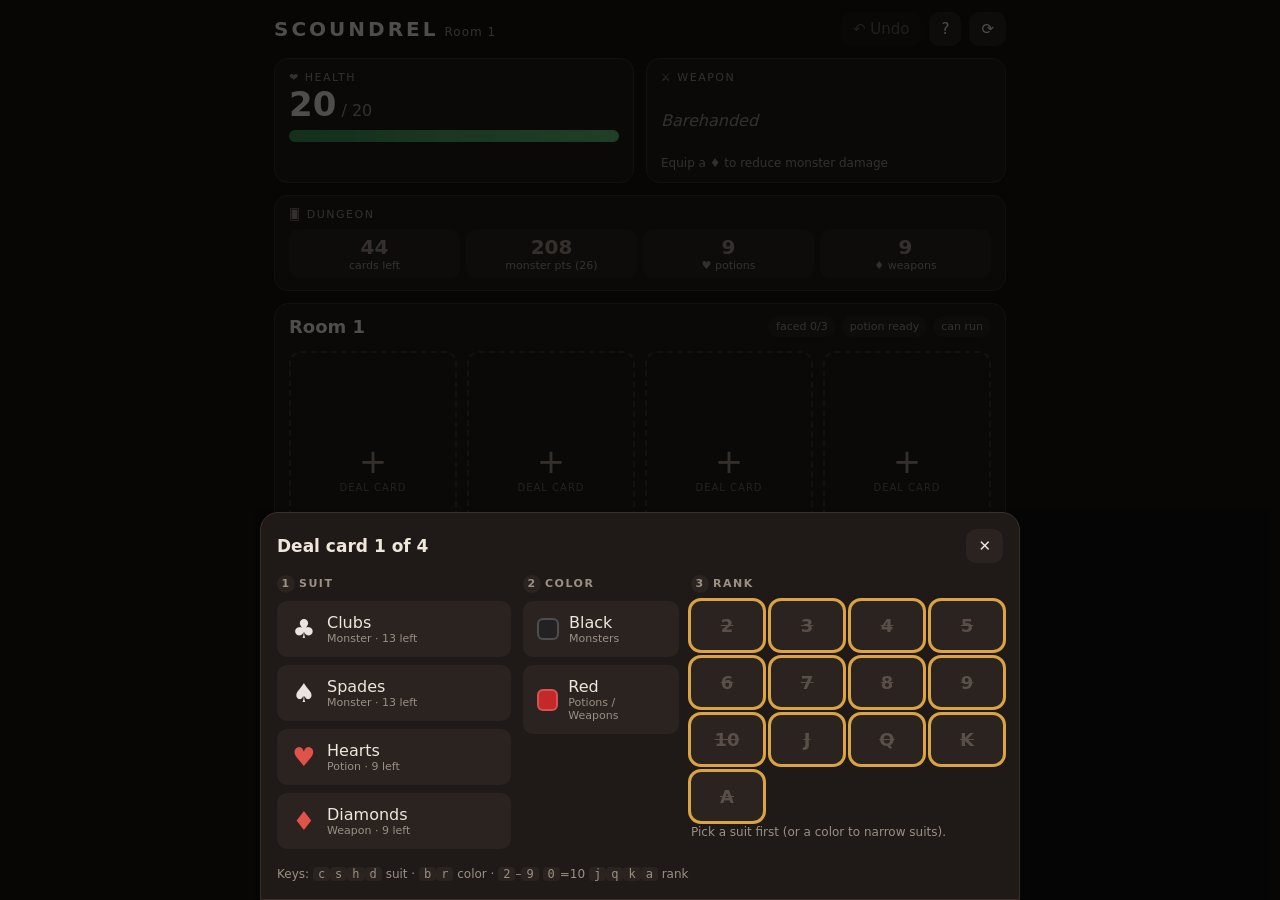
==== scoundrel/index.html @ d0c0f6d4 "Add Scoundrel tracker plan and single-file app Co-authored-by: theroyakash <43792446+theroyakash@use" ====
<!DOCTYPE html>
<html lang="en">
<head>
<meta charset="UTF-8">
<meta name="viewport" content="width=device-width, initial-scale=1, viewport-fit=cover">
<meta name="theme-color" content="#14110f">
<title>Scoundrel Tracker</title>
<style>
  :root {
    --bg: #14110f;
    --panel: #1f1a17;
    --panel2: #2a2320;
    --line: #3a302b;
    --text: #efe6dc;
    --muted: #9c8f84;
    --red: #e0524a;
    --black: #e9e4de;
    --gold: #d9a441;
    --green: #5bbf73;
    --blue: #5b9bd5;
    --card: #f6f1e7;
    --card-ink: #1b1b1b;
    --card-red: #c62828;
    --radius: 14px;
  }
  * { box-sizing: border-box; -webkit-tap-highlight-color: transparent; }
  html, body { margin: 0; background: var(--bg); color: var(--text);
    font-family: system-ui, -apple-system, "Segoe UI", Roboto, sans-serif; }
  body { padding-bottom: env(safe-area-inset-bottom); }
  button { font: inherit; color: inherit; cursor: pointer; border: none; }
  button:disabled { cursor: not-allowed; opacity: .35; }
  .app { max-width: 760px; margin: 0 auto; padding: 12px 14px 40px; }

  header { display: flex; align-items: center; gap: 8px; margin-bottom: 12px; }
  header h1 { white-space: nowrap; overflow: hidden; text-overflow: ellipsis; min-width: 0; font-size: 20px; letter-spacing: 3px; margin: 0; flex: 1; font-weight: 800; }
  @media (max-width: 400px) { header h1 { font-size: 17px; letter-spacing: 1.5px; } .icon-btn { padding: 8px 10px; } }
  header h1 small { font-size: 12px; letter-spacing: 1px; color: var(--muted); font-weight: 500; margin-left: 6px; }
  .icon-btn { background: var(--panel2); border-radius: 10px; padding: 8px 12px; font-size: 15px; }

  .panel { background: var(--panel); border: 1px solid var(--line); border-radius: var(--radius); padding: 12px 14px; margin-bottom: 12px; }
  .label { font-size: 11px; text-transform: uppercase; letter-spacing: 1.5px; color: var(--muted); }

  /* Health */
  .hp-row { display: flex; align-items: baseline; gap: 10px; }
  .hp-num { font-size: 34px; font-weight: 800; }
  .hp-num span { font-size: 16px; color: var(--muted); font-weight: 500; }
  .hp-bar { height: 12px; background: var(--panel2); border-radius: 99px; overflow: hidden; margin-top: 6px; }
  .hp-fill { height: 100%; background: linear-gradient(90deg, #b3261e, var(--red)); transition: width .3s; }
  .hp-fill.ok { background: linear-gradient(90deg, #3d8f55, var(--green)); }
  .hp-fill.mid { background: linear-gradient(90deg, #b07a1f, var(--gold)); }

  .stats { display: grid; grid-template-columns: 1fr 1fr; gap: 12px; }
  @media (max-width: 520px) { .stats { grid-template-columns: 1fr; } }

  /* Weapon */
  .weapon { display: flex; gap: 10px; align-items: center; margin-top: 6px; min-height: 60px; }
  .weapon .none { color: var(--muted); font-style: italic; }
  .slain { display: flex; flex-wrap: wrap; gap: 4px; }
  .hint { font-size: 12px; color: var(--muted); margin-top: 6px; }

  /* Mini cards */
  .mini { display: inline-flex; align-items: center; justify-content: center; min-width: 36px; height: 48px; padding: 0 4px;
    background: var(--card); color: var(--card-ink); border-radius: 6px; font-weight: 800; font-size: 15px; box-shadow: 0 1px 0 #0006; }
  .mini.sm { min-width: 28px; height: 36px; font-size: 12px; }
  .mini.red { color: var(--card-red); }

  .dstats { display: grid; grid-template-columns: repeat(4, 1fr); gap: 6px; margin-top: 8px; text-align: center; }
  .dstats b { display: block; font-size: 20px; }
  .dstats div { background: var(--panel2); border-radius: 10px; padding: 6px 2px; font-size: 11px; color: var(--muted); }

  /* Room */
  .room-head { display: flex; justify-content: space-between; align-items: center; gap: 8px; flex-wrap: wrap; }
  .room-head h2 { margin: 0; font-size: 18px; }
  .chips { display: flex; gap: 6px; flex-wrap: wrap; }
  .chip { font-size: 11px; padding: 4px 8px; border-radius: 99px; background: var(--panel2); color: var(--muted); }
  .chip.on { background: #3b2a12; color: var(--gold); }
  .chip.warn { background: #3a1716; color: var(--red); }
  .slots { display: grid; grid-template-columns: repeat(4, 1fr); gap: 10px; margin: 14px 0; }
  @media (max-width: 460px) { .slots { grid-template-columns: repeat(2, 1fr); } }
  .slot { position: relative; aspect-ratio: 5 / 7; border-radius: 12px; display: flex; flex-direction: column;
    align-items: center; justify-content: center; transition: transform .15s; }
  .slot.empty { border: 2px dashed var(--line); background: transparent; color: var(--muted); }
  .slot.empty:not(:disabled):hover { border-color: var(--gold); color: var(--gold); }
  .slot.empty .plus { font-size: 34px; line-height: 1; }
  .slot.card { background: var(--card); color: var(--card-ink); box-shadow: 0 4px 14px #0008; }
  .slot.card:not(:disabled):active { transform: scale(.97); }
  .slot.card.red { color: var(--card-red); }
  .slot .corner { position: absolute; top: 6px; left: 8px; font-weight: 800; font-size: 15px; line-height: 1; text-align: center; }
  .slot .big { font-size: 42px; line-height: 1; }
  .slot .role { font-size: 10px; text-transform: uppercase; letter-spacing: 1px; color: #6b625a; margin-top: 4px; }
  .slot .badge { position: absolute; bottom: 6px; left: 6px; right: 6px; border-radius: 8px; font-size: 13px; font-weight: 700;
    padding: 3px 0; text-align: center; background: #0000000f; }
  .badge.dmg { background: #fde2e0; color: #b3261e; }
  .badge.heal { background: #dff3e4; color: #23733a; }
  .badge.equip { background: #e0ecf8; color: #245d94; }
  .badge.zero { background: #eee; color: #777; }
  .slot.resolved { opacity: .38; filter: grayscale(.7); }
  .slot.resolved::after { content: "✓"; position: absolute; top: 4px; right: 8px; font-size: 18px; color: #2e7d32; font-weight: 900; }
  .slot.carried::before { content: "carried"; position: absolute; top: -9px; right: 8px; font-size: 10px; background: var(--gold);
    color: #000; padding: 1px 6px; border-radius: 99px; font-weight: 700; }
  .slot.disabled-slot { border-style: dotted; opacity: .3; }

  .actions { display: flex; gap: 10px; }
  .btn { flex: 1; padding: 14px 12px; border-radius: 12px; background: var(--panel2); font-weight: 700; font-size: 15px; }
  .btn.primary { background: var(--gold); color: #1b1203; }
  .btn.danger { background: #4a1b19; color: #ffb4ae; }
  .guide { text-align: center; color: var(--muted); font-size: 13px; margin-top: 10px; min-height: 18px; }

  details.panel summary { cursor: pointer; font-weight: 700; list-style: none; }
  details.panel summary::before { content: "▸ "; color: var(--muted); }
  details.panel[open] summary::before { content: "▾ "; }
  .grid44 { display: grid; grid-template-columns: 28px repeat(13, 1fr); gap: 3px; margin-top: 10px; font-size: 12px; }
  .grid44 .cell { text-align: center; padding: 5px 0; border-radius: 5px; background: var(--card); color: var(--card-ink); font-weight: 700; }
  .grid44 .cell.red { color: var(--card-red); }
  .grid44 .cell.used { background: transparent; color: #5a4f48; text-decoration: line-through; }
  .grid44 .cell.inroom { outline: 2px solid var(--gold); }
  .grid44 .cell.na { background: transparent; }
  .grid44 .sh { text-align: center; padding: 5px 0; font-weight: 800; }
  .log { max-height: 260px; overflow: auto; margin-top: 8px; font-size: 13px; }
  .log div { padding: 5px 0; border-bottom: 1px solid var(--line); }
  .log .r { color: var(--muted); display: inline-block; width: 38px; }
  .log .dmg { color: #ff9a92; } .log .heal { color: #8fe0a4; } .log .equip { color: #9cc7f0; } .log .run { color: var(--gold); }

  /* Sheets */
  .backdrop { position: fixed; inset: 0; background: #000a; display: none; align-items: flex-end; justify-content: center; z-index: 10; }
  .backdrop.show { display: flex; }
  .sheet { background: var(--panel); width: 100%; max-width: 760px; border-radius: 18px 18px 0 0; padding: 16px 16px calc(18px + env(safe-area-inset-bottom));
    border: 1px solid var(--line); max-height: 92vh; overflow: auto; animation: up .18s ease-out; }
  .sheet.center { border-radius: 18px; margin: auto; max-width: 440px; }
  @keyframes up { from { transform: translateY(30px); opacity: 0; } }
  .sheet-head { display: flex; align-items: center; justify-content: space-between; margin-bottom: 12px; gap: 10px; }
  .sheet-head h3 { margin: 0; font-size: 17px; }
  .picker { display: grid; grid-template-columns: 1.2fr .8fr 1.6fr; gap: 12px; }
  @media (max-width: 520px) { .picker { grid-template-columns: 1fr 1fr; } .picker .col-rank { grid-column: 1 / -1; } }
  .col h4 { margin: 0 0 8px; font-size: 11px; letter-spacing: 1.5px; text-transform: uppercase; color: var(--muted); }
  .col h4 .n { display: inline-block; width: 18px; height: 18px; line-height: 18px; text-align: center; border-radius: 50%; background: var(--panel2); margin-right: 4px; }
  .col h4.done .n { background: var(--gold); color: #000; }
  .opt { display: flex; align-items: center; gap: 10px; width: 100%; text-align: left; padding: 10px 12px; margin-bottom: 8px;
    background: var(--panel2); border-radius: 10px; border: 2px solid transparent; }
  .opt .g { font-size: 26px; line-height: 1; width: 26px; text-align: center; }
  .opt .g.red { color: var(--red); } .opt .g.blk { color: var(--black); }
  .opt small { display: block; color: var(--muted); font-size: 11px; }
  .opt.sel { border-color: var(--gold); background: #33271a; }
  .swatch { width: 22px; height: 22px; border-radius: 6px; border: 2px solid #fff3; }
  .ranks { display: grid; grid-template-columns: repeat(4, 1fr); gap: 8px; }
  .rank { padding: 14px 0; border-radius: 10px; background: var(--card); color: var(--card-ink); font-weight: 800; font-size: 18px; }
  .rank.red { color: var(--card-red); }
  .rank:disabled { background: var(--panel2); color: #5a4f48; opacity: 1; text-decoration: line-through; }
  .rank.cur { outline: 3px solid var(--gold); }
  .pick-hint { color: var(--muted); font-size: 12px; margin-top: 4px; }
  .act { display: flex; justify-content: space-between; align-items: center; width: 100%; padding: 14px 14px; margin-bottom: 8px;
    border-radius: 12px; background: var(--panel2); font-weight: 600; text-align: left; }
  .act .out { font-weight: 800; }
  .act .out.dmg { color: #ff9a92; } .act .out.heal { color: #8fe0a4; } .act .out.zero { color: var(--muted); }
  .act.rec { border: 2px solid var(--gold); }
  .act small { display: block; font-weight: 400; color: var(--muted); font-size: 12px; }
  .over { text-align: center; }
  .over .big { font-size: 54px; }
  .over .score { font-size: 42px; font-weight: 900; margin: 6px 0; }
  .rules { font-size: 14px; line-height: 1.5; }
  .rules h4 { margin: 12px 0 4px; color: var(--gold); }
  .rules ul { margin: 0; padding-left: 20px; }
  kbd { background: var(--panel2); border-radius: 4px; padding: 0 5px; font-size: 12px; }
</style>
</head>
<body>
<div class="app">
  <header>
    <h1>SCOUNDREL<small id="roomLabel"></small></h1>
    <button class="icon-btn" id="undoBtn" title="Undo (Ctrl+Z)">↶ Undo</button>
    <button class="icon-btn" id="rulesBtn" title="Rules">?</button>
    <button class="icon-btn" id="newBtn" title="New game">⟳</button>
  </header>

  <div class="stats">
    <section class="panel">
      <div class="label">❤ Health</div>
      <div class="hp-row"><div class="hp-num" id="hp"></div></div>
      <div class="hp-bar"><div class="hp-fill" id="hpFill"></div></div>
    </section>
    <section class="panel">
      <div class="label">⚔ Weapon</div>
      <div class="weapon" id="weapon"></div>
      <div class="hint" id="weaponHint"></div>
    </section>
  </div>

  <section class="panel">
    <div class="label">🂠 Dungeon</div>
    <div class="dstats" id="dstats"></div>
  </section>

  <section class="panel">
    <div class="room-head">
      <h2 id="roomTitle"></h2>
      <div class="chips" id="chips"></div>
    </div>
    <div class="slots" id="slots"></div>
    <div class="actions">
      <button class="btn danger" id="runBtn">🏃 Run away</button>
      <button class="btn primary" id="nextBtn">Next room →</button>
    </div>
    <div class="guide" id="guide"></div>
  </section>

  <details class="panel" id="deckDetails">
    <summary>Dungeon cards <span class="label" id="deckSum"></span></summary>
    <div class="grid44" id="grid44"></div>
  </details>

  <details class="panel" open>
    <summary>Log</summary>
    <div class="log" id="log"></div>
  </details>
</div>

<div class="backdrop" id="backdrop"><div class="sheet" id="sheet"></div></div>

<script>
(() => {
  'use strict';

  // ---------- Card model ----------
  const SUITS = {
    C: { name: 'Clubs',    glyph: '♣', color: 'black', role: 'monster' },
    S: { name: 'Spades',   glyph: '♠', color: 'black', role: 'monster' },
    H: { name: 'Hearts',   glyph: '♥', color: 'red',   role: 'potion'  },
    D: { name: 'Diamonds', glyph: '♦', color: 'red',   role: 'weapon'  },
  };
  const SUIT_ORDER = ['C', 'S', 'H', 'D'];
  const RANKS = [2, 3, 4, 5, 6, 7, 8, 9, 10, 11, 12, 13, 14];
  const ROLE_LABEL = { monster: 'Monster', potion: 'Potion', weapon: 'Weapon' };
  const MAX_HP = 20;
  const ROOM_SIZE = 4;

  const rankLabel = r => ({ 11: 'J', 12: 'Q', 13: 'K', 14: 'A' }[r] || String(r));
  const inDungeon = (s, r) => SUITS[s].color === 'black' || r <= 10;
  const ALL_CARDS = [];
  SUIT_ORDER.forEach(s => RANKS.forEach(r => { if (inDungeon(s, r)) ALL_CARDS.push(s + r); }));
  const TOTAL = ALL_CARDS.length; // 44

  const parse = id => ({ id, suit: id[0], value: +id.slice(1) });
  const suitOf = id => SUITS[id[0]];
  const valueOf = id => +id.slice(1);
  const roleOf = id => suitOf(id).role;
  const isRed = id => suitOf(id).color === 'red';
  const label = id => rankLabel(valueOf(id)) + suitOf(id).glyph;
  const miniHTML = (id, sm) => `<span class="mini${sm ? ' sm' : ''}${isRed(id) ? ' red' : ''}">${label(id)}</span>`;
  const esc = s => String(s).replace(/[&<>"']/g, c => ({ '&': '&amp;', '<': '&lt;', '>': '&gt;', '"': '&quot;', "'": '&#39;' }[c]));

  // ---------- State ----------
  const KEY = 'scoundrel-tracker-v1';
  const fresh = () => ({
    hp: MAX_HP,
    weapon: null,              // { card, slain: [] }
    room: [null, null, null, null], // { card, resolved, carried, note }
    resolvedInRoom: 0,
    potionUsedInRoom: false,
    ranLastRoom: false,
    used: [],
    roomNo: 1,
    lastResolved: null,
    stats: { slain: 0, dmg: 0, healed: 0, runs: 0 },
    log: [],
    over: null,
  });
  let state = fresh();
  let history = [];

  function save() {
    try { localStorage.setItem(KEY, JSON.stringify({ state, history: history.slice(-100) })); } catch (e) { /* ignore */ }
  }
  function load() {
    try {
      const d = JSON.parse(localStorage.getItem(KEY));
      if (d && d.state && Array.isArray(d.state.room)) { state = d.state; history = d.history || []; }
    } catch (e) { /* ignore */ }
  }
  function commit(fn) {
    history.push(JSON.stringify(state));
    if (history.length > 200) history.shift();
    fn();
    checkEnd();
    save();
    render();
  }
  function undo() {
    if (!history.length) return;
    state = JSON.parse(history.pop());
    closeSheet();
    save();
    render();
  }
  const log = (text, kind = '') => state.log.push({ room: state.roomNo, text, kind });

  // ---------- Derived ----------
  const roomCards = () => state.room.filter(Boolean);
  const unresolved = () => roomCards().filter(c => !c.resolved);
  const inRoomIds = () => roomCards().map(c => c.card);
  const dungeonLeft = () => TOTAL - state.used.length - unresolved().length;
  const filledCount = () => roomCards().length;
  // cards the room should hold when dealt (fewer at the end of the dungeon)
  const slotsNeeded = () => state.resolvedInRoom > 0 ? filledCount() : Math.min(ROOM_SIZE, filledCount() + dungeonLeft());
  const roomFull = () => filledCount() >= slotsNeeded() && filledCount() > 0;
  const isAvailable = (id, except) => id === except || (!state.used.includes(id) && !inRoomIds().includes(id));

  function weaponUsableOn(v) {
    const w = state.weapon;
    if (!w) return false;
    if (!w.slain.length) return true;
    return v < valueOf(w.slain[w.slain.length - 1]);
  }
  const weaponDamage = v => Math.max(0, v - valueOf(state.weapon.card));
  const canRun = () => !state.over && roomFull() && filledCount() === ROOM_SIZE && state.resolvedInRoom === 0 && !state.ranLastRoom;
  const roomDone = () => !state.over && state.resolvedInRoom >= 3 && unresolved().length > 0;
  const canResolve = () => !state.over && roomFull() && state.resolvedInRoom < 3;

  function remainingMonsterSum() {
    return ALL_CARDS.filter(id => roleOf(id) === 'monster' && !state.used.includes(id))
      .reduce((a, id) => a + valueOf(id), 0);
  }

  function checkEnd() {
    if (state.over) return;
    if (state.hp <= 0) {
      const score = -remainingMonsterSum();
      state.over = { won: false, score };
      log(`☠ You died. Score ${score}`, 'dmg');
    } else if (dungeonLeft() === 0 && unresolved().length === 0 && filledCount() > 0) {
      let score = state.hp;
      if (state.hp === MAX_HP && state.lastResolved && roleOf(state.lastResolved) === 'potion') score += valueOf(state.lastResolved);
      state.over = { won: true, score };
      log(`🏆 Escaped the dungeon! Score ${score}`, 'heal');
    }
  }

  // ---------- Actions ----------
  function setCard(slot, id) {
    commit(() => {
      const prev = state.room[slot];
      state.room[slot] = { card: id, resolved: false, carried: prev ? prev.carried : false };
    });
  }
  function removeCard(slot) {
    commit(() => { state.room[slot] = null; });
  }
  function resolveCard(slot, how) {
    commit(() => {
      const c = state.room[slot];
      const id = c.card, v = valueOf(id);
      if (how === 'weapon') {
        const dmg = weaponDamage(v);
        state.hp -= dmg; state.stats.dmg += dmg; state.stats.slain++;
        state.weapon.slain.push(id);
        c.note = dmg ? `−${dmg}` : '0';
        log(`Slew ${label(id)} with ${label(state.weapon.card)}: ${dmg ? '−' + dmg + ' HP' : 'no damage'} → ${state.hp}`, 'dmg');
      } else if (how === 'bare') {
        state.hp -= v; state.stats.dmg += v; state.stats.slain++;
        c.note = `−${v}`;
        log(`Fought ${label(id)} barehanded: −${v} HP → ${state.hp}`, 'dmg');
      } else if (how === 'equip') {
        if (state.weapon) {
          log(`Discarded ${label(state.weapon.card)}${state.weapon.slain.length ? ' + ' + state.weapon.slain.length + ' slain' : ''}`);
        }
        state.weapon = { card: id, slain: [] };
        c.note = 'equip';
        log(`Equipped ${label(id)}`, 'equip');
      } else if (how === 'drink') {
        const gain = Math.min(v, MAX_HP - state.hp);
        state.hp += gain; state.stats.healed += gain;
        state.potionUsedInRoom = true;
        c.note = `+${gain}`;
        log(`Drank ${label(id)}: +${gain} HP → ${state.hp}`, 'heal');
      } else if (how === 'discard') {
        c.note = '✗';
        log(`Discarded ${label(id)} (already drank a potion this room)`);
      }
      c.resolved = true;
      state.used.push(id);
      state.resolvedInRoom++;
      state.lastResolved = id;
    });
  }
  function runAway() {
    if (!canRun()) return;
    commit(() => {
      log(`Ran from room: ${inRoomIds().map(label).join(' ')}`, 'run');
      state.room = [null, null, null, null];
      state.ranLastRoom = true;
      state.stats.runs++;
      nextRoomReset();
    });
    openPickerForNext();
  }
  function nextRoom() {
    if (!roomDone()) return;
    commit(() => {
      const left = unresolved();
      state.room = [null, null, null, null];
      left.forEach((c, i) => { state.room[i] = { card: c.card, resolved: false, carried: true }; });
      state.ranLastRoom = false;
      nextRoomReset();
    });
    openPickerForNext();
  }
  function nextRoomReset() {
    state.roomNo++;
    state.resolvedInRoom = 0;
    state.potionUsedInRoom = false;
  }
  function newGame() {
    history = [];
    state = fresh();
    log('New dungeon. Deal 4 cards to start.');
    closeSheet();
    save();
    render();
    openPickerForNext();
  }

  // ---------- Rendering ----------
  const $ = id => document.getElementById(id);

  function badgeFor(id) {
    const v = valueOf(id), role = roleOf(id);
    if (role === 'monster') {
      if (weaponUsableOn(v)) { const d = weaponDamage(v); return [`${d ? '−' + d : '0'} ⚔`, d ? 'dmg' : 'zero']; }
      return [`−${v}`, 'dmg'];
    }
    if (role === 'potion') {
      if (state.potionUsedInRoom) return ['wasted', 'zero'];
      return [`+${Math.min(v, MAX_HP - state.hp)}`, 'heal'];
    }
    return ['equip', 'equip'];
  }

  function render() {
    const s = state;
    $('roomLabel').textContent = `Room ${s.roomNo}`;
    $('undoBtn').disabled = !history.length;

    // health
    const hp = Math.max(0, s.hp);
    $('hp').innerHTML = `${hp}<span> / ${MAX_HP}</span>`;
    const pct = hp / MAX_HP * 100;
    const fill = $('hpFill');
    fill.style.width = pct + '%';
    fill.className = 'hp-fill' + (pct > 60 ? ' ok' : pct > 30 ? ' mid' : '');

    // weapon
    if (s.weapon) {
      const w = s.weapon;
      $('weapon').innerHTML = miniHTML(w.card) +
        (w.slain.length ? `<div><div class="label">slain</div><div class="slain">${w.slain.map(c => miniHTML(c, true)).join('')}</div></div>` : '');
      $('weaponHint').textContent = w.slain.length
        ? `Usable on monsters below ${valueOf(w.slain[w.slain.length - 1])}`
        : `Fresh — usable on any monster (blocks ${valueOf(w.card)})`;
    } else {
      $('weapon').innerHTML = '<span class="none">Barehanded</span>';
      $('weaponHint').textContent = 'Equip a ♦ to reduce monster damage';
    }

    // dungeon stats
    const deck = ALL_CARDS.filter(id => isAvailable(id));
    const mons = deck.filter(id => roleOf(id) === 'monster');
    $('dstats').innerHTML = [
      [dungeonLeft(), 'cards left'],
      [mons.reduce((a, id) => a + valueOf(id), 0), `monster pts (${mons.length})`],
      [deck.filter(id => roleOf(id) === 'potion').length, '♥ potions'],
      [deck.filter(id => roleOf(id) === 'weapon').length, '♦ weapons'],
    ].map(([n, l]) => `<div><b>${n}</b>${l}</div>`).join('');
    $('deckSum').textContent = ` · ${s.used.length} used · ${dungeonLeft()} left`;

    // room
    $('roomTitle').textContent = `Room ${s.roomNo}`;
    const chips = [];
    chips.push(`<span class="chip ${s.resolvedInRoom >= 3 ? 'on' : ''}">faced ${s.resolvedInRoom}/3</span>`);
    chips.push(`<span class="chip ${s.potionUsedInRoom ? 'warn' : ''}">${s.potionUsedInRoom ? 'potion used' : 'potion ready'}</span>`);
    chips.push(`<span class="chip ${s.ranLastRoom ? 'warn' : ''}">${s.ranLastRoom ? "can't run" : 'can run'}</span>`);
    $('chips').innerHTML = chips.join('');

    const need = slotsNeeded();
    const slotsEl = $('slots');
    slotsEl.innerHTML = '';
    s.room.forEach((c, i) => {
      const b = document.createElement('button');
      if (!c) {
        const beyond = i >= need || s.resolvedInRoom > 0;
        b.className = 'slot empty' + (beyond ? ' disabled-slot' : '');
        b.disabled = beyond || !!s.over;
        b.innerHTML = beyond ? '<span>—</span>' : '<span class="plus">+</span><span class="role">deal card</span>';
        b.setAttribute('aria-label', 'Deal card ' + (i + 1));
        b.onclick = () => openPicker(i);
      } else {
        const id = c.card;
        b.className = `slot card${isRed(id) ? ' red' : ''}${c.resolved ? ' resolved' : ''}${c.carried && !c.resolved ? ' carried' : ''}`;
        const [txt, cls] = c.resolved ? [c.note || '✓', 'zero'] : badgeFor(id);
        b.innerHTML = `<span class="corner">${rankLabel(valueOf(id))}<br>${suitOf(id).glyph}</span>
          <span class="big">${suitOf(id).glyph}</span>
          <span class="role">${ROLE_LABEL[roleOf(id)]} · ${valueOf(id)}</span>
          <span class="badge ${cls}">${esc(txt)}</span>`;
        b.setAttribute('aria-label', `${label(id)} ${ROLE_LABEL[roleOf(id)]}`);
        b.disabled = c.resolved || !!s.over;
        b.onclick = () => openActions(i);
      }
      slotsEl.appendChild(b);
    });

    $('runBtn').disabled = !canRun();
    $('nextBtn').disabled = !roomDone();

    let g = '';
    if (s.over) g = s.over.won ? '🏆 Dungeon cleared!' : '☠ You died.';
    else if (!roomFull()) g = `Deal ${need - filledCount()} more card${need - filledCount() === 1 ? '' : 's'} — tap an empty slot.`;
    else if (roomDone()) g = 'Room cleared. Tap "Next room" — the last card carries over.';
    else if (s.resolvedInRoom === 0) g = canRun() ? 'Tap a card to face it, or run away.' : 'Tap a card to face it.';
    else g = `Face ${3 - s.resolvedInRoom} more card${3 - s.resolvedInRoom === 1 ? '' : 's'}.`;
    if (!s.over && roomFull() && unresolved().length && s.resolvedInRoom < 3 && dungeonLeft() === 0 && unresolved().length <= 3 - s.resolvedInRoom)
      g = 'Final room — face every card to escape!';
    $('guide').textContent = g;

    // grid of 44
    const inRoom = inRoomIds();
    let gh = '';
    SUIT_ORDER.forEach(su => {
      gh += `<div class="sh" style="color:${SUITS[su].color === 'red' ? 'var(--red)' : 'var(--black)'}">${SUITS[su].glyph}</div>`;
      RANKS.forEach(r => {
        const id = su + r;
        if (!inDungeon(su, r)) { gh += '<div class="cell na"></div>'; return; }
        const used = s.used.includes(id) || (inRoom.includes(id) && s.room.find(c => c && c.card === id).resolved);
        gh += `<div class="cell${isRed(id) ? ' red' : ''}${used ? ' used' : ''}${inRoom.includes(id) ? ' inroom' : ''}">${rankLabel(r)}</div>`;
      });
    });
    $('grid44').innerHTML = gh;

    // log
    $('log').innerHTML = s.log.slice().reverse()
      .map(l => `<div class="${l.kind}"><span class="r">R${l.room}</span>${esc(l.text)}</div>`).join('');

    if (s.over && !sheetOpen()) openGameOver();
  }

  // ---------- Sheets ----------
  const backdrop = $('backdrop'), sheet = $('sheet');
  let picker = null; // { slot, suit, color, except }
  const sheetOpen = () => backdrop.classList.contains('show');
  function showSheet(html, center) {
    sheet.className = 'sheet' + (center ? ' center' : '');
    sheet.innerHTML = html;
    backdrop.classList.add('show');
  }
  function closeSheet() { backdrop.classList.remove('show'); picker = null; }
  backdrop.addEventListener('click', e => { if (e.target === backdrop) closeSheet(); });

  function openPickerForNext() {
    if (state.over || state.resolvedInRoom > 0) return;
    const need = slotsNeeded();
    for (let i = 0; i < need; i++) if (!state.room[i]) { openPicker(i); return; }
    closeSheet();
  }

  function openPicker(slot) {
    const cur = state.room[slot];
    const except = cur ? cur.card : null;
    picker = { slot, suit: except ? except[0] : null, color: except ? suitOf(except).color : null, except };
    renderPicker();
  }

  function renderPicker() {
    const p = picker;
    const need = slotsNeeded();
    const title = p.except ? `Change ${label(p.except)}` : `Deal card ${p.slot + 1} of ${need}`;
    const suitOpts = SUIT_ORDER.map(su => {
      const S = SUITS[su];
      const left = ALL_CARDS.filter(id => id[0] === su && isAvailable(id, p.except)).length;
      const dis = (p.color && S.color !== p.color) || !left;
      return `<button class="opt${p.suit === su ? ' sel' : ''}" data-suit="${su}" ${dis ? 'disabled' : ''}>
        <span class="g ${S.color === 'red' ? 'red' : 'blk'}">${S.glyph}</span>
        <span>${S.name}<small>${ROLE_LABEL[S.role]} · ${left} left</small></span></button>`;
    }).join('');
    const colorOpts = [['black', 'Black', '#222'], ['red', 'Red', '#c62828']].map(([k, n, sw]) =>
      `<button class="opt${p.color === k ? ' sel' : ''}" data-color="${k}">
        <span class="swatch" style="background:${sw}"></span><span>${n}<small>${k === 'black' ? 'Monsters' : 'Potions / Weapons'}</small></span></button>`).join('');
    let rankOpts = '';
    RANKS.forEach(r => {
      const id = p.suit ? p.suit + r : null;
      const ok = id && inDungeon(p.suit, r) && isAvailable(id, p.except);
      if (p.suit && !inDungeon(p.suit, r)) return; // hide ranks that don't exist for this suit
      rankOpts += `<button class="rank${p.color === 'red' ? ' red' : ''}${id === p.except ? ' cur' : ''}" data-rank="${r}" ${ok ? '' : 'disabled'}>${rankLabel(r)}</button>`;
    });
    showSheet(`
      <div class="sheet-head"><h3>${title}</h3>
        <div style="display:flex;gap:8px">
          ${p.except && state.resolvedInRoom === 0 ? '<button class="icon-btn" data-remove="1">Remove</button>' : ''}
          <button class="icon-btn" data-close="1">✕</button></div></div>
      <div class="picker">
        <div class="col"><h4 class="${p.suit ? 'done' : ''}"><span class="n">1</span>Suit</h4>${suitOpts}</div>
        <div class="col"><h4 class="${p.color ? 'done' : ''}"><span class="n">2</span>Color</h4>${colorOpts}</div>
        <div class="col col-rank"><h4><span class="n">3</span>Rank</h4><div class="ranks">${rankOpts}</div>
          <div class="pick-hint">${p.suit ? 'Tap a rank to place the card. Crossed-out = already seen.' : 'Pick a suit first (or a color to narrow suits).'}</div></div>
      </div>
      <div class="pick-hint" style="margin-top:10px">Keys: <kbd>c</kbd><kbd>s</kbd><kbd>h</kbd><kbd>d</kbd> suit · <kbd>b</kbd><kbd>r</kbd> color · <kbd>2</kbd>–<kbd>9</kbd> <kbd>0</kbd>=10 <kbd>j</kbd><kbd>q</kbd><kbd>k</kbd><kbd>a</kbd> rank</div>`);
    sheet.querySelectorAll('[data-suit]').forEach(b => b.onclick = () => pickSuit(b.dataset.suit));
    sheet.querySelectorAll('[data-color]').forEach(b => b.onclick = () => pickColor(b.dataset.color));
    sheet.querySelectorAll('[data-rank]').forEach(b => b.onclick = () => pickRank(+b.dataset.rank));
    sheet.querySelector('[data-close]').onclick = closeSheet;
    const rm = sheet.querySelector('[data-remove]');
    if (rm) rm.onclick = () => { const sl = picker.slot; closeSheet(); removeCard(sl); };
  }
  function pickSuit(su) {
    if (!picker) return;
    picker.suit = su; picker.color = SUITS[su].color;
    renderPicker();
  }
  function pickColor(col) {
    if (!picker) return;
    picker.color = col;
    if (picker.suit && SUITS[picker.suit].color !== col) picker.suit = null;
    // only one suit of this color with cards left? pick it automatically
    const opts = SUIT_ORDER.filter(su => SUITS[su].color === col && ALL_CARDS.some(id => id[0] === su && isAvailable(id, picker.except)));
    if (!picker.suit && opts.length === 1) picker.suit = opts[0];
    renderPicker();
  }
  function pickRank(r) {
    if (!picker || !picker.suit) return;
    const id = picker.suit + r;
    if (!inDungeon(picker.suit, r) || !isAvailable(id, picker.except)) return;
    const wasChange = !!picker.except;
    setCard(picker.slot, id);
    closeSheet();
    if (!wasChange) openPickerForNext();
  }

  function openActions(slot) {
    const c = state.room[slot];
    if (!c || c.resolved || state.over) return;
    const id = c.card, v = valueOf(id), role = roleOf(id);
    const acts = [];
    const blocked = !canResolve();
    let reason = '';
    if (!roomFull()) reason = 'Deal the rest of the room first.';
    else if (state.resolvedInRoom >= 3) reason = 'You already faced 3 cards — go to the next room.';

    if (role === 'monster') {
      if (state.weapon) {
        const usable = weaponUsableOn(v);
        const d = usable ? weaponDamage(v) : null;
        const last = state.weapon.slain[state.weapon.slain.length - 1];
        acts.push({ how: 'weapon', rec: usable && d < v, text: `⚔ Fight with ${label(state.weapon.card)}`,
          sub: usable ? 'Monster is stacked on your weapon' : `Weapon too worn — only monsters below ${valueOf(last)}`,
          out: usable ? (d ? `−${d} HP` : 'no damage') : '', cls: usable && d ? 'dmg' : 'zero', dis: !usable });
      }
      acts.push({ how: 'bare', text: '✊ Fight barehanded', sub: state.weapon ? 'Keeps your weapon fresh' : 'No weapon equipped',
        out: `−${v} HP`, cls: 'dmg', rec: !state.weapon || !weaponUsableOn(v) });
    } else if (role === 'weapon') {
      acts.push({ how: 'equip', rec: true, text: `🗡 Equip ${label(id)}`,
        sub: state.weapon ? `Discards ${label(state.weapon.card)}${state.weapon.slain.length ? ' and ' + state.weapon.slain.length + ' slain' : ''}` : 'Blocks up to ' + v + ' damage',
        out: 'equip', cls: 'zero' });
    } else {
      if (state.potionUsedInRoom) {
        acts.push({ how: 'discard', rec: true, text: '🗑 Discard potion', sub: 'Only one potion per room has an effect', out: '+0', cls: 'zero' });
      } else {
        const gain = Math.min(v, MAX_HP - state.hp);
        acts.push({ how: 'drink', rec: true, text: `🧪 Drink ${label(id)}`, sub: gain < v ? `Health caps at ${MAX_HP} (${v - gain} wasted)` : 'Restores health',
          out: `+${gain} HP`, cls: gain ? 'heal' : 'zero' });
      }
    }
    const html = acts.map((a, i) => `<button class="act${a.rec ? ' rec' : ''}" data-i="${i}" ${a.dis || blocked ? 'disabled' : ''}>
        <span>${a.text}<small>${a.sub}</small></span><span class="out ${a.cls}">${a.out}</span></button>`).join('');
    showSheet(`
      <div class="sheet-head"><h3>${miniHTML(id)} &nbsp;${ROLE_LABEL[role]} · ${v}</h3><button class="icon-btn" data-close="1">✕</button></div>
      ${reason ? `<div class="guide" style="margin:0 0 10px">${reason}</div>` : ''}
      ${html}
      <button class="act" data-change="1"><span>✎ Change card<small>Fix a mis-pick</small></span><span></span></button>`);
    sheet.querySelectorAll('[data-i]').forEach(b => b.onclick = () => { const a = acts[+b.dataset.i]; closeSheet(); resolveCard(slot, a.how); });
    sheet.querySelector('[data-change]').onclick = () => openPicker(slot);
    sheet.querySelector('[data-close]').onclick = closeSheet;
  }

  function openGameOver() {
    const o = state.over;
    showSheet(`<div class="over">
      <div class="big">${o.won ? '🏆' : '☠'}</div>
      <h3>${o.won ? 'You escaped the dungeon!' : 'You died in the dungeon'}</h3>
      <div class="score">${o.score}</div><div class="label">Score</div>
      <p class="hint">Rooms: ${state.roomNo} · Monsters slain: ${state.stats.slain} · Damage taken: ${state.stats.dmg} · Healed: ${state.stats.healed} · Ran: ${state.stats.runs}×</p>
      <div class="actions" style="margin-top:14px">
        <button class="btn" data-undo="1">↶ Undo last</button>
        <button class="btn primary" data-new="1">New game</button>
      </div></div>`, true);
    sheet.querySelector('[data-undo]').onclick = undo;
    sheet.querySelector('[data-new]').onclick = newGame;
  }

  function openRules() {
    showSheet(`<div class="sheet-head"><h3>How to play Scoundrel</h3><button class="icon-btn" data-close="1">✕</button></div>
      <div class="rules">
        <h4>Setup</h4><ul><li>Remove jokers, red face cards and red aces → 44-card dungeon.</li><li>Start with 20 health (max 20).</li></ul>
        <h4>Cards</h4><ul><li>♣ ♠ <b>Monsters</b> — damage = value (J 11, Q 12, K 13, A 14).</li>
        <li>♦ <b>Weapons</b> — equip; replaces your old weapon.</li><li>♥ <b>Potions</b> — heal value; only one per room works.</li></ul>
        <h4>Each room</h4><ul><li>Deal until 4 cards are face up.</li><li>Either <b>run</b> (all 4 to bottom of the dungeon — never twice in a row), or face 3 of the 4 cards.</li>
        <li>The 4th card carries into the next room.</li></ul>
        <h4>Fighting</h4><ul><li>Barehanded: take full damage.</li><li>With weapon: take monster − weapon (min 0).</li>
        <li>After a kill, the weapon only works on monsters <b>lower</b> than the last one it slew.</li></ul>
        <h4>Score</h4><ul><li>Die: minus the sum of all monsters still alive.</li><li>Survive: remaining health (+ potion value if at 20 health and your last card was a potion).</li></ul>
        <h4>Using this app</h4><ul><li>Tap <b>+</b> to deal: Suit → Color → Rank. Seen cards are crossed out.</li><li>Tap a card to face it — outcomes are pre-calculated.</li><li>Everything can be undone; progress is auto-saved.</li></ul>
      </div>`);
    sheet.querySelector('[data-close]').onclick = closeSheet;
  }

  // ---------- Wiring ----------
  $('undoBtn').onclick = undo;
  $('runBtn').onclick = runAway;
  $('nextBtn').onclick = nextRoom;
  $('rulesBtn').onclick = openRules;
  $('newBtn').onclick = () => { if (!state.log.length || confirm('Start a new game? Current progress will be lost.')) newGame(); };

  document.addEventListener('keydown', e => {
    if ((e.ctrlKey || e.metaKey) && e.key.toLowerCase() === 'z') { e.preventDefault(); undo(); return; }
    if (e.key === 'Escape') { closeSheet(); return; }
    if (!picker || e.ctrlKey || e.metaKey || e.altKey) return;
    const k = e.key.toLowerCase();
    const suitKeys = { c: 'C', s: 'S', h: 'H', d: 'D' };
    const rankKeys = { j: 11, q: 12, k: 13, a: 14, t: 10, '0': 10 };
    if (suitKeys[k]) pickSuit(suitKeys[k]);
    else if (k === 'b') pickColor('black');
    else if (k === 'r') pickColor('red');
    else if (rankKeys[k]) pickRank(rankKeys[k]);
    else if (k === '1') pickRank(10);
    else if (/^[2-9]$/.test(k)) pickRank(+k);
  });

  load();
  if (!state.log.length) log('New dungeon. Deal 4 cards to start.');
  render();
  if (!state.over && !roomFull()) openPickerForNext();
})();
</script>
</body>
</html>
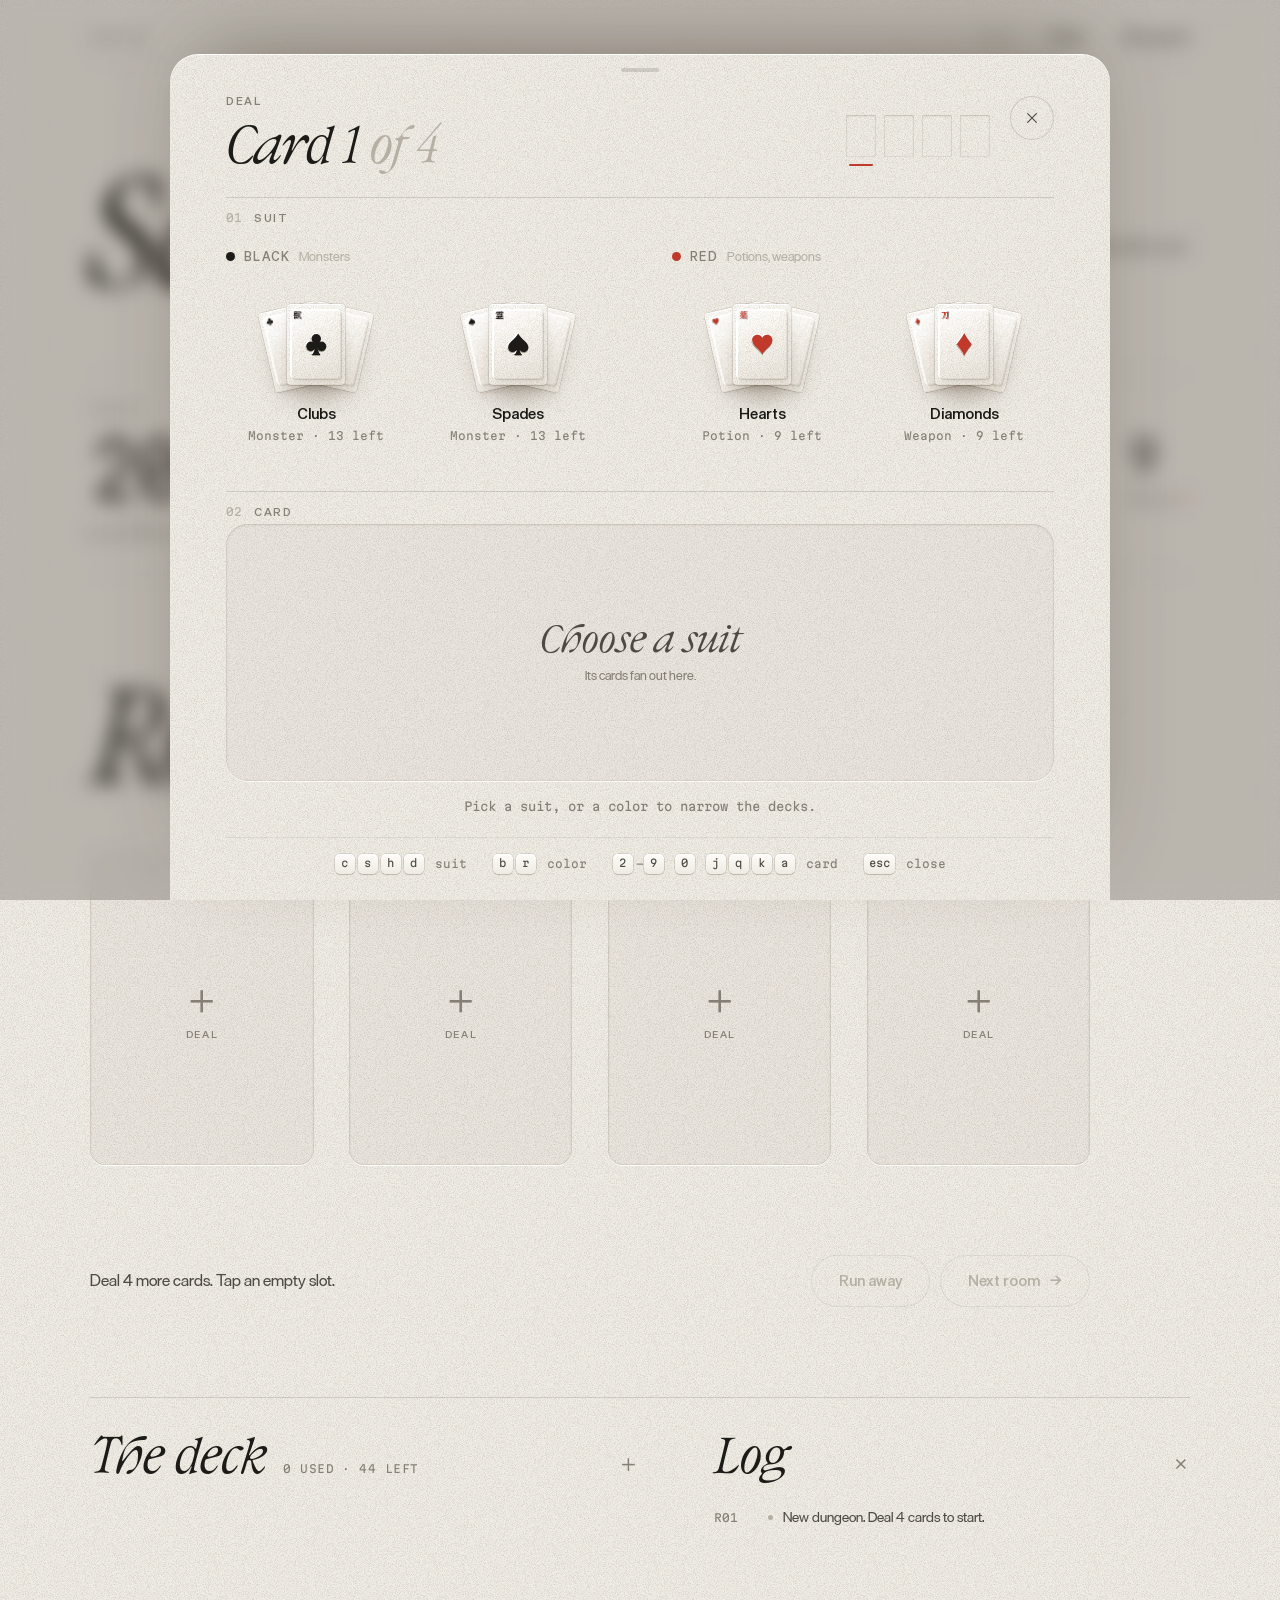
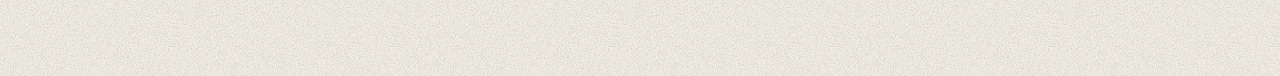
==== commit 1f540da8: "Save uncommitted changes" ====
--- a/scoundrel/index.html
+++ b/scoundrel/index.html
@@ -3,219 +3,576 @@
 <head>
 <meta charset="UTF-8">
 <meta name="viewport" content="width=device-width, initial-scale=1, viewport-fit=cover">
-<meta name="theme-color" content="#14110f">
+<meta name="theme-color" content="#f0ede6">
 <title>Scoundrel Tracker</title>
+<link rel="preconnect" href="https://fonts.googleapis.com">
+<link rel="preconnect" href="https://fonts.gstatic.com" crossorigin>
+<link rel="stylesheet" href="https://fonts.googleapis.com/css2?family=Martian+Mono:wdth,wght@75..112.5,100..800&display=swap">
+<!-- Kanji face for the cards. `text=` asks Google Fonts for only the 75 characters used below (~25 KB). -->
+<link rel="stylesheet" href="https://fonts.googleapis.com/css2?family=Shippori+Mincho+B1:wght@800&display=swap&text=%E9%AC%BC%E7%81%AB%E6%B2%B3%E7%AB%A5%E9%8E%8C%E9%BC%AC%E5%8C%96%E7%8C%AB%E7%8B%92%E3%80%85%E7%99%BE%E8%B6%B3%E7%89%9B%E8%BB%8A%E9%9B%B7%E7%8D%A3%E5%A4%A9%E7%8B%97%E5%A6%96%E7%8B%90%E5%A4%A7%E8%9B%87%E9%BE%8D%E7%8E%8B%E9%A4%93%E5%B9%BD%E9%9C%8A%E9%AA%B8%E9%AA%A8%E5%B1%B1%E5%A7%A5%E9%9B%AA%E5%A5%B3%E6%80%A8%E5%A9%86%E5%A4%9C%E5%8F%89%E7%BE%85%E5%88%B9%E4%BF%AE%E8%88%AC%E8%8B%A5%E9%96%BB%E9%AD%94%E6%AD%BB%E7%A5%9E%E7%AB%B9%E6%A7%8D%E6%9C%A8%E5%88%80%E7%9F%AD%E9%8E%96%E8%84%87%E5%B7%AE%E8%96%99%E5%BC%93%E5%A4%AA%E5%90%8D%E6%9C%9D%E9%9C%B2%E8%96%AC%E8%8D%89%E6%B8%85%E6%B0%B4%E7%94%98%E9%85%92%E8%89%AF%E7%A7%98%E4%BB%99%E4%B8%B9%E7%94%9F%E9%82%84%E8%A8%8E%E6%82%AA%E5%85%9A">
 <style>
+  /* ---------- Type ---------- */
+  @font-face {
+    font-family: "TRJN DaVinci";
+    src: url("fonts/TRJNDaVinci-Italic.ttf") format("truetype");
+    font-weight: 400; font-style: normal; font-display: swap;
+  }
+  @font-face {
+    font-family: "Die Grotesk C";
+    src: url("fonts/Die%20Grotesk%20C%20-%20Regular.ttf") format("truetype");
+    font-weight: 400; font-style: normal; font-display: swap;
+    ascent-override: 95%; descent-override: 25%; line-gap-override: 0%;
+  }
+  @font-face {
+    font-family: "Die Grotesk C";
+    src: url("fonts/Die%20Grotesk%20C%20-%20Medium.ttf") format("truetype");
+    font-weight: 500; font-style: normal; font-display: swap;
+    ascent-override: 95%; descent-override: 25%; line-gap-override: 0%;
+  }
+
   :root {
-    --bg: #14110f;
-    --panel: #1f1a17;
-    --panel2: #2a2320;
-    --line: #3a302b;
-    --text: #efe6dc;
-    --muted: #9c8f84;
-    --red: #e0524a;
-    --black: #e9e4de;
-    --gold: #d9a441;
-    --green: #5bbf73;
-    --blue: #5b9bd5;
-    --card: #f6f1e7;
-    --card-ink: #1b1b1b;
-    --card-red: #c62828;
-    --radius: 14px;
-  }
+    --paper: #f0ede6;
+    --card-hi: #fdfcf9;
+    --card-lo: #efebe3;
+    --blind: #ece7de;
+    --ink: #1c1b18;
+    --ink-2: #4d4943;
+    --ink-3: #857f75;
+    --ink-4: #b5afa4;
+    --rule: rgba(28, 27, 24, .14);
+    --rule-2: rgba(28, 27, 24, .07);
+    --sh: 64, 48, 30;
+    --shu: #c0392b;
+    --moss: #4b6f4f;
+    --ai: #33506f;
+    --ochre: #a2762a;
+
+    --f-display: "TRJN DaVinci", "Iowan Old Style", Palatino, Georgia, serif;
+    --f-body: "Die Grotesk C", "Helvetica Neue", Helvetica, Arial, sans-serif;
+    --f-mono: "Martian Mono", ui-monospace, "SF Mono", Menlo, Consolas, monospace;
+    --f-jp: "Shippori Mincho B1", "Hiragino Mincho ProN", "Yu Mincho", YuMincho, "Noto Serif JP", serif;
+
+    --ease: cubic-bezier(.2, .8, .2, 1);
+    --gutter: clamp(20px, 5.5vw, 72px);
+
+    /* raised ink: light from the top-left */
+    --emb: -.02em -.028em 0 rgba(255, 255, 255, 1), .018em .035em .008em rgba(var(--sh), .5), .05em .085em .09em rgba(var(--sh), .2);
+    --emb-svg: drop-shadow(-.5px -.6px 0 rgba(255, 255, 255, 1)) drop-shadow(.5px 1px .5px rgba(var(--sh), .45));
+    /* blind emboss: relief without ink */
+    --blind-txt: -.035em -.035em .01em rgba(255, 255, 255, 1), .035em .05em .035em rgba(var(--sh), .34);
+    --blind-svg: drop-shadow(-.6px -.6px 0 rgba(255, 255, 255, 1)) drop-shadow(.7px .9px .5px rgba(var(--sh), .32));
+    --lift: inset 0 1px 0 rgba(255, 255, 255, .95), 0 0 0 .5px rgba(var(--sh), .18), 0 2px 3px rgba(var(--sh), .08), 0 12px 18px -6px rgba(var(--sh), .16), 0 30px 44px -18px rgba(var(--sh), .38);
+
+    --grain: url("data:image/svg+xml,%3Csvg xmlns='http://www.w3.org/2000/svg' width='220' height='220'%3E%3Cfilter id='n'%3E%3CfeTurbulence type='fractalNoise' baseFrequency='1.1' numOctaves='2' stitchTiles='stitch'/%3E%3CfeColorMatrix values='0 0 0 0 .25 0 0 0 0 .19 0 0 0 0 .12 0 0 0 .55 -.22'/%3E%3C/filter%3E%3Crect width='100%25' height='100%25' filter='url(%23n)'/%3E%3C/svg%3E");
+  }
+
   * { box-sizing: border-box; -webkit-tap-highlight-color: transparent; }
-  html, body { margin: 0; background: var(--bg); color: var(--text);
-    font-family: system-ui, -apple-system, "Segoe UI", Roboto, sans-serif; }
-  body { padding-bottom: env(safe-area-inset-bottom); }
-  button { font: inherit; color: inherit; cursor: pointer; border: none; }
-  button:disabled { cursor: not-allowed; opacity: .35; }
-  .app { max-width: 760px; margin: 0 auto; padding: 12px 14px 40px; }
-
-  header { display: flex; align-items: center; gap: 8px; margin-bottom: 12px; }
-  header h1 { white-space: nowrap; overflow: hidden; text-overflow: ellipsis; min-width: 0; font-size: 20px; letter-spacing: 3px; margin: 0; flex: 1; font-weight: 800; }
-  @media (max-width: 400px) { header h1 { font-size: 17px; letter-spacing: 1.5px; } .icon-btn { padding: 8px 10px; } }
-  header h1 small { font-size: 12px; letter-spacing: 1px; color: var(--muted); font-weight: 500; margin-left: 6px; }
-  .icon-btn { background: var(--panel2); border-radius: 10px; padding: 8px 12px; font-size: 15px; }
-
-  .panel { background: var(--panel); border: 1px solid var(--line); border-radius: var(--radius); padding: 12px 14px; margin-bottom: 12px; }
-  .label { font-size: 11px; text-transform: uppercase; letter-spacing: 1.5px; color: var(--muted); }
-
-  /* Health */
-  .hp-row { display: flex; align-items: baseline; gap: 10px; }
-  .hp-num { font-size: 34px; font-weight: 800; }
-  .hp-num span { font-size: 16px; color: var(--muted); font-weight: 500; }
-  .hp-bar { height: 12px; background: var(--panel2); border-radius: 99px; overflow: hidden; margin-top: 6px; }
-  .hp-fill { height: 100%; background: linear-gradient(90deg, #b3261e, var(--red)); transition: width .3s; }
-  .hp-fill.ok { background: linear-gradient(90deg, #3d8f55, var(--green)); }
-  .hp-fill.mid { background: linear-gradient(90deg, #b07a1f, var(--gold)); }
-
-  .stats { display: grid; grid-template-columns: 1fr 1fr; gap: 12px; }
-  @media (max-width: 520px) { .stats { grid-template-columns: 1fr; } }
-
-  /* Weapon */
-  .weapon { display: flex; gap: 10px; align-items: center; margin-top: 6px; min-height: 60px; }
-  .weapon .none { color: var(--muted); font-style: italic; }
-  .slain { display: flex; flex-wrap: wrap; gap: 4px; }
-  .hint { font-size: 12px; color: var(--muted); margin-top: 6px; }
-
-  /* Mini cards */
-  .mini { display: inline-flex; align-items: center; justify-content: center; min-width: 36px; height: 48px; padding: 0 4px;
-    background: var(--card); color: var(--card-ink); border-radius: 6px; font-weight: 800; font-size: 15px; box-shadow: 0 1px 0 #0006; }
-  .mini.sm { min-width: 28px; height: 36px; font-size: 12px; }
-  .mini.red { color: var(--card-red); }
-
-  .dstats { display: grid; grid-template-columns: repeat(4, 1fr); gap: 6px; margin-top: 8px; text-align: center; }
-  .dstats b { display: block; font-size: 20px; }
-  .dstats div { background: var(--panel2); border-radius: 10px; padding: 6px 2px; font-size: 11px; color: var(--muted); }
-
-  /* Room */
-  .room-head { display: flex; justify-content: space-between; align-items: center; gap: 8px; flex-wrap: wrap; }
-  .room-head h2 { margin: 0; font-size: 18px; }
-  .chips { display: flex; gap: 6px; flex-wrap: wrap; }
-  .chip { font-size: 11px; padding: 4px 8px; border-radius: 99px; background: var(--panel2); color: var(--muted); }
-  .chip.on { background: #3b2a12; color: var(--gold); }
-  .chip.warn { background: #3a1716; color: var(--red); }
-  .slots { display: grid; grid-template-columns: repeat(4, 1fr); gap: 10px; margin: 14px 0; }
-  @media (max-width: 460px) { .slots { grid-template-columns: repeat(2, 1fr); } }
-  .slot { position: relative; aspect-ratio: 5 / 7; border-radius: 12px; display: flex; flex-direction: column;
-    align-items: center; justify-content: center; transition: transform .15s; }
-  .slot.empty { border: 2px dashed var(--line); background: transparent; color: var(--muted); }
-  .slot.empty:not(:disabled):hover { border-color: var(--gold); color: var(--gold); }
-  .slot.empty .plus { font-size: 34px; line-height: 1; }
-  .slot.card { background: var(--card); color: var(--card-ink); box-shadow: 0 4px 14px #0008; }
-  .slot.card:not(:disabled):active { transform: scale(.97); }
-  .slot.card.red { color: var(--card-red); }
-  .slot .corner { position: absolute; top: 6px; left: 8px; font-weight: 800; font-size: 15px; line-height: 1; text-align: center; }
-  .slot .big { font-size: 42px; line-height: 1; }
-  .slot .role { font-size: 10px; text-transform: uppercase; letter-spacing: 1px; color: #6b625a; margin-top: 4px; }
-  .slot .badge { position: absolute; bottom: 6px; left: 6px; right: 6px; border-radius: 8px; font-size: 13px; font-weight: 700;
-    padding: 3px 0; text-align: center; background: #0000000f; }
-  .badge.dmg { background: #fde2e0; color: #b3261e; }
-  .badge.heal { background: #dff3e4; color: #23733a; }
-  .badge.equip { background: #e0ecf8; color: #245d94; }
-  .badge.zero { background: #eee; color: #777; }
-  .slot.resolved { opacity: .38; filter: grayscale(.7); }
-  .slot.resolved::after { content: "✓"; position: absolute; top: 4px; right: 8px; font-size: 18px; color: #2e7d32; font-weight: 900; }
-  .slot.carried::before { content: "carried"; position: absolute; top: -9px; right: 8px; font-size: 10px; background: var(--gold);
-    color: #000; padding: 1px 6px; border-radius: 99px; font-weight: 700; }
-  .slot.disabled-slot { border-style: dotted; opacity: .3; }
-
+  html { -webkit-text-size-adjust: 100%; text-size-adjust: 100%; }
+  html, body { margin: 0; background-color: var(--paper); color: var(--ink); }
+  body {
+    font: 400 15px/1.5 var(--f-body);
+    background-image: var(--grain);
+    font-synthesis: none; font-kerning: normal;
+    -webkit-font-smoothing: antialiased; -moz-osx-font-smoothing: grayscale;
+    text-rendering: optimizeLegibility;
+    padding-bottom: env(safe-area-inset-bottom);
+  }
+  button { font: inherit; color: inherit; background: none; border: 0; padding: 0; margin: 0; cursor: pointer; text-align: inherit; }
+  button:disabled { cursor: default; }
+  b, strong { font-weight: 500; }
+  h1, h2, h3, h4 { font-weight: 400; margin: 0; }
+  p { margin: 0; }
+  :focus { outline: none; }
+  :focus-visible { outline: 1.5px solid var(--ink); outline-offset: 4px; border-radius: 6px; }
+  ::selection { background: rgba(192, 57, 43, .16); }
+
+  .vh { position: absolute; width: 1px; height: 1px; overflow: hidden; clip: rect(0 0 0 0); white-space: nowrap; }
+  .label, .eyebrow { font: 500 11px/1 var(--f-body); letter-spacing: .14em; text-transform: uppercase; color: var(--ink-3); }
+  .meta { font: 400 11px/1.4 var(--f-mono); letter-spacing: .04em; text-transform: uppercase; color: var(--ink-3); }
+  .suit { width: 1em; height: 1em; fill: currentColor; display: inline-block; vertical-align: -.12em; flex: none; }
+  .ico { width: .95em; height: .95em; display: inline-block; vertical-align: -.12em; margin-left: .35em; }
+  .ink-red { color: var(--shu); }
+
+  /* ---------- Layout ---------- */
+  .app { max-width: 1240px; margin: 0 auto; padding: 0 var(--gutter) clamp(64px, 10vw, 140px); }
+
+  .top { padding-top: max(14px, env(safe-area-inset-top)); }
+  .meta-row { display: flex; justify-content: space-between; align-items: center; gap: 16px; min-height: 48px; border-bottom: 1px solid var(--rule); }
+  .nav { display: flex; gap: clamp(18px, 3vw, 36px); }
+  .nav button { position: relative; padding: 12px 0; font-weight: 500; font-size: 14px; color: var(--ink-2); transition: color .2s; }
+  .nav button::after { content: ""; position: absolute; left: 0; right: 0; bottom: 8px; height: 1px; background: currentColor;
+    transform: scaleX(0); transform-origin: left; transition: transform .4s var(--ease); }
+  .nav button:hover:not(:disabled) { color: var(--ink); }
+  .nav button:hover:not(:disabled)::after { transform: scaleX(1); }
+  .nav button:disabled { color: var(--ink-4); }
+
+  .mast { display: flex; flex-wrap: wrap; justify-content: space-between; align-items: flex-end; gap: 22px 48px;
+    padding: clamp(40px, 8vw, 104px) 0 clamp(44px, 7vw, 88px); }
+  .wordmark { display: flex; align-items: flex-start; gap: .07em; margin-left: -.03em;
+    font: 400 clamp(68px, 12vw, 156px)/.8 var(--f-display); letter-spacing: -.015em; }
+  .seal { display: inline-block; flex: none; writing-mode: vertical-rl; text-orientation: upright;
+    font: 800 clamp(12px, 1.3vw, 18px)/1 var(--f-jp); letter-spacing: .14em;
+    color: #faf0e9; background: var(--shu); padding: .55em .36em .41em; border-radius: .2em;
+    box-shadow: inset 0 0 0 .16em var(--shu), inset 0 0 0 .23em rgba(255, 244, 236, .75), 0 1px 0 rgba(255, 255, 255, .6);
+    transform: rotate(-4deg); margin-top: .5em; }
+  .seal.ink { background: var(--ink); box-shadow: inset 0 0 0 .16em var(--ink), inset 0 0 0 .23em rgba(255, 244, 236, .6); }
+  .tagline { max-width: 30ch; padding-bottom: .35em; font-size: 16px; line-height: 1.45; color: var(--ink-2); }
+
+  /* stats band */
+  .stats { display: grid; grid-template-columns: minmax(0, 1fr) minmax(0, 1.2fr) minmax(0, 1.65fr);
+    border-top: 1px solid var(--rule); border-bottom: 1px solid var(--rule); }
+  .stat { min-width: 0; padding: 28px clamp(20px, 3vw, 40px) 32px; }
+  .stat:first-child { padding-left: 0; }
+  .stat:last-child { padding-right: 0; }
+  .stat + .stat { border-left: 1px solid var(--rule); }
+
+  .hp { display: flex; align-items: baseline; gap: 10px; margin-top: 22px; }
+  .hp-num { font: 250 clamp(52px, 6vw, 76px)/.86 var(--f-mono); font-stretch: 87.5%; letter-spacing: -.05em; font-variant-numeric: tabular-nums; }
+  .hp-max { font: 400 13px/1 var(--f-mono); color: var(--ink-3); }
+  .ticks { display: flex; justify-content: space-between; align-items: flex-end; max-width: 236px; height: 16px; margin-top: 20px; }
+  .ticks i { flex: 0 0 2px; height: 62%; border-radius: 1px; background: var(--rule); transition: background .5s; }
+  .ticks i:nth-child(5n) { height: 100%; }
+  .ticks i.on { background: var(--ink); }
+  .ticks.mid i.on { background: var(--ochre); }
+  .ticks.low i.on { background: var(--shu); }
+
+  .weapon { display: flex; align-items: center; gap: 20px; min-height: 76px; margin-top: 18px; }
+  .wstack { display: flex; padding: 2px 0; }
+  .wstack .pc { --mw: 52px; }
+  .wstack .pc + .pc { margin-left: -34px; }
+  .wslain { display: grid; gap: 8px; }
+  .wslain b { font: 300 22px/1 var(--f-mono); font-weight: 300; }
+  .barehanded { font: 400 clamp(32px, 3.4vw, 42px)/1 var(--f-display); color: var(--ink-3); }
+  .hint { max-width: 32ch; margin-top: 14px; font-size: 13px; line-height: 1.45; color: var(--ink-3); }
+
+  .dstats { display: grid; grid-template-columns: repeat(4, max-content); justify-content: space-between; gap: 16px; margin-top: 22px; }
+  .dstats .n { display: block; font: 250 clamp(32px, 3.6vw, 46px)/.86 var(--f-mono); font-stretch: 87.5%; letter-spacing: -.045em; }
+  .dstats .l { display: block; margin-top: 14px; font-size: 12px; line-height: 1.35; color: var(--ink-3); }
+  .dstats .l .sub { display: block; color: var(--ink-4); }
+  .dstats .l .suit { font-size: 10px; margin-left: 2px; }
+
+  /* room */
+  .room { padding: clamp(52px, 8vw, 116px) 0 clamp(52px, 7vw, 100px); }
+  .room-head { display: flex; flex-wrap: wrap; justify-content: space-between; align-items: flex-end; gap: 24px 40px;
+    max-width: 1000px; margin-bottom: clamp(40px, 5.5vw, 72px); }
+  .room-title { font: 400 clamp(64px, 10.5vw, 136px)/.78 var(--f-display); letter-spacing: -.015em; }
+  .room-title .no { font-feature-settings: "onum"; }
+  .status { display: flex; gap: clamp(22px, 3.5vw, 48px); padding-bottom: 6px; }
+  .st { display: grid; gap: 9px; }
+  .st .k { font: 500 10.5px/1 var(--f-body); letter-spacing: .14em; text-transform: uppercase; color: var(--ink-3); }
+  .st .v { font: 400 13px/1 var(--f-mono); white-space: nowrap; }
+  .st.on .v { color: var(--moss); }
+  .st.warn .v { color: var(--shu); }
+
+  .slots { display: grid; grid-template-columns: repeat(4, minmax(0, 1fr)); gap: clamp(12px, 2.8vw, 40px); max-width: 1000px; }
+  .slot { position: relative; display: flex; flex-direction: column; gap: 14px; min-width: 0; }
+  .slot:focus-visible { outline: none; }
+  .slot:focus-visible .pc, .slot:focus-visible .well { outline: 1.5px solid var(--ink); outline-offset: 5px; }
+  .slot.card:not(:disabled):hover .pc { transform: translateY(-6px); box-shadow: var(--lift); }
+  .slot.card:not(:disabled):active .pc { transform: translateY(-2px) scale(.985); }
+  .slot.carried::before { content: "Carried"; position: absolute; left: 0; bottom: 100%; margin-bottom: 12px;
+    font: 500 10px/1 var(--f-body); letter-spacing: .16em; text-transform: uppercase; color: var(--shu); }
+  .slot.deal-in .pc { animation: dealIn .65s var(--ease) both; animation-delay: calc(var(--d, 0) * 80ms); }
+  @keyframes dealIn { from { opacity: 0; transform: translateY(-26px) rotate(-2deg); } }
+
+  .cap { display: flex; justify-content: space-between; align-items: baseline; gap: 8px; min-height: 16px;
+    font: 400 12px/1.2 var(--f-mono); color: var(--ink-3); white-space: nowrap; }
+  .cap .out { color: var(--ink); }
+  .cap .out.dmg { color: var(--shu); }
+  .cap .out.heal { color: var(--moss); }
+  .cap .out.equip { color: var(--ai); }
+  .cap .out.zero { color: var(--ink-3); }
+
+  .well { position: relative; display: flex; flex-direction: column; align-items: center; justify-content: center; gap: 10px;
+    width: 100%; aspect-ratio: 5 / 7; border-radius: 7% / 5%; color: var(--ink-3);
+    background: rgba(var(--sh), .035);
+    box-shadow: inset 0 1px 3px rgba(var(--sh), .17), inset 0 0 0 .5px rgba(var(--sh), .13), 0 1px 0 rgba(255, 255, 255, .9);
+    transition: color .25s, background .25s; }
+  .well .plus { font: 200 clamp(26px, 3.4vw, 42px)/1 var(--f-mono); }
+  .well .lbl { font: 500 10px/1 var(--f-body); letter-spacing: .16em; text-transform: uppercase; }
+  .slot.empty:not(:disabled):hover .well { color: var(--ink); background: rgba(var(--sh), .065); }
+  .slot.disabled-slot .well { background: none; box-shadow: inset 0 0 0 .5px var(--rule-2); }
+
+  .room-foot { display: flex; flex-wrap: wrap; justify-content: space-between; align-items: center; gap: 22px 40px;
+    max-width: 1000px; margin-top: clamp(36px, 5vw, 60px); }
+  .guide { flex: 1 1 280px; min-height: 24px; font-size: 16px; line-height: 1.45; color: var(--ink-2); }
   .actions { display: flex; gap: 10px; }
-  .btn { flex: 1; padding: 14px 12px; border-radius: 12px; background: var(--panel2); font-weight: 700; font-size: 15px; }
-  .btn.primary { background: var(--gold); color: #1b1203; }
-  .btn.danger { background: #4a1b19; color: #ffb4ae; }
-  .guide { text-align: center; color: var(--muted); font-size: 13px; margin-top: 10px; min-height: 18px; }
-
-  details.panel summary { cursor: pointer; font-weight: 700; list-style: none; }
-  details.panel summary::before { content: "▸ "; color: var(--muted); }
-  details.panel[open] summary::before { content: "▾ "; }
-  .grid44 { display: grid; grid-template-columns: 28px repeat(13, 1fr); gap: 3px; margin-top: 10px; font-size: 12px; }
-  .grid44 .cell { text-align: center; padding: 5px 0; border-radius: 5px; background: var(--card); color: var(--card-ink); font-weight: 700; }
-  .grid44 .cell.red { color: var(--card-red); }
-  .grid44 .cell.used { background: transparent; color: #5a4f48; text-decoration: line-through; }
-  .grid44 .cell.inroom { outline: 2px solid var(--gold); }
-  .grid44 .cell.na { background: transparent; }
-  .grid44 .sh { text-align: center; padding: 5px 0; font-weight: 800; }
-  .log { max-height: 260px; overflow: auto; margin-top: 8px; font-size: 13px; }
-  .log div { padding: 5px 0; border-bottom: 1px solid var(--line); }
-  .log .r { color: var(--muted); display: inline-block; width: 38px; }
-  .log .dmg { color: #ff9a92; } .log .heal { color: #8fe0a4; } .log .equip { color: #9cc7f0; } .log .run { color: var(--gold); }
-
-  /* Sheets */
-  .backdrop { position: fixed; inset: 0; background: #000a; display: none; align-items: flex-end; justify-content: center; z-index: 10; }
-  .backdrop.show { display: flex; }
-  .sheet { background: var(--panel); width: 100%; max-width: 760px; border-radius: 18px 18px 0 0; padding: 16px 16px calc(18px + env(safe-area-inset-bottom));
-    border: 1px solid var(--line); max-height: 92vh; overflow: auto; animation: up .18s ease-out; }
-  .sheet.center { border-radius: 18px; margin: auto; max-width: 440px; }
-  @keyframes up { from { transform: translateY(30px); opacity: 0; } }
-  .sheet-head { display: flex; align-items: center; justify-content: space-between; margin-bottom: 12px; gap: 10px; }
-  .sheet-head h3 { margin: 0; font-size: 17px; }
-  .picker { display: grid; grid-template-columns: 1.2fr .8fr 1.6fr; gap: 12px; }
-  @media (max-width: 520px) { .picker { grid-template-columns: 1fr 1fr; } .picker .col-rank { grid-column: 1 / -1; } }
-  .col h4 { margin: 0 0 8px; font-size: 11px; letter-spacing: 1.5px; text-transform: uppercase; color: var(--muted); }
-  .col h4 .n { display: inline-block; width: 18px; height: 18px; line-height: 18px; text-align: center; border-radius: 50%; background: var(--panel2); margin-right: 4px; }
-  .col h4.done .n { background: var(--gold); color: #000; }
-  .opt { display: flex; align-items: center; gap: 10px; width: 100%; text-align: left; padding: 10px 12px; margin-bottom: 8px;
-    background: var(--panel2); border-radius: 10px; border: 2px solid transparent; }
-  .opt .g { font-size: 26px; line-height: 1; width: 26px; text-align: center; }
-  .opt .g.red { color: var(--red); } .opt .g.blk { color: var(--black); }
-  .opt small { display: block; color: var(--muted); font-size: 11px; }
-  .opt.sel { border-color: var(--gold); background: #33271a; }
-  .swatch { width: 22px; height: 22px; border-radius: 6px; border: 2px solid #fff3; }
-  .ranks { display: grid; grid-template-columns: repeat(4, 1fr); gap: 8px; }
-  .rank { padding: 14px 0; border-radius: 10px; background: var(--card); color: var(--card-ink); font-weight: 800; font-size: 18px; }
-  .rank.red { color: var(--card-red); }
-  .rank:disabled { background: var(--panel2); color: #5a4f48; opacity: 1; text-decoration: line-through; }
-  .rank.cur { outline: 3px solid var(--gold); }
-  .pick-hint { color: var(--muted); font-size: 12px; margin-top: 4px; }
-  .act { display: flex; justify-content: space-between; align-items: center; width: 100%; padding: 14px 14px; margin-bottom: 8px;
-    border-radius: 12px; background: var(--panel2); font-weight: 600; text-align: left; }
-  .act .out { font-weight: 800; }
-  .act .out.dmg { color: #ff9a92; } .act .out.heal { color: #8fe0a4; } .act .out.zero { color: var(--muted); }
-  .act.rec { border: 2px solid var(--gold); }
-  .act small { display: block; font-weight: 400; color: var(--muted); font-size: 12px; }
+  .btn { display: inline-flex; align-items: center; justify-content: center; gap: 10px; height: 52px; padding: 0 28px;
+    border-radius: 999px; font-weight: 500; font-size: 15px; color: var(--ink); white-space: nowrap;
+    box-shadow: inset 0 0 0 1px var(--rule); transition: background .25s, color .25s, box-shadow .25s; }
+  .btn:hover:not(:disabled) { box-shadow: inset 0 0 0 1px var(--ink); }
+  .btn.primary { background: var(--ink); color: var(--paper); box-shadow: inset 0 1px 0 rgba(255, 255, 255, .14), 0 10px 20px -12px rgba(var(--sh), .7); }
+  .btn.primary:hover:not(:disabled) { background: #000; }
+  .btn:disabled { color: var(--ink-4); background: none; box-shadow: inset 0 0 0 1px var(--rule-2); }
+
+  /* deck grid + log */
+  .lower { display: grid; grid-template-columns: minmax(0, 1.15fr) minmax(0, 1fr); gap: 0 clamp(32px, 6vw, 96px); border-top: 1px solid var(--rule); }
+  .fold { padding: 30px 0 8px; }
+  .fold summary { display: flex; align-items: baseline; gap: 16px; list-style: none; cursor: pointer; }
+  .fold summary::-webkit-details-marker { display: none; }
+  .fold summary h2 { font: 400 clamp(36px, 4vw, 50px)/1 var(--f-display); }
+  .fold summary::after { content: "+"; margin-left: auto; font: 200 24px/1 var(--f-mono); color: var(--ink-3); transition: transform .4s var(--ease); }
+  .fold[open] summary::after { transform: rotate(45deg); }
+
+  .grid44 { display: grid; grid-template-columns: 20px repeat(13, minmax(0, 1fr)); gap: 6px 4px; margin-top: 26px; }
+  .grid44 .sh { display: grid; place-items: center; font-size: 13px; }
+  .grid44 .cell { display: grid; place-items: center; aspect-ratio: 5 / 7; border-radius: 3px;
+    font: 400 10px/1 var(--f-mono); letter-spacing: -.03em;
+    background: linear-gradient(160deg, var(--card-hi), var(--card-lo));
+    box-shadow: inset 0 1px 0 #fff, 0 0 0 .5px rgba(var(--sh), .2), 0 1px 2px rgba(var(--sh), .15); }
+  .grid44 .cell.red { color: var(--shu); }
+  .grid44 .cell.used { background: none; color: var(--ink-4); box-shadow: inset 0 0 0 .5px rgba(var(--sh), .12), inset .5px 1px 1.5px rgba(var(--sh), .1); }
+  .grid44 .cell.inroom { box-shadow: 0 0 0 1px var(--ink), 0 1px 2px rgba(var(--sh), .15); }
+  .grid44 .cell.na { visibility: hidden; }
+
+  .log { max-height: 380px; margin-top: 18px; overflow: auto; overscroll-behavior: contain; }
+  .log > div { display: grid; grid-template-columns: 42px minmax(0, 1fr); gap: 12px; padding: 12px 0;
+    border-top: 1px solid var(--rule-2); font-size: 14px; line-height: 1.45; color: var(--ink-2); }
+  .log > div:first-child { border-top: 0; }
+  .log .r { font: 400 11px/20px var(--f-mono); color: var(--ink-3); }
+  .log .t::before { content: ""; display: inline-block; width: 5px; height: 5px; margin: 0 10px 2px 0; border-radius: 50%; background: var(--ink-4); }
+  .log .dmg .t::before { background: var(--shu); }
+  .log .heal .t::before { background: var(--moss); }
+  .log .equip .t::before { background: var(--ai); }
+  .log .run .t::before { background: var(--ochre); }
+
+  /* ---------- Playing card ---------- */
+  /* 1em inside .pc-face = card width / 7, so every card scales from one width. */
+  .pc { --ink-c: var(--ink); position: relative; display: block; width: 100%; aspect-ratio: 5 / 7;
+    border-radius: 7% / 5%; container-type: inline-size; color: var(--ink-c);
+    background: var(--grain), linear-gradient(158deg, var(--card-hi) 0%, #f8f5ef 48%, var(--card-lo) 100%);
+    box-shadow: inset 0 1px 0 rgba(255, 255, 255, .95), inset 0 -1px 0 rgba(var(--sh), .06), 0 0 0 .5px rgba(var(--sh), .2),
+      0 1px 1px rgba(var(--sh), .08), 0 4px 8px -2px rgba(var(--sh), .1), 0 18px 30px -14px rgba(var(--sh), .32);
+    transition: transform .4s var(--ease), box-shadow .4s var(--ease);
+    -webkit-user-select: none; user-select: none; }
+  .pc.red { --ink-c: var(--shu); }
+  .pc-face { position: absolute; inset: 0; font-size: 14px; font-size: 14.28cqw; }
+  /* embossed ridge frame */
+  .pc-face::before { content: ""; position: absolute; inset: 6% 18.5%; border-radius: .3em;
+    background: linear-gradient(152deg, rgba(255, 255, 255, .7), rgba(255, 255, 255, 0) 42%, rgba(var(--sh), .04));
+    box-shadow: -1px -1px 0 rgba(255, 255, 255, 1), 1px 1px 0 rgba(var(--sh), .13), 2px 4px 7px -2px rgba(var(--sh), .16),
+      inset 1px 1px 0 rgba(255, 255, 255, .95), inset -1px -1px 0 rgba(var(--sh), .08); }
+  .pc.court .pc-face::after { content: ""; position: absolute; inset: calc(6% + .3em) calc(18.5% + .3em); border-radius: .16em;
+    box-shadow: inset 0 0 0 .5px rgba(var(--sh), .17); }
+  .pc-idx { position: absolute; top: 5.5%; left: 2.5%; width: 15%; display: flex; flex-direction: column; align-items: center; gap: .16em; line-height: 1; }
+  .pc-idx.br { top: auto; left: auto; bottom: 5.5%; right: 2.5%; transform: rotate(180deg); }
+  .pc-rank { font: 400 1.08em/.9 var(--f-display); letter-spacing: -.06em; text-shadow: var(--emb); white-space: nowrap; }
+  .pc-idx .suit { width: .6em; height: .6em; filter: var(--emb-svg); }
+  .pc-idx .kj { display: none; }
+  .pc-art { position: absolute; inset: 6% 18.5%; display: flex; align-items: center; justify-content: center; }
+  .pc-kanji { writing-mode: vertical-rl; text-orientation: upright; font: 800 1.9em/1 var(--f-jp); letter-spacing: .12em; text-shadow: var(--emb); }
+  .pc-romaji { position: absolute; left: 0; right: 0; bottom: .75em; text-align: center; font: 400 .3em/1 var(--f-mono);
+    letter-spacing: .24em; text-transform: uppercase; color: var(--ink-3); }
+  @container (max-width: 118px) { .pc-romaji { display: none; } }
+
+  .pc.blind { --ink-c: var(--blind);
+    background: var(--grain), linear-gradient(158deg, #faf8f3, #eeeae2);
+    box-shadow: inset 0 1px 0 rgba(255, 255, 255, .9), 0 0 0 .5px rgba(var(--sh), .14), 0 1px 2px rgba(var(--sh), .08); }
+  .pc.blind .pc-rank, .pc.blind .pc-kanji, .pc.blind .kj, .pc.blind .mini-kj { text-shadow: var(--blind-txt); }
+  .pc.blind .suit { filter: var(--blind-svg); }
+  .pc.blind .pc-romaji { visibility: hidden; }
+  .pc.blind .pc-face::before { box-shadow: -1px -1px 0 #fff, 1px 1px 0 rgba(var(--sh), .1), inset 1px 1px 0 rgba(255, 255, 255, .9), inset -1px -1px 0 rgba(var(--sh), .06); }
+
+  .pc.mini { width: var(--mw, 44px); flex: none;
+    box-shadow: inset 0 1px 0 #fff, 0 0 0 .5px rgba(var(--sh), .22), 0 1px 1px rgba(var(--sh), .1), 0 5px 10px -5px rgba(var(--sh), .35); }
+  .pc.mini .pc-face { font-size: 26cqw; }
+  .pc.mini .pc-face::before { display: none; }
+  .pc.mini .pc-idx { top: 7%; left: 4%; width: 30%; }
+  .pc.mini .pc-rank { font-size: 1.1em; }
+  .mini-kj { position: absolute; right: 13%; top: 50%; transform: translateY(-50%); writing-mode: vertical-rl; text-orientation: upright;
+    font: 800 .8em/1 var(--f-jp); letter-spacing: .08em; text-shadow: var(--emb); }
+  .pc.mini.sm { --mw: 30px; }
+  .pc.mini.sm .mini-kj { display: none; }
+
+  /* ---------- Sheets ---------- */
+  .backdrop { position: fixed; inset: 0; z-index: 20; display: none; align-items: flex-end; justify-content: center;
+    background: rgba(40, 32, 22, .24); -webkit-backdrop-filter: blur(10px) saturate(.85); backdrop-filter: blur(10px) saturate(.85); }
+  .backdrop.show { display: flex; animation: fadeIn .3s ease both; }
+  .sheet { position: relative; width: 100%; max-width: 940px; max-height: 94vh; max-height: 94dvh; overflow: auto; overscroll-behavior: contain;
+    padding: 14px clamp(20px, 4.5vw, 56px) calc(30px + env(safe-area-inset-bottom));
+    background-color: var(--paper); background-image: var(--grain); border-radius: 28px 28px 0 0;
+    box-shadow: inset 0 1px 0 rgba(255, 255, 255, .9), 0 -30px 80px -30px rgba(var(--sh), .45);
+    animation: rise .55s var(--ease) both; }
+  .sheet::before { content: ""; display: block; width: 38px; height: 4px; margin: 0 auto 24px; border-radius: 2px; background: var(--rule); }
+  .sheet.center { width: calc(100% - 32px); max-width: 500px; margin: auto; border-radius: 28px; padding-top: 40px; }
+  .sheet.center::before { display: none; }
+  @keyframes rise { from { transform: translateY(56px); opacity: 0; } }
+  @keyframes fadeIn { from { opacity: 0; } }
+
+  .sheet-head { display: flex; align-items: flex-start; gap: 20px; }
+  .grow { flex: 1; min-width: 0; }
+  .sheet-title { margin-top: 12px; font: 400 clamp(40px, 6.4vw, 60px)/.92 var(--f-display); letter-spacing: -.012em; }
+  .sheet.picker .sheet-title { font-size: clamp(38px, 5vw, 52px); }
+  .sheet-title .of { color: var(--ink-4); }
+  .sheet-title .suit { font-size: .6em; vertical-align: .04em; margin-left: .04em; }
+  .head-btns { display: flex; align-items: center; gap: 10px; flex: none; }
+  .close { display: grid; place-items: center; width: 44px; height: 44px; border-radius: 50%; color: var(--ink-2);
+    box-shadow: inset 0 0 0 1px var(--rule); transition: color .2s, box-shadow .2s; }
+  .close:hover { color: var(--ink); box-shadow: inset 0 0 0 1px var(--ink); }
+  .close svg { width: 14px; height: 14px; }
+  .textbtn { height: 44px; padding: 0 18px; border-radius: 999px; font-weight: 500; font-size: 14px; color: var(--ink-2);
+    box-shadow: inset 0 0 0 1px var(--rule); transition: color .2s, box-shadow .2s; }
+  .textbtn:hover { color: var(--shu); box-shadow: inset 0 0 0 1px var(--shu); }
+
+  /* ---------- Picker ---------- */
+  .pk-title-row { display: flex; flex-wrap: wrap; align-items: flex-end; justify-content: space-between; gap: 14px 24px; }
+  .pk-progress { display: flex; gap: 8px; padding-bottom: 10px; }
+  .pg { position: relative; width: 30px; }
+  .pg-empty { display: block; width: 30px; aspect-ratio: 5 / 7; border-radius: 7% / 5%;
+    box-shadow: inset 0 1px 2px rgba(var(--sh), .16), inset 0 0 0 .5px rgba(var(--sh), .13); }
+  .pg.cur::after { content: ""; position: absolute; left: 3px; right: 3px; bottom: -9px; height: 2px; border-radius: 1px; background: var(--shu); }
+
+  .pk-sec { margin-top: clamp(22px, 3vw, 30px); }
+  .pk-sec-head { display: flex; justify-content: space-between; align-items: baseline; gap: 16px; padding-top: 14px;
+    border-top: 1px solid var(--rule); font: 500 11px/1 var(--f-body); letter-spacing: .14em; text-transform: uppercase; color: var(--ink-3); }
+  .pk-sec-head .num { margin-right: 12px; font: 400 11px/1 var(--f-mono); letter-spacing: 0; color: var(--ink-4); }
+
+  .decks { display: grid; grid-template-columns: 1fr 1fr; gap: 10px clamp(16px, 5vw, 64px); margin-top: 16px; }
+  .dgroup-head { display: inline-flex; align-items: center; gap: 9px; height: 34px; padding-right: 6px;
+    font: 500 12px/1 var(--f-body); letter-spacing: .12em; text-transform: uppercase; color: var(--ink-3); transition: color .2s; }
+  .dgroup-head .sw { width: 9px; height: 9px; border-radius: 50%; background: var(--ink); }
+  .dgroup.red .dgroup-head .sw { background: var(--shu); }
+  .dgroup-head .note { font-size: 13px; font-weight: 400; letter-spacing: 0; text-transform: none; color: var(--ink-4); }
+  .dgroup-head:hover, .dgroup-head.sel { color: var(--ink); }
+  .dgroup-head.sel .note { color: var(--ink-3); }
+  .dgroup-decks { display: grid; grid-template-columns: 1fr 1fr; gap: clamp(6px, 2vw, 22px); }
+
+  .deck { display: flex; flex-direction: column; align-items: center; gap: 3px; padding: 6px 0 4px; text-align: center; transition: opacity .3s; }
+  .deck:disabled { opacity: .5; }
+  .decks:has(.deck.sel) .deck:not(.sel):not(:disabled) { opacity: .62; }
+  .decks:has(.deck.sel) .deck:not(.sel):not(:disabled):hover { opacity: 1; }
+  .deck:focus-visible { outline-offset: 2px; }
+  .deck-fan { position: relative; width: 100%; max-width: 120px; aspect-ratio: 1 / .9; }
+  .deck-fan .pc { position: absolute; left: 26%; bottom: 3%; width: 48%; transform-origin: 50% 165%; transition: transform .5s var(--ease), box-shadow .5s var(--ease); }
+  .deck-fan .pc-face { font-size: 20cqw; }
+  .deck-fan .pc-face::before { inset: 7%; }
+  .deck-fan .pc-idx { top: 7%; left: 6%; width: 24%; }
+  .deck-fan .pc-idx .suit { width: .7em; height: .7em; }
+  .dk-l { transform: rotate(-13deg); }
+  .dk-r { transform: rotate(13deg); }
+  .dk-c { z-index: 1; }
+  .dk-kj { font: 800 .72em/1 var(--f-jp); text-shadow: var(--emb); }
+  .dk-emblem { position: absolute; inset: 0; display: grid; place-items: center; }
+  .dk-emblem .suit { width: 2.3em; height: 2.3em; filter: var(--emb-svg); }
+  .pc.blind .dk-kj { text-shadow: var(--blind-txt); }
+  .deck:not(.sel):not(:disabled):hover .dk-l { transform: rotate(-18deg); }
+  .deck:not(.sel):not(:disabled):hover .dk-r { transform: rotate(18deg); }
+  .deck:not(.sel):not(:disabled):hover .dk-c { transform: translateY(-4%); }
+  .deck.sel .dk-l { transform: rotate(-21deg); }
+  .deck.sel .dk-r { transform: rotate(21deg); }
+  .deck.sel .dk-c { transform: translateY(-8%); box-shadow: var(--lift); }
+  .deck.just .dk-l { animation: dkL .55s var(--ease) both; }
+  .deck.just .dk-r { animation: dkR .55s var(--ease) both; }
+  .deck.just .dk-c { animation: dkC .55s var(--ease) both; }
+  @keyframes dkL { from { transform: rotate(-13deg); } }
+  @keyframes dkR { from { transform: rotate(13deg); } }
+  @keyframes dkC { from { transform: none; } }
+  .deck-name { margin-top: 12px; font-weight: 500; font-size: 15px; }
+  .deck-meta { font: 400 11px/1.4 var(--f-mono); color: var(--ink-3); }
+  .deck-meta::after { content: ""; display: block; width: 5px; height: 5px; margin: 8px auto 0; border-radius: 50%; background: transparent; transition: background .3s; }
+  .deck.sel .deck-meta::after { background: var(--shu); }
+
+  .fan { position: relative; width: 100%; height: 240px; margin-top: 6px; }
+  .fan-card { position: absolute; top: var(--top, 24px); left: calc(50% - var(--cw, 64px) / 2); width: var(--cw, 64px);
+    aspect-ratio: 5 / 7; border-radius: 7% / 5%;
+    transform-origin: 50% var(--pivot, 400px); transform: rotate(var(--rot, 0deg)) translateY(0);
+    transition: transform .7s var(--ease); }
+  .fan.stacked .fan-card { transform: rotate(0deg) translateY(16px); }
+  .fan.opening .fan-card { transition-delay: calc(var(--i) * 22ms); }
+  .fan-card .pc { transition: transform .28s var(--ease), box-shadow .28s var(--ease); }
+  .fan-card .pc-face { font-size: 19cqw; }
+  .fan-card .pc-face::before, .fan-card .pc-art { inset: 6% 7% 6% 27%; }
+  .fan-card .pc.court .pc-face::after { inset: calc(6% + .24em) calc(7% + .24em) calc(6% + .24em) calc(27% + .24em); }
+  .fan-card .pc-idx { top: 5%; left: 2%; width: 23%; gap: .14em; }
+  .fan-card .pc-idx.br { display: none; }
+  .fan-card .pc-idx .kj { display: block; margin-top: .22em; writing-mode: vertical-rl; text-orientation: upright;
+    font: 800 .6em/1 var(--f-jp); letter-spacing: .06em; text-shadow: var(--emb); }
+  .fan-card .pc-kanji { font-size: 1.3em; }
+  .fan-card:not(:disabled):hover .pc, .fan-card:focus-visible .pc { transform: translateY(-16%); box-shadow: var(--lift); }
+  .fan-card:focus-visible { outline: none; }
+  .fan-card:focus-visible .pc { outline: 1.5px solid var(--ink); outline-offset: 3px; }
+  .fan-card.cur .pc { transform: translateY(-16%); box-shadow: var(--lift), 0 0 0 1.5px var(--shu); }
+
+  .fan-empty { display: flex; flex-direction: column; align-items: center; justify-content: center; gap: 10px; height: 240px; margin-top: 6px;
+    border-radius: 22px; text-align: center; background: rgba(var(--sh), .03);
+    box-shadow: inset 0 1px 3px rgba(var(--sh), .13), inset 0 0 0 .5px rgba(var(--sh), .1), 0 1px 0 rgba(255, 255, 255, .8); }
+  .fe-title { font: 400 clamp(30px, 4vw, 38px)/1 var(--f-display); color: var(--ink-2); }
+  .fe-sub { font-size: 13px; color: var(--ink-3); }
+
+  .fan-cap { min-height: 20px; margin-top: 16px; text-align: center; font: 400 12px/1.5 var(--f-mono); color: var(--ink-3); }
+  .fan-cap b { font-weight: 400; color: var(--ink); }
+  .fan-cap [lang="ja"] { font: 800 13px/1 var(--f-jp); color: var(--ink); letter-spacing: .06em; }
+
+  .keys { display: flex; flex-wrap: wrap; justify-content: center; gap: 10px 26px; margin-top: 20px; padding-top: 16px;
+    border-top: 1px solid var(--rule-2); font: 400 11px/1 var(--f-mono); color: var(--ink-3); }
+  kbd { display: inline-grid; place-items: center; min-width: 20px; height: 20px; padding: 0 5px; margin-right: 3px; border-radius: 5px;
+    font: 400 10.5px/1 var(--f-mono); color: var(--ink-2); background: linear-gradient(var(--card-hi), var(--card-lo));
+    box-shadow: inset 0 1px 0 #fff, 0 0 0 .5px rgba(var(--sh), .24), 0 1px 1px rgba(var(--sh), .16); }
+  @media (hover: none) { .keys { display: none; } }
+
+  /* ---------- Card actions ---------- */
+  .ah { align-items: flex-end; gap: clamp(18px, 3vw, 32px); }
+  .ah-card { flex: none; width: clamp(88px, 15vw, 124px); }
+  .ah .sheet-title { font-size: clamp(34px, 5.4vw, 52px); }
+  .ah-name { margin-top: 14px; font: 400 11px/1.4 var(--f-mono); letter-spacing: .14em; text-transform: uppercase; color: var(--ink-3); }
+  .ah-name [lang="ja"] { margin-right: 10px; font: 800 15px/1 var(--f-jp); letter-spacing: .12em; color: var(--ink); }
+  .ah .close { align-self: flex-start; }
+  .reason { margin-top: 24px; padding: 12px 16px; border-radius: 12px; background: rgba(192, 57, 43, .07); color: var(--shu); font-size: 14px; }
+  .acts { margin-top: clamp(24px, 3.5vw, 36px); border-top: 1px solid var(--rule); }
+  .act { display: flex; justify-content: space-between; align-items: center; gap: 20px; width: 100%; padding: 20px 4px;
+    border-bottom: 1px solid var(--rule); text-align: left; transition: background .25s; }
+  .act:hover:not(:disabled) { background: rgba(var(--sh), .04); }
+  .act-t { display: block; font-weight: 500; font-size: 17px; }
+  .act small { display: block; margin-top: 5px; font-size: 13px; color: var(--ink-3); }
+  .act .out { flex: none; font: 300 21px/1 var(--f-mono); letter-spacing: -.03em; white-space: nowrap; }
+  .act .out.dmg { color: var(--shu); }
+  .act .out.heal { color: var(--moss); }
+  .act .out.zero { color: var(--ink-3); }
+  .act.rec:not(:disabled) .act-t::after { content: "Suggested"; display: inline-block; margin-left: 12px; padding: 4px 8px; border-radius: 999px;
+    font: 500 9.5px/1 var(--f-body); letter-spacing: .14em; text-transform: uppercase; vertical-align: 3px;
+    color: var(--shu); box-shadow: inset 0 0 0 1px rgba(192, 57, 43, .35); }
+  .act:disabled { color: var(--ink-4); }
+  .act:disabled small, .act:disabled .out { color: var(--ink-4); }
+
+  /* ---------- Game over ---------- */
   .over { text-align: center; }
-  .over .big { font-size: 54px; }
-  .over .score { font-size: 42px; font-weight: 900; margin: 6px 0; }
-  .rules { font-size: 14px; line-height: 1.5; }
-  .rules h4 { margin: 12px 0 4px; color: var(--gold); }
-  .rules ul { margin: 0; padding-left: 20px; }
-  kbd { background: var(--panel2); border-radius: 4px; padding: 0 5px; font-size: 12px; }
+  .over .seal { font-size: 26px; margin: 0; }
+  .over-title { margin-top: 28px; font: 400 clamp(36px, 7vw, 48px)/1 var(--f-display); }
+  .score { margin-top: 26px; font: 200 clamp(88px, 22vw, 132px)/.85 var(--f-mono); font-stretch: 87.5%; letter-spacing: -.06em; }
+  .over > .label { display: block; margin-top: 14px; }
+  .over-stats { display: grid; grid-template-columns: repeat(5, minmax(0, 1fr)); margin: 30px 0 0; border-top: 1px solid var(--rule); border-bottom: 1px solid var(--rule); }
+  .over-stats div { padding: 14px 0; }
+  .over-stats div + div { border-left: 1px solid var(--rule-2); }
+  .over-stats dt { font: 500 9.5px/1 var(--f-body); letter-spacing: .12em; text-transform: uppercase; color: var(--ink-3); }
+  .over-stats dd { margin: 9px 0 0; font: 300 18px/1 var(--f-mono); }
+  .over .actions { margin-top: 28px; }
+  .over .actions .btn { flex: 1; padding: 0 16px; }
+
+  /* ---------- Rules ---------- */
+  .rules { display: grid; grid-template-columns: repeat(2, minmax(0, 1fr)); gap: 0 clamp(28px, 5vw, 64px); margin-top: 26px; }
+  .rules section { padding: 20px 0 14px; border-top: 1px solid var(--rule); }
+  .rules h4 { margin-bottom: 10px; font: 400 28px/1 var(--f-display); }
+  .rules ul { margin: 0; padding: 0; list-style: none; }
+  .rules li { padding: 5px 0; font-size: 14.5px; line-height: 1.5; color: var(--ink-2); }
+  .rules li b { color: var(--ink); }
+
+  /* ---------- Responsive ---------- */
+  @media (max-width: 900px) {
+    .stats { grid-template-columns: minmax(0, 1fr) minmax(0, 1fr); }
+    .stat:nth-child(2) { padding-right: 0; }
+    .stat.stat-dungeon { grid-column: 1 / -1; padding-left: 0; border-left: 0; border-top: 1px solid var(--rule); }
+    .lower { grid-template-columns: minmax(0, 1fr); }
+    .lower .fold + .fold { border-top: 1px solid var(--rule); }
+  }
+  @media (max-width: 600px) {
+    body { font-size: 14px; }
+    .mast { padding: 34px 0 40px; }
+    .tagline { font-size: 14px; }
+    .nav .wide { display: none; }
+    .stat { padding: 22px 16px 24px; }
+    .hp { margin-top: 18px; }
+    .weapon { gap: 14px; min-height: 64px; }
+    .wstack .pc { --mw: 44px; }
+    .wstack .pc + .pc { margin-left: -29px; }
+    .dstats { gap: 10px; }
+    .dstats .l { font-size: 11px; }
+    .room-head { flex-direction: column; align-items: flex-start; }
+    .status { gap: 22px; }
+    .cap { justify-content: flex-start; font-size: 11px; }
+    .cap .role { display: none; }
+    .slot.carried::before { letter-spacing: .1em; font-size: 9px; }
+    .guide { font-size: 15px; }
+    .actions { width: 100%; }
+    .actions .btn { flex: 1; padding: 0 14px; }
+    .sheet { border-radius: 22px 22px 0 0; }
+    .dgroup-head .note { display: none; }
+    .deck-name { font-size: 13px; margin-top: 8px; }
+    .deck-meta { font-size: 10px; }
+    .rules { grid-template-columns: minmax(0, 1fr); }
+    .act { padding: 18px 2px; }
+    .act-t { font-size: 16px; }
+    .act.rec:not(:disabled) .act-t::after { display: none; }
+    .act.rec:not(:disabled) .out { text-decoration: underline; text-underline-offset: 6px; text-decoration-thickness: 1px; }
+  }
+  @media (max-width: 360px) {
+    .slots { grid-template-columns: repeat(2, minmax(0, 1fr)); }
+  }
+  @media (prefers-reduced-motion: reduce) {
+    *, *::before, *::after { animation-duration: 1ms !important; animation-delay: 0ms !important; transition-duration: 1ms !important; transition-delay: 0ms !important; }
+  }
 </style>
 </head>
 <body>
+<svg width="0" height="0" style="position:absolute" aria-hidden="true" focusable="false">
+  <symbol id="s-S" viewBox="0 0 24 24"><path d="M12 2.2c.9 2.1 3.6 4.6 5.9 6.9 1.9 1.9 3.3 3.6 3.3 5.7 0 2.5-1.9 4.3-4.3 4.3-1.5 0-2.8-.7-3.6-1.8.2 1.9 1 3.4 2.4 4.5H8.3c1.4-1.1 2.2-2.6 2.4-4.5-.8 1.1-2.1 1.8-3.6 1.8-2.4 0-4.3-1.8-4.3-4.3 0-2.1 1.4-3.8 3.3-5.7C8.4 6.8 11.1 4.3 12 2.2z"/></symbol>
+  <symbol id="s-C" viewBox="0 0 24 24"><circle cx="12" cy="7.1" r="4.3"/><circle cx="7.2" cy="13.9" r="4.3"/><circle cx="16.8" cy="13.9" r="4.3"/><circle cx="12" cy="12.2" r="2.6"/><path d="M12 9.5c.6 0 1 .4 1 1v1.8c0 3.6.8 6.8 2.9 9.5H8.1c2.1-2.7 2.9-5.9 2.9-9.5v-1.8c0-.6.4-1 1-1z"/></symbol>
+  <symbol id="s-H" viewBox="0 0 24 24"><path d="M12 21.3c-.5-1.5-2.4-3.4-4.6-5.6C5 13.3 2.8 11 2.8 8.1c0-2.7 2.1-4.8 4.7-4.8 1.9 0 3.6 1.1 4.5 2.8.9-1.7 2.6-2.8 4.5-2.8 2.6 0 4.7 2.1 4.7 4.8 0 2.9-2.2 5.2-4.6 7.6-2.2 2.2-4.1 4.1-4.6 5.6z"/></symbol>
+  <symbol id="s-D" viewBox="0 0 24 24"><path d="M12 1.8c1.6 3.2 4 6.6 6.8 10.2-2.8 3.6-5.2 7-6.8 10.2-1.6-3.2-4-6.6-6.8-10.2C8 8.4 10.4 5 12 1.8z"/></symbol>
+  <symbol id="i-sword" viewBox="0 0 16 16"><path d="M14.4 1.6 6.9 9.1M4.7 7.3l4 4M5.9 10.1 2 14" fill="none" stroke="currentColor" stroke-width="1.4" stroke-linecap="round"/></symbol>
+  <symbol id="i-x" viewBox="0 0 16 16"><path d="M3 3l10 10M13 3 3 13" fill="none" stroke="currentColor" stroke-width="1.3" stroke-linecap="round"/></symbol>
+</svg>
+
 <div class="app">
-  <header>
-    <h1>SCOUNDREL<small id="roomLabel"></small></h1>
-    <button class="icon-btn" id="undoBtn" title="Undo (Ctrl+Z)">↶ Undo</button>
-    <button class="icon-btn" id="rulesBtn" title="Rules">?</button>
-    <button class="icon-btn" id="newBtn" title="New game">⟳</button>
+  <header class="top">
+    <div class="meta-row">
+      <span class="meta" id="roomLabel"></span>
+      <nav class="nav" aria-label="Game">
+        <button id="undoBtn" title="Undo (Ctrl+Z)">Undo</button>
+        <button id="rulesBtn" title="Rules">Rules</button>
+        <button id="newBtn" title="New game">New<span class="wide"> game</span></button>
+      </nav>
+    </div>
+    <div class="mast">
+      <h1 class="wordmark">Scoundrel<span class="seal" lang="ja" aria-hidden="true">悪党</span></h1>
+      <p class="tagline">A companion for playing Scoundrel with a real deck. You deal, it keeps count.</p>
+    </div>
   </header>
 
-  <div class="stats">
-    <section class="panel">
-      <div class="label">❤ Health</div>
-      <div class="hp-row"><div class="hp-num" id="hp"></div></div>
-      <div class="hp-bar"><div class="hp-fill" id="hpFill"></div></div>
-    </section>
-    <section class="panel">
-      <div class="label">⚔ Weapon</div>
+  <section class="stats" aria-label="Status">
+    <div class="stat">
+      <div class="label">Health</div>
+      <div class="hp" id="hp"></div>
+      <div class="ticks" id="hpTicks" aria-hidden="true"></div>
+    </div>
+    <div class="stat">
+      <div class="label">Weapon</div>
       <div class="weapon" id="weapon"></div>
-      <div class="hint" id="weaponHint"></div>
-    </section>
-  </div>
-
-  <section class="panel">
-    <div class="label">🂠 Dungeon</div>
-    <div class="dstats" id="dstats"></div>
+      <p class="hint" id="weaponHint"></p>
+    </div>
+    <div class="stat stat-dungeon">
+      <div class="label">Dungeon</div>
+      <div class="dstats" id="dstats"></div>
+    </div>
   </section>
 
-  <section class="panel">
+  <section class="room" aria-labelledby="roomTitle">
     <div class="room-head">
-      <h2 id="roomTitle"></h2>
-      <div class="chips" id="chips"></div>
+      <h2 class="room-title" id="roomTitle"></h2>
+      <div class="status" id="chips"></div>
     </div>
     <div class="slots" id="slots"></div>
-    <div class="actions">
-      <button class="btn danger" id="runBtn">🏃 Run away</button>
-      <button class="btn primary" id="nextBtn">Next room →</button>
+    <div class="room-foot">
+      <p class="guide" id="guide" aria-live="polite"></p>
+      <div class="actions">
+        <button class="btn" id="runBtn">Run away</button>
+        <button class="btn primary" id="nextBtn">Next room <span aria-hidden="true">→</span></button>
+      </div>
     </div>
-    <div class="guide" id="guide"></div>
   </section>
 
-  <details class="panel" id="deckDetails">
-    <summary>Dungeon cards <span class="label" id="deckSum"></span></summary>
-    <div class="grid44" id="grid44"></div>
-  </details>
-
-  <details class="panel" open>
-    <summary>Log</summary>
-    <div class="log" id="log"></div>
-  </details>
+  <div class="lower">
+    <details class="fold" id="deckDetails">
+      <summary><h2>The deck</h2><span class="meta" id="deckSum"></span></summary>
+      <div class="grid44" id="grid44"></div>
+    </details>
+    <details class="fold" open>
+      <summary><h2>Log</h2></summary>
+      <div class="log" id="log"></div>
+    </details>
+  </div>
 </div>
 
-<div class="backdrop" id="backdrop"><div class="sheet" id="sheet"></div></div>
-
+<div class="backdrop" id="backdrop"><div class="sheet" id="sheet" role="dialog" aria-modal="true"></div></div>
 <script>
 (() => {
   'use strict';
@@ -245,8 +602,50 @@
   const roleOf = id => suitOf(id).role;
   const isRed = id => suitOf(id).color === 'red';
   const label = id => rankLabel(valueOf(id)) + suitOf(id).glyph;
-  const miniHTML = (id, sm) => `<span class="mini${sm ? ' sm' : ''}${isRed(id) ? ' red' : ''}">${label(id)}</span>`;
+  const miniHTML = (id, sm) => `<span class="pc mini${sm ? ' sm' : ''} ${isRed(id) ? 'red' : 'blk'}" role="img" aria-label="${fullName(id)}"><span class="pc-face"><span class="pc-idx"><span class="pc-rank">${rankLabel(valueOf(id))}</span>${suitSVG(id[0])}</span><span class="mini-kj" lang="ja">${NAMES[id][0]}</span></span></span>`;
   const esc = s => String(s).replace(/[&<>"']/g, c => ({ '&': '&amp;', '<': '&lt;', '>': '&gt;', '"': '&quot;', "'": '&#39;' }[c]));
+
+  // ---------- Presentation ----------
+  // Each dungeon card has its own kanji name. Clubs are beasts, spades are spirits,
+  // diamonds are blades, hearts are remedies. Higher values get fiercer (or stronger).
+  const NAMES = {
+    C2: ['鬼火', 'Onibi'], C3: ['河童', 'Kappa'], C4: ['鎌鼬', 'Kamaitachi'], C5: ['化猫', 'Bakeneko'],
+    C6: ['狒々', 'Hihi'], C7: ['百足', 'Mukade'], C8: ['牛鬼', 'Ushi-oni'], C9: ['火車', 'Kasha'],
+    C10: ['雷獣', 'Raijū'], C11: ['天狗', 'Tengu'], C12: ['妖狐', 'Yōko'], C13: ['大蛇', 'Orochi'], C14: ['龍王', 'Ryūō'],
+    S2: ['餓鬼', 'Gaki'], S3: ['幽霊', 'Yūrei'], S4: ['骸骨', 'Gaikotsu'], S5: ['山姥', 'Yamanba'],
+    S6: ['雪女', 'Yuki-onna'], S7: ['怨霊', 'Onryō'], S8: ['鬼婆', 'Onibaba'], S9: ['夜叉', 'Yasha'],
+    S10: ['羅刹', 'Rasetsu'], S11: ['修羅', 'Shura'], S12: ['般若', 'Hannya'], S13: ['閻魔', 'Enma'], S14: ['死神', 'Shinigami'],
+    D2: ['竹槍', 'Takeyari'], D3: ['木刀', 'Bokutō'], D4: ['短刀', 'Tantō'], D5: ['鎖鎌', 'Kusarigama'],
+    D6: ['脇差', 'Wakizashi'], D7: ['薙刀', 'Naginata'], D8: ['大弓', 'Daikyū'], D9: ['太刀', 'Tachi'], D10: ['名刀', 'Meitō'],
+    H2: ['朝露', 'Asatsuyu'], H3: ['薬草', 'Yakusō'], H4: ['清水', 'Shimizu'], H5: ['甘露', 'Kanro'],
+    H6: ['神酒', 'Miki'], H7: ['良薬', 'Ryōyaku'], H8: ['秘薬', 'Hiyaku'], H9: ['霊薬', 'Reiyaku'], H10: ['仙丹', 'Sentan'],
+  };
+  const SUIT_KANJI = { C: '獣', S: '霊', H: '薬', D: '刀' };
+  const RANK_NAME = { 11: 'Jack', 12: 'Queen', 13: 'King', 14: 'Ace' };
+  const GLYPH_SUIT = { '♣': 'C', '♠': 'S', '♥': 'H', '♦': 'D' };
+  const X_ICON = '<svg aria-hidden="true"><use href="#i-x"/></svg>';
+
+  const fullName = id => `${RANK_NAME[valueOf(id)] || valueOf(id)} of ${suitOf(id).name}`;
+  const suitSVG = su => `<svg class="suit" aria-hidden="true"><use href="#s-${su}"/></svg>`;
+  const inkSuit = su => `<span class="ink-${SUITS[su].color}">${suitSVG(su)}</span>`;
+  const labelHTML = id => `${rankLabel(valueOf(id))}${inkSuit(id[0])}`;
+  // escape, drop emoji, swap suit glyphs for the SVG suits
+  const decorate = t => esc(t).replace(/(?:☠|🏆)\uFE0F?\s*/gu, '').replace(/[♣♠♥♦]/g, g => inkSuit(GLYPH_SUIT[g]));
+
+  function cardHTML(id, o = {}) {
+    const v = valueOf(id), [kj, ro] = NAMES[id];
+    const idx = `<span class="pc-rank">${rankLabel(v)}</span>${suitSVG(id[0])}`;
+    return `<span class="pc ${isRed(id) ? 'red' : 'blk'}${v > 10 ? ' court' : ''}${o.blind ? ' blind' : ''}" aria-hidden="true"><span class="pc-face">`
+      + `<span class="pc-idx">${idx}<span class="kj" lang="ja">${kj}</span></span>`
+      + `<span class="pc-art"><span class="pc-kanji" lang="ja">${kj}</span><span class="pc-romaji">${ro}</span></span>`
+      + `<span class="pc-idx br">${idx}</span></span></span>`;
+  }
+  function outHTML(txt, resolved) {
+    if (txt === '✗') return 'discarded';
+    if (txt === '✓') return 'done';
+    if (txt === 'equip') return resolved ? 'equipped' : 'equip';
+    return esc(txt).replace(/\s?⚔/, '<svg class="ico" aria-hidden="true"><use href="#i-sword"/></svg><span class="vh"> with weapon</span>');
+  }
 
   // ---------- State ----------
   const KEY = 'scoundrel-tracker-v1';
@@ -434,108 +833,113 @@
     return ['equip', 'equip'];
   }
 
+  let dealt = []; // card id per slot at the previous render, so only newly dealt cards animate in
+
   function render() {
     const s = state;
-    $('roomLabel').textContent = `Room ${s.roomNo}`;
+    $('roomLabel').textContent = `Room ${String(s.roomNo).padStart(2, '0')}`;
     $('undoBtn').disabled = !history.length;
 
     // health
     const hp = Math.max(0, s.hp);
-    $('hp').innerHTML = `${hp}<span> / ${MAX_HP}</span>`;
+    $('hp').innerHTML = `<span class="hp-num">${hp}</span><span class="hp-max">/ ${MAX_HP}</span>`;
+    $('hp').setAttribute('aria-label', `Health ${hp} of ${MAX_HP}`);
     const pct = hp / MAX_HP * 100;
-    const fill = $('hpFill');
-    fill.style.width = pct + '%';
-    fill.className = 'hp-fill' + (pct > 60 ? ' ok' : pct > 30 ? ' mid' : '');
-
-    // weapon
+    const ticks = $('hpTicks');
+    ticks.className = 'ticks' + (pct > 60 ? '' : pct > 30 ? ' mid' : ' low');
+    ticks.innerHTML = Array.from({ length: MAX_HP }, (_, i) => `<i${i < hp ? ' class="on"' : ''}></i>`).join('');
+
+    // weapon: the weapon card with slain monsters stacked on top of it
     if (s.weapon) {
       const w = s.weapon;
-      $('weapon').innerHTML = miniHTML(w.card) +
-        (w.slain.length ? `<div><div class="label">slain</div><div class="slain">${w.slain.map(c => miniHTML(c, true)).join('')}</div></div>` : '');
-      $('weaponHint').textContent = w.slain.length
-        ? `Usable on monsters below ${valueOf(w.slain[w.slain.length - 1])}`
-        : `Fresh — usable on any monster (blocks ${valueOf(w.card)})`;
+      $('weapon').innerHTML = `<div class="wstack">${miniHTML(w.card)}${w.slain.map(c => miniHTML(c)).join('')}</div>` +
+        (w.slain.length ? `<div class="wslain"><span class="label">Slain</span><b>${w.slain.length}</b></div>` : '');
+      $('weaponHint').innerHTML = decorate(w.slain.length
+        ? `Usable on monsters below ${valueOf(w.slain[w.slain.length - 1])}.`
+        : `Fresh. Blocks ${valueOf(w.card)} damage from any monster.`);
     } else {
-      $('weapon').innerHTML = '<span class="none">Barehanded</span>';
-      $('weaponHint').textContent = 'Equip a ♦ to reduce monster damage';
+      $('weapon').innerHTML = '<span class="barehanded">Barehanded</span>';
+      $('weaponHint').innerHTML = decorate('Equip a ♦ to reduce monster damage.');
     }
 
     // dungeon stats
     const deck = ALL_CARDS.filter(id => isAvailable(id));
     const mons = deck.filter(id => roleOf(id) === 'monster');
     $('dstats').innerHTML = [
-      [dungeonLeft(), 'cards left'],
-      [mons.reduce((a, id) => a + valueOf(id), 0), `monster pts (${mons.length})`],
-      [deck.filter(id => roleOf(id) === 'potion').length, '♥ potions'],
-      [deck.filter(id => roleOf(id) === 'weapon').length, '♦ weapons'],
-    ].map(([n, l]) => `<div><b>${n}</b>${l}</div>`).join('');
-    $('deckSum').textContent = ` · ${s.used.length} used · ${dungeonLeft()} left`;
+      [dungeonLeft(), 'Cards left'],
+      [mons.reduce((a, id) => a + valueOf(id), 0), `Monster points<span class="sub">${mons.length} monsters</span>`],
+      [deck.filter(id => roleOf(id) === 'potion').length, `Potions ${inkSuit('H')}`],
+      [deck.filter(id => roleOf(id) === 'weapon').length, `Weapons ${inkSuit('D')}`],
+    ].map(([n, l]) => `<div><span class="n">${n}</span><span class="l">${l}</span></div>`).join('');
+    $('deckSum').textContent = `${s.used.length} used · ${dungeonLeft()} left`;
 
     // room
-    $('roomTitle').textContent = `Room ${s.roomNo}`;
-    const chips = [];
-    chips.push(`<span class="chip ${s.resolvedInRoom >= 3 ? 'on' : ''}">faced ${s.resolvedInRoom}/3</span>`);
-    chips.push(`<span class="chip ${s.potionUsedInRoom ? 'warn' : ''}">${s.potionUsedInRoom ? 'potion used' : 'potion ready'}</span>`);
-    chips.push(`<span class="chip ${s.ranLastRoom ? 'warn' : ''}">${s.ranLastRoom ? "can't run" : 'can run'}</span>`);
-    $('chips').innerHTML = chips.join('');
+    $('roomTitle').innerHTML = `Room <span class="no">${s.roomNo}</span>`;
+    $('chips').innerHTML = [
+      ['Faced', `${s.resolvedInRoom} of 3`, s.resolvedInRoom >= 3 ? 'on' : ''],
+      ['Potion', s.potionUsedInRoom ? 'Used' : 'Ready', s.potionUsedInRoom ? 'warn' : ''],
+      ['Run away', s.ranLastRoom ? 'Ran last room' : 'Available', s.ranLastRoom ? 'warn' : ''],
+    ].map(([k, v, c]) => `<div class="st ${c}"><span class="k">${k}</span><span class="v">${v}</span></div>`).join('');
 
     const need = slotsNeeded();
     const slotsEl = $('slots');
     slotsEl.innerHTML = '';
+    let fresh = 0;
     s.room.forEach((c, i) => {
       const b = document.createElement('button');
       if (!c) {
         const beyond = i >= need || s.resolvedInRoom > 0;
         b.className = 'slot empty' + (beyond ? ' disabled-slot' : '');
         b.disabled = beyond || !!s.over;
-        b.innerHTML = beyond ? '<span>—</span>' : '<span class="plus">+</span><span class="role">deal card</span>';
+        b.innerHTML = `<span class="well">${beyond ? '' : '<span class="plus">+</span><span class="lbl">Deal</span>'}</span><span class="cap"></span>`;
         b.setAttribute('aria-label', 'Deal card ' + (i + 1));
         b.onclick = () => openPicker(i);
       } else {
         const id = c.card;
-        b.className = `slot card${isRed(id) ? ' red' : ''}${c.resolved ? ' resolved' : ''}${c.carried && !c.resolved ? ' carried' : ''}`;
+        const isNew = dealt[i] !== id;
+        b.className = `slot card${c.resolved ? ' resolved' : ''}${c.carried && !c.resolved ? ' carried' : ''}${isNew ? ' deal-in' : ''}`;
+        if (isNew) b.style.setProperty('--d', fresh++);
         const [txt, cls] = c.resolved ? [c.note || '✓', 'zero'] : badgeFor(id);
-        b.innerHTML = `<span class="corner">${rankLabel(valueOf(id))}<br>${suitOf(id).glyph}</span>
-          <span class="big">${suitOf(id).glyph}</span>
-          <span class="role">${ROLE_LABEL[roleOf(id)]} · ${valueOf(id)}</span>
-          <span class="badge ${cls}">${esc(txt)}</span>`;
-        b.setAttribute('aria-label', `${label(id)} ${ROLE_LABEL[roleOf(id)]}`);
+        b.innerHTML = cardHTML(id, { blind: c.resolved }) +
+          `<span class="cap"><span class="role">${c.resolved ? 'Faced' : ROLE_LABEL[roleOf(id)] + ' ' + valueOf(id)}</span><span class="out ${cls}">${outHTML(txt, c.resolved)}</span></span>`;
+        b.setAttribute('aria-label', `${fullName(id)}, ${ROLE_LABEL[roleOf(id)]}${c.resolved ? ', faced' : ''}`);
         b.disabled = c.resolved || !!s.over;
         b.onclick = () => openActions(i);
       }
       slotsEl.appendChild(b);
     });
+    dealt = s.room.map(c => c && c.card);
 
     $('runBtn').disabled = !canRun();
     $('nextBtn').disabled = !roomDone();
 
     let g = '';
-    if (s.over) g = s.over.won ? '🏆 Dungeon cleared!' : '☠ You died.';
-    else if (!roomFull()) g = `Deal ${need - filledCount()} more card${need - filledCount() === 1 ? '' : 's'} — tap an empty slot.`;
-    else if (roomDone()) g = 'Room cleared. Tap "Next room" — the last card carries over.';
+    if (s.over) g = s.over.won ? 'Dungeon cleared.' : 'You died.';
+    else if (!roomFull()) g = `Deal ${need - filledCount()} more card${need - filledCount() === 1 ? '' : 's'}. Tap an empty slot.`;
+    else if (roomDone()) g = 'Room cleared. Tap "Next room" and the last card carries over.';
     else if (s.resolvedInRoom === 0) g = canRun() ? 'Tap a card to face it, or run away.' : 'Tap a card to face it.';
     else g = `Face ${3 - s.resolvedInRoom} more card${3 - s.resolvedInRoom === 1 ? '' : 's'}.`;
     if (!s.over && roomFull() && unresolved().length && s.resolvedInRoom < 3 && dungeonLeft() === 0 && unresolved().length <= 3 - s.resolvedInRoom)
-      g = 'Final room — face every card to escape!';
+      g = 'Final room. Face every card to escape.';
     $('guide').textContent = g;
 
     // grid of 44
     const inRoom = inRoomIds();
     let gh = '';
     SUIT_ORDER.forEach(su => {
-      gh += `<div class="sh" style="color:${SUITS[su].color === 'red' ? 'var(--red)' : 'var(--black)'}">${SUITS[su].glyph}</div>`;
+      gh += `<div class="sh">${inkSuit(su)}</div>`;
       RANKS.forEach(r => {
         const id = su + r;
         if (!inDungeon(su, r)) { gh += '<div class="cell na"></div>'; return; }
         const used = s.used.includes(id) || (inRoom.includes(id) && s.room.find(c => c && c.card === id).resolved);
-        gh += `<div class="cell${isRed(id) ? ' red' : ''}${used ? ' used' : ''}${inRoom.includes(id) ? ' inroom' : ''}">${rankLabel(r)}</div>`;
+        gh += `<div class="cell${isRed(id) ? ' red' : ''}${used ? ' used' : ''}${inRoom.includes(id) ? ' inroom' : ''}" title="${fullName(id)} · ${NAMES[id][1]}">${rankLabel(r)}</div>`;
       });
     });
     $('grid44').innerHTML = gh;
 
     // log
     $('log').innerHTML = s.log.slice().reverse()
-      .map(l => `<div class="${l.kind}"><span class="r">R${l.room}</span>${esc(l.text)}</div>`).join('');
+      .map(l => `<div class="${l.kind}"><span class="r">R${String(l.room).padStart(2, '0')}</span><span class="t">${decorate(l.text)}</span></div>`).join('');
 
     if (s.over && !sheetOpen()) openGameOver();
   }
@@ -544,8 +948,8 @@
   const backdrop = $('backdrop'), sheet = $('sheet');
   let picker = null; // { slot, suit, color, except }
   const sheetOpen = () => backdrop.classList.contains('show');
-  function showSheet(html, center) {
-    sheet.className = 'sheet' + (center ? ' center' : '');
+  function showSheet(html, center, kind) {
+    sheet.className = 'sheet' + (center ? ' center' : '') + (kind ? ' ' + kind : '');
     sheet.innerHTML = html;
     backdrop.classList.add('show');
   }
@@ -566,47 +970,113 @@
     renderPicker();
   }
 
+  // Suit decks on top; picking one fans its cards out below.
   function renderPicker() {
     const p = picker;
     const need = slotsNeeded();
-    const title = p.except ? `Change ${label(p.except)}` : `Deal card ${p.slot + 1} of ${need}`;
-    const suitOpts = SUIT_ORDER.map(su => {
+    const animate = !!p.suit && p.fanned !== p.suit; // only fan out when a new suit is chosen
+    p.fanned = p.suit;
+    const title = p.except ? `Change ${labelHTML(p.except)}` : `Card ${p.slot + 1} <span class="of">of ${need}</span>`;
+    const progress = state.room.slice(0, Math.max(need, p.slot + 1)).map((c, i) =>
+      `<span class="pg${i === p.slot ? ' cur' : ''}">${c ? miniHTML(c.card, true) : '<span class="pg-empty"></span>'}</span>`).join('');
+
+    const deckHTML = su => {
       const S = SUITS[su];
       const left = ALL_CARDS.filter(id => id[0] === su && isAvailable(id, p.except)).length;
-      const dis = (p.color && S.color !== p.color) || !left;
-      return `<button class="opt${p.suit === su ? ' sel' : ''}" data-suit="${su}" ${dis ? 'disabled' : ''}>
-        <span class="g ${S.color === 'red' ? 'red' : 'blk'}">${S.glyph}</span>
-        <span>${S.name}<small>${ROLE_LABEL[S.role]} · ${left} left</small></span></button>`;
-    }).join('');
-    const colorOpts = [['black', 'Black', '#222'], ['red', 'Red', '#c62828']].map(([k, n, sw]) =>
-      `<button class="opt${p.color === k ? ' sel' : ''}" data-color="${k}">
-        <span class="swatch" style="background:${sw}"></span><span>${n}<small>${k === 'black' ? 'Monsters' : 'Potions / Weapons'}</small></span></button>`).join('');
-    let rankOpts = '';
-    RANKS.forEach(r => {
-      const id = p.suit ? p.suit + r : null;
-      const ok = id && inDungeon(p.suit, r) && isAvailable(id, p.except);
-      if (p.suit && !inDungeon(p.suit, r)) return; // hide ranks that don't exist for this suit
-      rankOpts += `<button class="rank${p.color === 'red' ? ' red' : ''}${id === p.except ? ' cur' : ''}" data-rank="${r}" ${ok ? '' : 'disabled'}>${rankLabel(r)}</button>`;
-    });
+      // a color filter narrows the decks until a suit is picked; after that, any deck is one tap away
+      const dis = (!p.suit && p.color && S.color !== p.color) || !left;
+      const sel = p.suit === su;
+      const n = Math.max(1, Math.min(3, left)); // the fan thins out as the suit runs low
+      const cls = `pc ${S.color === 'red' ? 'red' : 'blk'}${left ? '' : ' blind'} dk`;
+      const back = side => `<span class="${cls} dk-${side}"><span class="pc-face"><span class="pc-idx">${suitSVG(su)}</span></span></span>`;
+      return `<button class="deck${sel ? ' sel' : ''}${sel && animate ? ' just' : ''}" data-suit="${su}" aria-pressed="${sel}" ${dis ? 'disabled' : ''}>
+        <span class="deck-fan">${n > 1 ? back('l') : ''}${n > 2 ? back('r') : ''}<span class="${cls} dk-c"><span class="pc-face"><span class="pc-idx"><span class="dk-kj" lang="ja">${SUIT_KANJI[su]}</span></span><span class="dk-emblem">${suitSVG(su)}</span></span></span></span>
+        <span class="deck-name">${S.name}</span>
+        <span class="deck-meta">${ROLE_LABEL[S.role]} · ${left} left</span></button>`;
+    };
+    const groupHTML = (col, name, note) => `<div class="dgroup ${col}">
+        <button class="dgroup-head${p.color === col ? ' sel' : ''}" data-color="${col}" aria-pressed="${p.color === col}"><span class="sw"></span>${name}<span class="note">${note}</span></button>
+        <div class="dgroup-decks">${SUIT_ORDER.filter(su => SUITS[su].color === col).map(deckHTML).join('')}</div></div>`;
+
+    const fan = p.suit
+      ? `<div class="fan${animate ? ' stacked' : ''}" role="group" aria-label="${SUITS[p.suit].name}">` + RANKS.filter(r => inDungeon(p.suit, r)).map((r, i) => {
+          const id = p.suit + r;
+          const ok = isAvailable(id, p.except);
+          return `<button class="fan-card${id === p.except ? ' cur' : ''}" data-rank="${r}" style="--i:${i}" aria-label="${fullName(id)}${ok ? '' : ', already out'}" ${ok ? '' : 'disabled'}>${cardHTML(id, { blind: !ok })}</button>`;
+        }).join('') + '</div>'
+      : `<div class="fan-empty"><span class="fe-title">Choose a suit</span><span class="fe-sub">${p.color ? `Pick one of the ${p.color} decks.` : 'Its cards fan out here.'}</span></div>`;
+    const capDefault = p.suit ? 'Tap the card you dealt. Cards without ink are already out of play.' : 'Pick a suit, or a color to narrow the decks.';
+
     showSheet(`
-      <div class="sheet-head"><h3>${title}</h3>
-        <div style="display:flex;gap:8px">
-          ${p.except && state.resolvedInRoom === 0 ? '<button class="icon-btn" data-remove="1">Remove</button>' : ''}
-          <button class="icon-btn" data-close="1">✕</button></div></div>
-      <div class="picker">
-        <div class="col"><h4 class="${p.suit ? 'done' : ''}"><span class="n">1</span>Suit</h4>${suitOpts}</div>
-        <div class="col"><h4 class="${p.color ? 'done' : ''}"><span class="n">2</span>Color</h4>${colorOpts}</div>
-        <div class="col col-rank"><h4><span class="n">3</span>Rank</h4><div class="ranks">${rankOpts}</div>
-          <div class="pick-hint">${p.suit ? 'Tap a rank to place the card. Crossed-out = already seen.' : 'Pick a suit first (or a color to narrow suits).'}</div></div>
-      </div>
-      <div class="pick-hint" style="margin-top:10px">Keys: <kbd>c</kbd><kbd>s</kbd><kbd>h</kbd><kbd>d</kbd> suit · <kbd>b</kbd><kbd>r</kbd> color · <kbd>2</kbd>–<kbd>9</kbd> <kbd>0</kbd>=10 <kbd>j</kbd><kbd>q</kbd><kbd>k</kbd><kbd>a</kbd> rank</div>`);
+      <div class="sheet-head">
+        <div class="grow"><div class="eyebrow">${p.except ? 'Change card' : 'Deal'}</div>
+          <div class="pk-title-row"><h3 class="sheet-title">${title}</h3><div class="pk-progress" aria-hidden="true">${progress}</div></div></div>
+        <div class="head-btns">
+          ${p.except && state.resolvedInRoom === 0 ? '<button class="textbtn" data-remove="1">Remove</button>' : ''}
+          <button class="close" data-close="1" aria-label="Close">${X_ICON}</button></div></div>
+      <section class="pk-sec">
+        <div class="pk-sec-head"><span><span class="num">01</span>Suit</span></div>
+        <div class="decks">${groupHTML('black', 'Black', 'Monsters')}${groupHTML('red', 'Red', 'Potions, weapons')}</div>
+      </section>
+      <section class="pk-sec">
+        <div class="pk-sec-head"><span><span class="num">02</span>Card</span>${p.suit ? `<span>${SUITS[p.suit].name}</span>` : ''}</div>
+        ${fan}
+        <p class="fan-cap" id="fanCap">${capDefault}</p>
+      </section>
+      <div class="keys"><span><kbd>c</kbd><kbd>s</kbd><kbd>h</kbd><kbd>d</kbd> suit</span><span><kbd>b</kbd><kbd>r</kbd> color</span><span><kbd>2</kbd>–<kbd>9</kbd> <kbd>0</kbd> <kbd>j</kbd><kbd>q</kbd><kbd>k</kbd><kbd>a</kbd> card</span><span><kbd>esc</kbd> close</span></div>`, false, 'picker');
     sheet.querySelectorAll('[data-suit]').forEach(b => b.onclick = () => pickSuit(b.dataset.suit));
     sheet.querySelectorAll('[data-color]').forEach(b => b.onclick = () => pickColor(b.dataset.color));
-    sheet.querySelectorAll('[data-rank]').forEach(b => b.onclick = () => pickRank(+b.dataset.rank));
+    const cap = $('fanCap');
+    sheet.querySelectorAll('[data-rank]').forEach(b => {
+      b.onclick = () => pickRank(+b.dataset.rank);
+      const id = p.suit + b.dataset.rank;
+      const show = () => { cap.innerHTML = `<b>${fullName(id)}</b> · <span lang="ja">${NAMES[id][0]}</span> ${NAMES[id][1]} · ${ROLE_LABEL[roleOf(id)]} ${valueOf(id)}`; };
+      const hide = () => { cap.textContent = capDefault; };
+      b.addEventListener('mouseenter', show); b.addEventListener('focus', show);
+      b.addEventListener('mouseleave', hide); b.addEventListener('blur', hide);
+    });
     sheet.querySelector('[data-close]').onclick = closeSheet;
     const rm = sheet.querySelector('[data-remove]');
     if (rm) rm.onclick = () => { const sl = picker.slot; closeSheet(); removeCard(sl); };
-  }
+    layoutFan(animate);
+  }
+
+  // The fanned cards hang from one pivot below the fan, like a hand of cards.
+  // The arc is sized so the whole suit spans the sheet and every index stays tappable.
+  function fanGeometry(width, n) {
+    const span = Math.min(width, 720);
+    const cw = Math.round(Math.min(n > 9 ? 100 : 108, Math.max(52, (window.innerHeight - 560) * 0.55), Math.max(52, span * (n > 9 ? 0.15 : 0.19))));
+    const ch = cw * 1.4;
+    const half = (n > 9 ? 2 : 2.2) * Math.max(1, n - 1) * Math.PI / 180;
+    const pivot = (span - cw * Math.cos(half)) / (2 * Math.sin(half));
+    const low = (cw / 2) * Math.sin(half) + (ch - pivot) * Math.cos(half) + pivot; // lowest corner, measured from the middle card's top
+    return { cw, half, pivot, lift: Math.ceil(ch * 0.16) + 8, depth: Math.ceil(Math.max(ch, low)) + 10 };
+  }
+  function layoutFan(animate) {
+    const fan = sheet.querySelector('.fan, .fan-empty');
+    if (!fan) return;
+    const width = fan.clientWidth;
+    // same height for every suit (and the empty state) so the sheet never jumps
+    const tallest = Math.max(...[13, 9].map(n => { const g = fanGeometry(width, n); return g.lift + g.depth; }));
+    fan.style.height = tallest + 'px';
+    const cards = [...fan.querySelectorAll('.fan-card')];
+    if (!cards.length) return;
+    const n = cards.length, g = fanGeometry(width, n);
+    fan.style.setProperty('--cw', g.cw + 'px');
+    fan.style.setProperty('--pivot', g.pivot.toFixed(1) + 'px');
+    fan.style.setProperty('--top', (g.lift + (tallest - g.lift - g.depth) / 2).toFixed(1) + 'px');
+    cards.forEach((c, i) => c.style.setProperty('--rot', (n > 1 ? (2 * i / (n - 1) - 1) * g.half * 180 / Math.PI : 0).toFixed(2) + 'deg'));
+    if (animate) {
+      fan.getBoundingClientRect(); // commit the stacked pose before fanning out
+      requestAnimationFrame(() => {
+        fan.classList.remove('stacked');
+        fan.classList.add('opening');
+        setTimeout(() => fan.classList.remove('opening'), 1200);
+      });
+    }
+  }
+  window.addEventListener('resize', () => { if (picker) layoutFan(false); });
+
   function pickSuit(su) {
     if (!picker) return;
     picker.suit = su; picker.color = SUITS[su].color;
@@ -639,72 +1109,85 @@
     const blocked = !canResolve();
     let reason = '';
     if (!roomFull()) reason = 'Deal the rest of the room first.';
-    else if (state.resolvedInRoom >= 3) reason = 'You already faced 3 cards — go to the next room.';
+    else if (state.resolvedInRoom >= 3) reason = 'You already faced 3 cards. Go to the next room.';
 
     if (role === 'monster') {
       if (state.weapon) {
         const usable = weaponUsableOn(v);
         const d = usable ? weaponDamage(v) : null;
         const last = state.weapon.slain[state.weapon.slain.length - 1];
-        acts.push({ how: 'weapon', rec: usable && d < v, text: `⚔ Fight with ${label(state.weapon.card)}`,
-          sub: usable ? 'Monster is stacked on your weapon' : `Weapon too worn — only monsters below ${valueOf(last)}`,
+        acts.push({ how: 'weapon', rec: usable && d < v, text: `Fight with ${label(state.weapon.card)}`,
+          sub: usable ? 'Monster is stacked on your weapon' : `Weapon too worn. Only monsters below ${valueOf(last)}`,
           out: usable ? (d ? `−${d} HP` : 'no damage') : '', cls: usable && d ? 'dmg' : 'zero', dis: !usable });
       }
-      acts.push({ how: 'bare', text: '✊ Fight barehanded', sub: state.weapon ? 'Keeps your weapon fresh' : 'No weapon equipped',
+      acts.push({ how: 'bare', text: 'Fight barehanded', sub: state.weapon ? 'Keeps your weapon fresh' : 'No weapon equipped',
         out: `−${v} HP`, cls: 'dmg', rec: !state.weapon || !weaponUsableOn(v) });
     } else if (role === 'weapon') {
-      acts.push({ how: 'equip', rec: true, text: `🗡 Equip ${label(id)}`,
+      acts.push({ how: 'equip', rec: true, text: `Equip ${label(id)}`,
         sub: state.weapon ? `Discards ${label(state.weapon.card)}${state.weapon.slain.length ? ' and ' + state.weapon.slain.length + ' slain' : ''}` : 'Blocks up to ' + v + ' damage',
         out: 'equip', cls: 'zero' });
     } else {
       if (state.potionUsedInRoom) {
-        acts.push({ how: 'discard', rec: true, text: '🗑 Discard potion', sub: 'Only one potion per room has an effect', out: '+0', cls: 'zero' });
+        acts.push({ how: 'discard', rec: true, text: 'Discard potion', sub: 'Only one potion per room has an effect', out: '+0', cls: 'zero' });
       } else {
         const gain = Math.min(v, MAX_HP - state.hp);
-        acts.push({ how: 'drink', rec: true, text: `🧪 Drink ${label(id)}`, sub: gain < v ? `Health caps at ${MAX_HP} (${v - gain} wasted)` : 'Restores health',
+        acts.push({ how: 'drink', rec: true, text: `Drink ${label(id)}`, sub: gain < v ? `Health caps at ${MAX_HP} (${v - gain} wasted)` : 'Restores health',
           out: `+${gain} HP`, cls: gain ? 'heal' : 'zero' });
       }
     }
     const html = acts.map((a, i) => `<button class="act${a.rec ? ' rec' : ''}" data-i="${i}" ${a.dis || blocked ? 'disabled' : ''}>
-        <span>${a.text}<small>${a.sub}</small></span><span class="out ${a.cls}">${a.out}</span></button>`).join('');
+        <span class="act-main"><span class="act-t">${decorate(a.text)}</span><small>${decorate(a.sub)}</small></span><span class="out ${a.cls}">${esc(a.out)}</span></button>`).join('');
+    const [kj, ro] = NAMES[id];
     showSheet(`
-      <div class="sheet-head"><h3>${miniHTML(id)} &nbsp;${ROLE_LABEL[role]} · ${v}</h3><button class="icon-btn" data-close="1">✕</button></div>
-      ${reason ? `<div class="guide" style="margin:0 0 10px">${reason}</div>` : ''}
-      ${html}
-      <button class="act" data-change="1"><span>✎ Change card<small>Fix a mis-pick</small></span><span></span></button>`);
+      <div class="sheet-head ah">
+        <div class="ah-card">${cardHTML(id)}</div>
+        <div class="grow"><div class="eyebrow">${ROLE_LABEL[role]} · ${v}</div><h3 class="sheet-title">${fullName(id)}</h3>
+          <div class="ah-name"><span lang="ja">${kj}</span>${ro}</div></div>
+        <button class="close" data-close="1" aria-label="Close">${X_ICON}</button></div>
+      ${reason ? `<p class="reason">${reason}</p>` : ''}
+      <div class="acts">${html}
+        <button class="act" data-change="1"><span class="act-main"><span class="act-t">Change card</span><small>Fix a mis-pick</small></span></button></div>`, false, 'act-sheet');
     sheet.querySelectorAll('[data-i]').forEach(b => b.onclick = () => { const a = acts[+b.dataset.i]; closeSheet(); resolveCard(slot, a.how); });
     sheet.querySelector('[data-change]').onclick = () => openPicker(slot);
     sheet.querySelector('[data-close]').onclick = closeSheet;
   }
 
   function openGameOver() {
-    const o = state.over;
+    const o = state.over, st = state.stats;
     showSheet(`<div class="over">
-      <div class="big">${o.won ? '🏆' : '☠'}</div>
-      <h3>${o.won ? 'You escaped the dungeon!' : 'You died in the dungeon'}</h3>
-      <div class="score">${o.score}</div><div class="label">Score</div>
-      <p class="hint">Rooms: ${state.roomNo} · Monsters slain: ${state.stats.slain} · Damage taken: ${state.stats.dmg} · Healed: ${state.stats.healed} · Ran: ${state.stats.runs}×</p>
-      <div class="actions" style="margin-top:14px">
-        <button class="btn" data-undo="1">↶ Undo last</button>
+      <span class="seal${o.won ? '' : ' ink'}" lang="ja" aria-hidden="true">${o.won ? '生還' : '討死'}</span>
+      <h3 class="over-title">${o.won ? 'You escaped the dungeon' : 'You died in the dungeon'}</h3>
+      <div class="score">${String(o.score).replace('-', '−')}</div><span class="label">Score</span>
+      <dl class="over-stats">
+        <div><dt>Rooms</dt><dd>${state.roomNo}</dd></div>
+        <div><dt>Slain</dt><dd>${st.slain}</dd></div>
+        <div><dt>Damage</dt><dd>${st.dmg}</dd></div>
+        <div><dt>Healed</dt><dd>${st.healed}</dd></div>
+        <div><dt>Ran</dt><dd>${st.runs}×</dd></div>
+      </dl>
+      <div class="actions">
+        <button class="btn" data-undo="1">Undo last move</button>
         <button class="btn primary" data-new="1">New game</button>
-      </div></div>`, true);
+      </div></div>`, true, 'over-sheet');
     sheet.querySelector('[data-undo]').onclick = undo;
     sheet.querySelector('[data-new]').onclick = newGame;
   }
 
   function openRules() {
-    showSheet(`<div class="sheet-head"><h3>How to play Scoundrel</h3><button class="icon-btn" data-close="1">✕</button></div>
+    showSheet(`<div class="sheet-head"><div class="grow"><div class="eyebrow">Scoundrel · Zach Gage &amp; Kurt Bieg</div><h3 class="sheet-title">How to play</h3></div>
+        <button class="close" data-close="1" aria-label="Close">${X_ICON}</button></div>
       <div class="rules">
-        <h4>Setup</h4><ul><li>Remove jokers, red face cards and red aces → 44-card dungeon.</li><li>Start with 20 health (max 20).</li></ul>
-        <h4>Cards</h4><ul><li>♣ ♠ <b>Monsters</b> — damage = value (J 11, Q 12, K 13, A 14).</li>
-        <li>♦ <b>Weapons</b> — equip; replaces your old weapon.</li><li>♥ <b>Potions</b> — heal value; only one per room works.</li></ul>
-        <h4>Each room</h4><ul><li>Deal until 4 cards are face up.</li><li>Either <b>run</b> (all 4 to bottom of the dungeon — never twice in a row), or face 3 of the 4 cards.</li>
-        <li>The 4th card carries into the next room.</li></ul>
-        <h4>Fighting</h4><ul><li>Barehanded: take full damage.</li><li>With weapon: take monster − weapon (min 0).</li>
-        <li>After a kill, the weapon only works on monsters <b>lower</b> than the last one it slew.</li></ul>
-        <h4>Score</h4><ul><li>Die: minus the sum of all monsters still alive.</li><li>Survive: remaining health (+ potion value if at 20 health and your last card was a potion).</li></ul>
-        <h4>Using this app</h4><ul><li>Tap <b>+</b> to deal: Suit → Color → Rank. Seen cards are crossed out.</li><li>Tap a card to face it — outcomes are pre-calculated.</li><li>Everything can be undone; progress is auto-saved.</li></ul>
-      </div>`);
+        <section><h4>Setup</h4><ul><li>Remove the jokers, red face cards and red aces. That leaves a 44-card dungeon.</li><li>Start with 20 health. Health never goes above 20.</li></ul></section>
+        <section><h4>Cards</h4><ul><li>${decorate('♣ ♠')} <b>Monsters</b> deal damage equal to their value. J is 11, Q 12, K 13, A 14.</li>
+          <li>${decorate('♦')} <b>Weapons</b> must be equipped and replace your old weapon.</li><li>${decorate('♥')} <b>Potions</b> heal their value. Only one per room works.</li></ul></section>
+        <section><h4>Each room</h4><ul><li>Deal until 4 cards are face up.</li><li>Either <b>run</b>, putting all 4 at the bottom of the dungeon (never twice in a row), or face 3 of the 4 cards.</li>
+          <li>The 4th card carries into the next room.</li></ul></section>
+        <section><h4>Fighting</h4><ul><li>Barehanded, you take full damage.</li><li>With a weapon, you take the monster's value minus the weapon's, never below 0.</li>
+          <li>After a kill, a weapon only works on monsters <b>lower</b> than the last one it slew.</li></ul></section>
+        <section><h4>Score</h4><ul><li>Die, and you score minus the value of every monster still alive.</li><li>Survive, and you score your remaining health. At 20 health with a potion as your last card, add that potion's value.</li></ul></section>
+        <section><h4>Using this app</h4><ul><li>Tap an empty slot, choose the suit's deck, then pick your card from the fan. Cards without ink are already out of play.</li>
+          <li>Tap a dealt card to face it. Every outcome is worked out before you choose.</li><li>Everything can be undone, and progress saves automatically.</li></ul></section>
+      </div>`, false, 'rules-sheet');
     sheet.querySelector('[data-close]').onclick = closeSheet;
   }
 
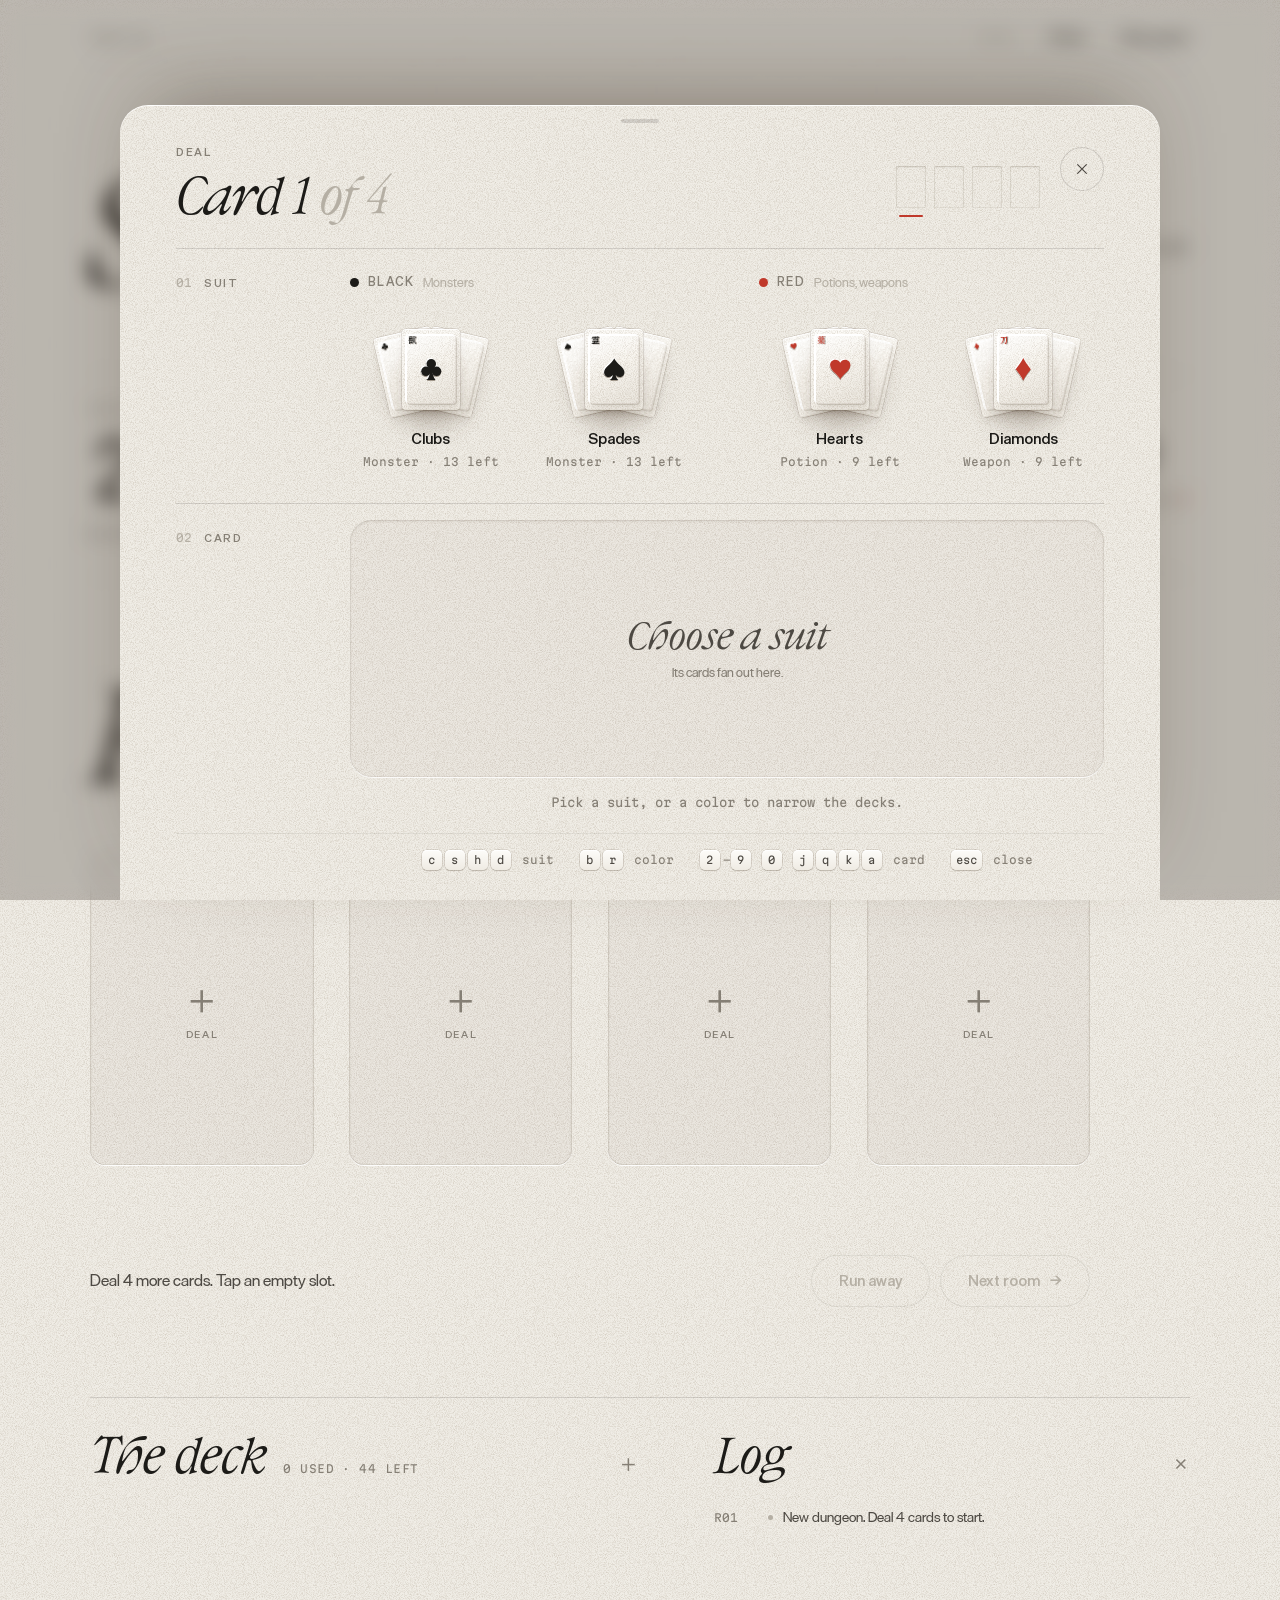
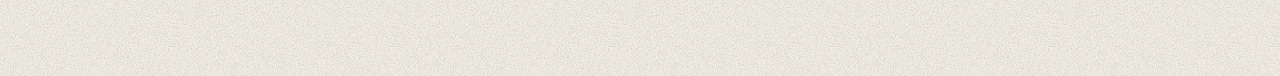
==== commit bb06d656: "Save uncommitted changes" ====
--- a/scoundrel/index.html
+++ b/scoundrel/index.html
@@ -337,7 +337,7 @@
   .dgroup-head.sel .note { color: var(--ink-3); }
   .dgroup-decks { display: grid; grid-template-columns: 1fr 1fr; gap: clamp(6px, 2vw, 22px); }
 
-  .deck { display: flex; flex-direction: column; align-items: center; gap: 3px; padding: 6px 0 4px; text-align: center; transition: opacity .3s; }
+  .deck { position: relative; display: flex; flex-direction: column; align-items: center; gap: 3px; padding: 6px 0 4px; text-align: center; transition: opacity .3s; }
   .deck:disabled { opacity: .5; }
   .decks:has(.deck.sel) .deck:not(.sel):not(:disabled) { opacity: .62; }
   .decks:has(.deck.sel) .deck:not(.sel):not(:disabled):hover { opacity: 1; }
@@ -369,8 +369,8 @@
   @keyframes dkC { from { transform: none; } }
   .deck-name { margin-top: 12px; font-weight: 500; font-size: 15px; }
   .deck-meta { font: 400 11px/1.4 var(--f-mono); color: var(--ink-3); }
-  .deck-meta::after { content: ""; display: block; width: 5px; height: 5px; margin: 8px auto 0; border-radius: 50%; background: transparent; transition: background .3s; }
-  .deck.sel .deck-meta::after { background: var(--shu); }
+  .deck::after { content: ""; position: absolute; left: calc(50% - 2.5px); bottom: -8px; width: 5px; height: 5px; border-radius: 50%; background: transparent; transition: background .3s; }
+  .deck.sel::after { background: var(--shu); }
 
   .fan { position: relative; width: 100%; height: 240px; margin-top: 6px; }
   .fan-card { position: absolute; top: var(--top, 24px); left: calc(50% - var(--cw, 64px) / 2); width: var(--cw, 64px);
@@ -457,6 +457,31 @@
   .rules li b { color: var(--ink); }
 
   /* ---------- Responsive ---------- */
+  /* wide screens: picker sections hang their labels in a left rail */
+  @media (min-width: 960px) {
+    .sheet.picker { max-width: 1040px; }
+    .pk-sec { display: grid; grid-template-columns: 150px minmax(0, 1fr); column-gap: 24px; padding-top: 16px; border-top: 1px solid var(--rule); }
+    .pk-sec > :not(.pk-sec-head) { grid-column: 2; }
+    .pk-sec-head { grid-row: span 2; flex-direction: column; justify-content: flex-start; gap: 16px; padding-top: 12px; border-top: 0; }
+    .pk-suit { font: 400 34px/1 var(--f-display); letter-spacing: 0; text-transform: none; color: var(--ink); }
+    .decks, .fan, .fan-empty { margin-top: 0; }
+    .keys { padding-left: 174px; }
+  }
+  /* short laptop screens: tighten the picker so the fan fits without scrolling */
+  @media (min-width: 700px) and (max-height: 860px) {
+    .sheet { padding-top: 10px; }
+    .sheet::before { margin-bottom: 14px; }
+    .sheet.picker { padding-bottom: calc(22px + env(safe-area-inset-bottom)); }
+    .sheet.picker .sheet-title { margin-top: 6px; font-size: 42px; }
+    .pk-progress { padding-bottom: 8px; }
+    .pg, .pg-empty { width: 26px; }
+    .pk-progress .pc.mini.sm { --mw: 26px; }
+    .pk-sec { margin-top: 20px; }
+    .deck-fan { max-width: 92px; }
+    .deck-name { margin-top: 6px; }
+    .fan-cap { margin-top: 10px; }
+    .keys { margin-top: 14px; padding-top: 12px; }
+  }
   @media (max-width: 900px) {
     .stats { grid-template-columns: minmax(0, 1fr) minmax(0, 1fr); }
     .stat:nth-child(2) { padding-right: 0; }
@@ -484,10 +509,24 @@
     .guide { font-size: 15px; }
     .actions { width: 100%; }
     .actions .btn { flex: 1; padding: 0 14px; }
-    .sheet { border-radius: 22px 22px 0 0; }
+    .sheet { padding-top: 10px; border-radius: 22px 22px 0 0; }
+    .sheet::before { margin-bottom: 16px; }
+    /* phones: the progress cards ride on the eyebrow row, above the title */
+    .sheet.picker .grow { display: flex; flex-wrap: wrap; align-items: center; gap: 0 14px; }
+    .sheet.picker .pk-title-row { display: contents; }
+    .sheet.picker .sheet-title { order: 3; flex-basis: 100%; }
+    .pk-progress { gap: 6px; padding-bottom: 0; }
+    .pg, .pg-empty { width: 22px; }
+    .pk-progress .pc.mini.sm { --mw: 22px; }
+    .pg.cur::after { bottom: -6px; }
+    .pk-sec { margin-top: 18px; }
+    .pk-sec-head { padding-top: 12px; }
+    .decks { margin-top: 10px; }
     .dgroup-head .note { display: none; }
     .deck-name { font-size: 13px; margin-top: 8px; }
     .deck-meta { font-size: 10px; }
+    .deck-meta > span:first-child, .deck-meta .sep { display: none; }
+    .fan-cap { min-height: 3em; font-size: 11px; }
     .rules { grid-template-columns: minmax(0, 1fr); }
     .act { padding: 18px 2px; }
     .act-t { font-size: 16px; }
@@ -992,7 +1031,7 @@
       return `<button class="deck${sel ? ' sel' : ''}${sel && animate ? ' just' : ''}" data-suit="${su}" aria-pressed="${sel}" ${dis ? 'disabled' : ''}>
         <span class="deck-fan">${n > 1 ? back('l') : ''}${n > 2 ? back('r') : ''}<span class="${cls} dk-c"><span class="pc-face"><span class="pc-idx"><span class="dk-kj" lang="ja">${SUIT_KANJI[su]}</span></span><span class="dk-emblem">${suitSVG(su)}</span></span></span></span>
         <span class="deck-name">${S.name}</span>
-        <span class="deck-meta">${ROLE_LABEL[S.role]} · ${left} left</span></button>`;
+        <span class="deck-meta"><span>${ROLE_LABEL[S.role]}</span><span class="sep"> · </span><span>${left} left</span></span></button>`;
     };
     const groupHTML = (col, name, note) => `<div class="dgroup ${col}">
         <button class="dgroup-head${p.color === col ? ' sel' : ''}" data-color="${col}" aria-pressed="${p.color === col}"><span class="sw"></span>${name}<span class="note">${note}</span></button>
@@ -1019,7 +1058,7 @@
         <div class="decks">${groupHTML('black', 'Black', 'Monsters')}${groupHTML('red', 'Red', 'Potions, weapons')}</div>
       </section>
       <section class="pk-sec">
-        <div class="pk-sec-head"><span><span class="num">02</span>Card</span>${p.suit ? `<span>${SUITS[p.suit].name}</span>` : ''}</div>
+        <div class="pk-sec-head"><span><span class="num">02</span>Card</span>${p.suit ? `<span class="pk-suit">${SUITS[p.suit].name}</span>` : ''}</div>
         ${fan}
         <p class="fan-cap" id="fanCap">${capDefault}</p>
       </section>
@@ -1042,12 +1081,13 @@
   }
 
   // The fanned cards hang from one pivot below the fan, like a hand of cards.
-  // The arc is sized so the whole suit spans the sheet and every index stays tappable.
-  function fanGeometry(width, n) {
-    const span = Math.min(width, 720);
-    const cw = Math.round(Math.min(n > 9 ? 100 : 108, Math.max(52, (window.innerHeight - 560) * 0.55), Math.max(52, span * (n > 9 ? 0.15 : 0.19))));
+  // The arc keeps every index corner visible and tappable.
+  function fanGeometry(width, n, cap = 108, flat = 1) {
+    const maxSpan = Math.min(width, 720);
+    const cw = Math.round(Math.max(52, Math.min(n > 9 ? 100 : 108, cap, maxSpan * (n > 9 ? 0.15 : 0.19))));
+    const span = Math.min(maxSpan, cw * (n > 9 ? 7.2 : 6.67)); // smaller cards spread less, so they still overlap like a held hand
     const ch = cw * 1.4;
-    const half = (n > 9 ? 2 : 2.2) * Math.max(1, n - 1) * Math.PI / 180;
+    const half = flat * (n > 9 ? 2 : 2.2) * Math.max(1, n - 1) * Math.PI / 180;
     const pivot = (span - cw * Math.cos(half)) / (2 * Math.sin(half));
     const low = (cw / 2) * Math.sin(half) + (ch - pivot) * Math.cos(half) + pivot; // lowest corner, measured from the middle card's top
     return { cw, half, pivot, lift: Math.ceil(ch * 0.16) + 8, depth: Math.ceil(Math.max(ch, low)) + 10 };
@@ -1057,11 +1097,20 @@
     if (!fan) return;
     const width = fan.clientWidth;
     // same height for every suit (and the empty state) so the sheet never jumps
-    const tallest = Math.max(...[13, 9].map(n => { const g = fanGeometry(width, n); return g.lift + g.depth; }));
+    const tallestAt = (cap, flat) => Math.max(...[13, 9].map(n => { const g = fanGeometry(width, n, cap, flat); return g.lift + g.depth; }));
+    // flatten the arc a little, then shrink the cards, until the whole picker fits on screen without scrolling
+    const room = (parseFloat(getComputedStyle(sheet).maxHeight) || innerHeight * .94) - (sheet.scrollHeight - fan.offsetHeight);
+    let cap = 108, flat = 1;
+    while (tallestAt(cap, flat) > room) {
+      if (flat > .75) flat -= .1;
+      else if (cap > 52) { cap -= 2; flat = 1; }
+      else break;
+    }
+    const tallest = tallestAt(cap, flat);
     fan.style.height = tallest + 'px';
     const cards = [...fan.querySelectorAll('.fan-card')];
     if (!cards.length) return;
-    const n = cards.length, g = fanGeometry(width, n);
+    const n = cards.length, g = fanGeometry(width, n, cap, flat);
     fan.style.setProperty('--cw', g.cw + 'px');
     fan.style.setProperty('--pivot', g.pivot.toFixed(1) + 'px');
     fan.style.setProperty('--top', (g.lift + (tallest - g.lift - g.depth) / 2).toFixed(1) + 'px');
@@ -1076,6 +1125,7 @@
     }
   }
   window.addEventListener('resize', () => { if (picker) layoutFan(false); });
+  if (document.fonts) document.fonts.addEventListener('loadingdone', () => { if (picker) layoutFan(false); }); // web fonts change the picker's height
 
   function pickSuit(su) {
     if (!picker) return;
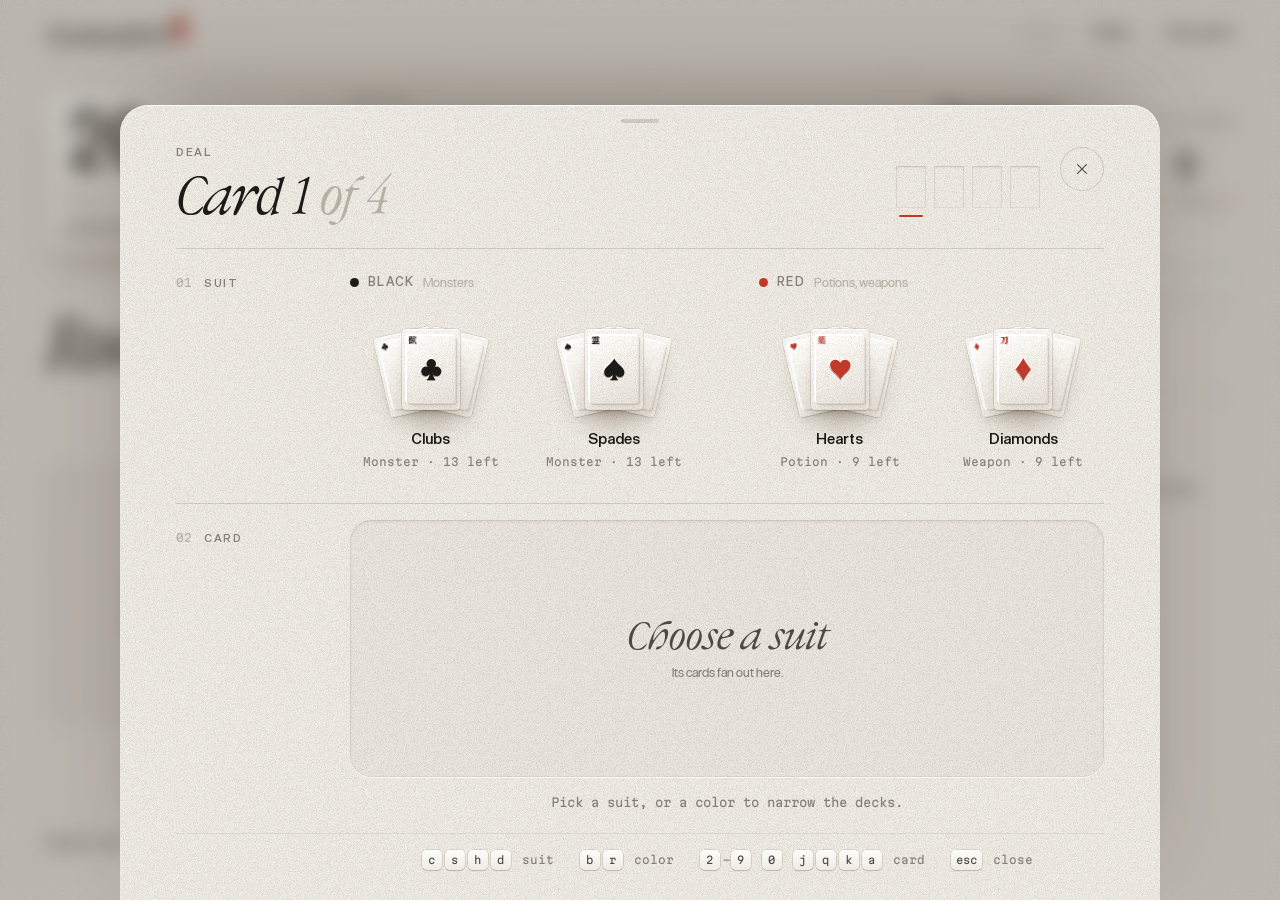
==== commit 1ba7abf0: "Save uncommitted changes" ====
--- a/scoundrel/index.html
+++ b/scoundrel/index.html
@@ -94,10 +94,15 @@
   .ink-red { color: var(--shu); }
 
   /* ---------- Layout ---------- */
-  .app { max-width: 1240px; margin: 0 auto; padding: 0 var(--gutter) clamp(64px, 10vw, 140px); }
-
-  .top { padding-top: max(14px, env(safe-area-inset-top)); }
-  .meta-row { display: flex; justify-content: space-between; align-items: center; gap: 16px; min-height: 48px; border-bottom: 1px solid var(--rule); }
+  /* Phones and tablets get one scrolling column. Desktop fits the whole table on one screen (see "Desktop" below). */
+  .app { display: grid; grid-template-columns: minmax(0, 1fr); grid-template-areas: "top" "main" "side";
+    max-width: 1240px; margin: 0 auto; padding: 0 var(--gutter) calc(56px + env(safe-area-inset-bottom));
+    transition: transform 1.2s var(--ease), opacity 1s var(--ease); }
+
+  .top { grid-area: top; display: flex; justify-content: space-between; align-items: center; gap: 16px;
+    min-height: 60px; padding-top: env(safe-area-inset-top); border-bottom: 1px solid var(--rule); }
+  .brand { display: flex; align-items: flex-start; gap: .14em; font: 400 30px/1 var(--f-display); letter-spacing: -.01em; }
+  .brand .seal { font-size: 7.5px; margin-top: -.2em; }
   .nav { display: flex; gap: clamp(18px, 3vw, 36px); }
   .nav button { position: relative; padding: 12px 0; font-weight: 500; font-size: 14px; color: var(--ink-2); transition: color .2s; }
   .nav button::after { content: ""; position: absolute; left: 0; right: 0; bottom: 8px; height: 1px; background: currentColor;
@@ -106,73 +111,73 @@
   .nav button:hover:not(:disabled)::after { transform: scaleX(1); }
   .nav button:disabled { color: var(--ink-4); }
 
-  .mast { display: flex; flex-wrap: wrap; justify-content: space-between; align-items: flex-end; gap: 22px 48px;
-    padding: clamp(40px, 8vw, 104px) 0 clamp(44px, 7vw, 88px); }
-  .wordmark { display: flex; align-items: flex-start; gap: .07em; margin-left: -.03em;
-    font: 400 clamp(68px, 12vw, 156px)/.8 var(--f-display); letter-spacing: -.015em; }
   .seal { display: inline-block; flex: none; writing-mode: vertical-rl; text-orientation: upright;
     font: 800 clamp(12px, 1.3vw, 18px)/1 var(--f-jp); letter-spacing: .14em;
     color: #faf0e9; background: var(--shu); padding: .55em .36em .41em; border-radius: .2em;
     box-shadow: inset 0 0 0 .16em var(--shu), inset 0 0 0 .23em rgba(255, 244, 236, .75), 0 1px 0 rgba(255, 255, 255, .6);
     transform: rotate(-4deg); margin-top: .5em; }
   .seal.ink { background: var(--ink); box-shadow: inset 0 0 0 .16em var(--ink), inset 0 0 0 .23em rgba(255, 244, 236, .6); }
-  .tagline { max-width: 30ch; padding-bottom: .35em; font-size: 16px; line-height: 1.45; color: var(--ink-2); }
-
-  /* stats band */
-  .stats { display: grid; grid-template-columns: minmax(0, 1fr) minmax(0, 1.2fr) minmax(0, 1.65fr);
-    border-top: 1px solid var(--rule); border-bottom: 1px solid var(--rule); }
-  .stat { min-width: 0; padding: 28px clamp(20px, 3vw, 40px) 32px; }
-  .stat:first-child { padding-left: 0; }
-  .stat:last-child { padding-right: 0; }
-  .stat + .stat { border-left: 1px solid var(--rule); }
-
-  .hp { display: flex; align-items: baseline; gap: 10px; margin-top: 22px; }
-  .hp-num { font: 250 clamp(52px, 6vw, 76px)/.86 var(--f-mono); font-stretch: 87.5%; letter-spacing: -.05em; font-variant-numeric: tabular-nums; }
-  .hp-max { font: 400 13px/1 var(--f-mono); color: var(--ink-3); }
-  .ticks { display: flex; justify-content: space-between; align-items: flex-end; max-width: 236px; height: 16px; margin-top: 20px; }
+
+  .main { grid-area: main; min-width: 0; }
+
+  /* status: the health card and the weapon stack share one height, --h */
+  .stats { --h: clamp(112px, 18vh, 158px); display: flex; align-items: stretch; gap: clamp(28px, 4vw, 64px);
+    padding: clamp(20px, 3.2vh, 32px) 0; border-bottom: 1px solid var(--rule); }
+
+  /* health card: landscape, with the count pressed into the top-left corner */
+  .hc-wrap { position: relative; flex: none; }
+  .pc.hc { width: calc(var(--h) * 1.6); height: var(--h); border-radius: calc(var(--h) * .075); }
+  .hc .pc-face { font-size: var(--h); } /* 1em = card height */
+  .hc .pc-face::before { content: none; }
+  .hc-count { position: absolute; left: 7.5%; top: 11%; display: flex; align-items: baseline; gap: .07em; }
+  .hp-num { font: 250 .44em/.8 var(--f-mono); font-stretch: 87.5%; letter-spacing: -.05em; font-variant-numeric: tabular-nums; text-shadow: var(--emb); }
+  .hp-max { font: 400 .085em/1 var(--f-mono); color: var(--ink-3); }
+  .hc[data-level="low"] .hp-num { color: var(--shu); }
+  .hc-kj { position: absolute; right: 7%; top: 50%; transform: translateY(-50%); font: 800 .56em/1 var(--f-jp); color: var(--blind); text-shadow: var(--blind-txt); }
+  .hc-foot { position: absolute; left: 7.5%; right: 42%; bottom: 12%; display: grid; gap: .08em; }
+  .hc-label { font: 500 .068em/1 var(--f-body); letter-spacing: .16em; text-transform: uppercase; color: var(--ink-3); }
+  .ticks { display: flex; justify-content: space-between; align-items: flex-end; height: .1em; }
   .ticks i { flex: 0 0 2px; height: 62%; border-radius: 1px; background: var(--rule); transition: background .5s; }
   .ticks i:nth-child(5n) { height: 100%; }
   .ticks i.on { background: var(--ink); }
   .ticks.mid i.on { background: var(--ochre); }
   .ticks.low i.on { background: var(--shu); }
 
-  .weapon { display: flex; align-items: center; gap: 20px; min-height: 76px; margin-top: 18px; }
-  .wstack { display: flex; padding: 2px 0; }
-  .wstack .pc { --mw: 52px; }
-  .wstack .pc + .pc { margin-left: -34px; }
+  /* weapon: the weapon card with each slain monster laid over it */
+  .stat-weapon { --mw: min(calc((var(--h) - 28px) / 1.4), 84px); display: flex; flex-direction: column; justify-content: space-between; gap: 16px; min-width: 0; }
+  .weapon { display: flex; align-items: flex-end; gap: clamp(16px, 2.2vw, 30px); min-height: calc(var(--mw) * 1.4); }
+  .wtilt { position: relative; flex: none; }
+  .wstack { position: relative; display: flex; border-radius: calc(var(--mw) * .07); transition: transform .5s var(--ease); }
+  .wstack .pc + .pc { margin-left: calc(var(--mw) * -.68); }
+  .winfo { display: grid; gap: 12px; min-width: 0; padding-bottom: 2px; }
   .wslain { display: grid; gap: 8px; }
-  .wslain b { font: 300 22px/1 var(--f-mono); font-weight: 300; }
-  .barehanded { font: 400 clamp(32px, 3.4vw, 42px)/1 var(--f-display); color: var(--ink-3); }
-  .hint { max-width: 32ch; margin-top: 14px; font-size: 13px; line-height: 1.45; color: var(--ink-3); }
-
-  .dstats { display: grid; grid-template-columns: repeat(4, max-content); justify-content: space-between; gap: 16px; margin-top: 22px; }
-  .dstats .n { display: block; font: 250 clamp(32px, 3.6vw, 46px)/.86 var(--f-mono); font-stretch: 87.5%; letter-spacing: -.045em; }
-  .dstats .l { display: block; margin-top: 14px; font-size: 12px; line-height: 1.35; color: var(--ink-3); }
-  .dstats .l .sub { display: block; color: var(--ink-4); }
-  .dstats .l .suit { font-size: 10px; margin-left: 2px; }
+  .wslain b { font: 300 24px/1 var(--f-mono); }
+  .barehanded { font: 400 clamp(34px, 3.4vw, 46px)/.9 var(--f-display); color: var(--ink-3); }
+  .hint { max-width: 30ch; font-size: 13px; line-height: 1.45; color: var(--ink-3); }
 
   /* room */
-  .room { padding: clamp(52px, 8vw, 116px) 0 clamp(52px, 7vw, 100px); }
-  .room-head { display: flex; flex-wrap: wrap; justify-content: space-between; align-items: flex-end; gap: 24px 40px;
-    max-width: 1000px; margin-bottom: clamp(40px, 5.5vw, 72px); }
-  .room-title { font: 400 clamp(64px, 10.5vw, 136px)/.78 var(--f-display); letter-spacing: -.015em; }
+  .room { padding: clamp(28px, 4.4vh, 48px) 0 clamp(28px, 4vh, 44px); }
+  .room-head { display: flex; flex-wrap: wrap; justify-content: space-between; align-items: flex-end; gap: 16px 40px; }
+  .room-title { font: 400 clamp(48px, min(5.6vw, 9vh), 84px)/.8 var(--f-display); letter-spacing: -.015em; }
   .room-title .no { font-feature-settings: "onum"; }
-  .status { display: flex; gap: clamp(22px, 3.5vw, 48px); padding-bottom: 6px; }
+  .status { display: flex; gap: clamp(22px, 3.5vw, 48px); padding-bottom: 4px; }
   .st { display: grid; gap: 9px; }
   .st .k { font: 500 10.5px/1 var(--f-body); letter-spacing: .14em; text-transform: uppercase; color: var(--ink-3); }
   .st .v { font: 400 13px/1 var(--f-mono); white-space: nowrap; }
   .st.on .v { color: var(--moss); }
   .st.warn .v { color: var(--shu); }
 
-  .slots { display: grid; grid-template-columns: repeat(4, minmax(0, 1fr)); gap: clamp(12px, 2.8vw, 40px); max-width: 1000px; }
+  .slots-box { margin-top: clamp(32px, 4.6vh, 48px); }
+  .slots { display: grid; grid-template-columns: repeat(4, minmax(0, 1fr)); gap: clamp(12px, 2.4vw, 32px); }
   .slot { position: relative; display: flex; flex-direction: column; gap: 14px; min-width: 0; }
   .slot:focus-visible { outline: none; }
   .slot:focus-visible .pc, .slot:focus-visible .well { outline: 1.5px solid var(--ink); outline-offset: 5px; }
-  .slot.card:not(:disabled):hover .pc { transform: translateY(-6px); box-shadow: var(--lift); }
-  .slot.card:not(:disabled):active .pc { transform: translateY(-2px) scale(.985); }
-  .slot.carried::before { content: "Carried"; position: absolute; left: 0; bottom: 100%; margin-bottom: 12px;
+  .slot.card { --persp: 900px; --tilt: 11deg; }
+  .slot.card:not(:disabled):hover > .pc { --rise: -6px; --zoom: 1.02; box-shadow: var(--lift); }
+  .slot.card:not(:disabled):active > .pc { --rise: -2px; --zoom: .99; }
+  .slot.carried::before { content: "Carried"; position: absolute; left: 0; bottom: 100%; margin-bottom: 9px;
     font: 500 10px/1 var(--f-body); letter-spacing: .16em; text-transform: uppercase; color: var(--shu); }
-  .slot.deal-in .pc { animation: dealIn .65s var(--ease) both; animation-delay: calc(var(--d, 0) * 80ms); }
+  .slot.deal-in .pc { animation: dealIn .65s var(--ease) backwards; animation-delay: calc(var(--d, 0) * 80ms); }
   @keyframes dealIn { from { opacity: 0; transform: translateY(-26px) rotate(-2deg); } }
 
   .cap { display: flex; justify-content: space-between; align-items: baseline; gap: 8px; min-height: 16px;
@@ -193,8 +198,7 @@
   .slot.empty:not(:disabled):hover .well { color: var(--ink); background: rgba(var(--sh), .065); }
   .slot.disabled-slot .well { background: none; box-shadow: inset 0 0 0 .5px var(--rule-2); }
 
-  .room-foot { display: flex; flex-wrap: wrap; justify-content: space-between; align-items: center; gap: 22px 40px;
-    max-width: 1000px; margin-top: clamp(36px, 5vw, 60px); }
+  .room-foot { display: flex; flex-wrap: wrap; justify-content: space-between; align-items: center; gap: 18px 36px; margin-top: clamp(26px, 3.6vh, 40px); }
   .guide { flex: 1 1 280px; min-height: 24px; font-size: 16px; line-height: 1.45; color: var(--ink-2); }
   .actions { display: flex; gap: 10px; }
   .btn { display: inline-flex; align-items: center; justify-content: center; gap: 10px; height: 52px; padding: 0 28px;
@@ -205,17 +209,24 @@
   .btn.primary:hover:not(:disabled) { background: #000; }
   .btn:disabled { color: var(--ink-4); background: none; box-shadow: inset 0 0 0 1px var(--rule-2); }
 
-  /* deck grid + log */
-  .lower { display: grid; grid-template-columns: minmax(0, 1.15fr) minmax(0, 1fr); gap: 0 clamp(32px, 6vw, 96px); border-top: 1px solid var(--rule); }
-  .fold { padding: 30px 0 8px; }
-  .fold summary { display: flex; align-items: baseline; gap: 16px; list-style: none; cursor: pointer; }
-  .fold summary::-webkit-details-marker { display: none; }
-  .fold summary h2 { font: 400 clamp(36px, 4vw, 50px)/1 var(--f-display); }
-  .fold summary::after { content: "+"; margin-left: auto; font: 200 24px/1 var(--f-mono); color: var(--ink-3); transition: transform .4s var(--ease); }
-  .fold[open] summary::after { transform: rotate(45deg); }
-
-  .grid44 { display: grid; grid-template-columns: 20px repeat(13, minmax(0, 1fr)); gap: 6px 4px; margin-top: 26px; }
-  .grid44 .sh { display: grid; place-items: center; font-size: 13px; }
+  /* dungeon + log */
+  .side { grid-area: side; min-width: 0; display: grid; grid-template-columns: minmax(0, 1fr) minmax(0, 1fr); gap: 0 clamp(32px, 5vw, 72px);
+    border-top: 1px solid var(--rule); }
+  .panel { min-width: 0; padding: 26px 0 10px; }
+  .panel-head { display: flex; flex-wrap: wrap; justify-content: space-between; align-items: baseline; gap: 8px 16px; }
+  .panel-head .meta { white-space: nowrap; }
+  .panel-head h2 { font: 400 34px/1 var(--f-display); }
+
+  .dstats { display: grid; grid-template-columns: repeat(4, auto); justify-content: space-between; gap: 14px; margin-top: 22px; }
+  .dstats .n { display: block; font: 250 clamp(28px, 3vw, 38px)/.86 var(--f-mono); font-stretch: 87.5%; letter-spacing: -.045em; }
+  .dstats .l { display: block; margin-top: 10px; font-size: 12px; line-height: 1.35; color: var(--ink-3); }
+  .dstats .l .sub { display: block; color: var(--ink-4); }
+  .dstats .l .suit { font-size: 10px; margin-left: 2px; }
+  .dungeon { container: dungeon / inline-size; }
+  @container dungeon (max-width: 300px) { .dstats { grid-template-columns: repeat(2, minmax(0, 1fr)); row-gap: 18px; } }
+
+  .grid44 { display: grid; grid-template-columns: 18px repeat(13, minmax(0, 1fr)); gap: 5px 4px; margin-top: 24px; }
+  .grid44 .sh { display: grid; place-items: center; font-size: 12px; }
   .grid44 .cell { display: grid; place-items: center; aspect-ratio: 5 / 7; border-radius: 3px;
     font: 400 10px/1 var(--f-mono); letter-spacing: -.03em;
     background: linear-gradient(160deg, var(--card-hi), var(--card-lo));
@@ -225,9 +236,9 @@
   .grid44 .cell.inroom { box-shadow: 0 0 0 1px var(--ink), 0 1px 2px rgba(var(--sh), .15); }
   .grid44 .cell.na { visibility: hidden; }
 
-  .log { max-height: 380px; margin-top: 18px; overflow: auto; overscroll-behavior: contain; }
-  .log > div { display: grid; grid-template-columns: 42px minmax(0, 1fr); gap: 12px; padding: 12px 0;
-    border-top: 1px solid var(--rule-2); font-size: 14px; line-height: 1.45; color: var(--ink-2); }
+  .log { max-height: 360px; margin-top: 12px; overflow: auto; overscroll-behavior: contain; }
+  .log > div { display: grid; grid-template-columns: 38px minmax(0, 1fr); gap: 10px; padding: 10px 0;
+    border-top: 1px solid var(--rule-2); font-size: 13.5px; line-height: 1.45; color: var(--ink-2); }
   .log > div:first-child { border-top: 0; }
   .log .r { font: 400 11px/20px var(--f-mono); color: var(--ink-3); }
   .log .t::before { content: ""; display: inline-block; width: 5px; height: 5px; margin: 0 10px 2px 0; border-radius: 50%; background: var(--ink-4); }
@@ -235,6 +246,30 @@
   .log .heal .t::before { background: var(--moss); }
   .log .equip .t::before { background: var(--ai); }
   .log .run .t::before { background: var(--ochre); }
+
+  /* ---------- Desktop: the whole table on one screen ---------- */
+  @media (min-width: 1000px) and (min-height: 560px) {
+    .app { --gutter: clamp(28px, 3.6vw, 56px); height: 100vh; height: 100dvh; max-width: 1600px; overflow: hidden; padding-bottom: 0;
+      grid-template-columns: minmax(0, 1fr) clamp(290px, 26vw, 380px); grid-template-rows: auto minmax(0, 1fr);
+      grid-template-areas: "top top" "main side"; column-gap: clamp(28px, 3.4vw, 56px); }
+    .top { min-height: clamp(52px, 7.4vh, 68px); }
+    .main { display: flex; flex-direction: column; min-height: 0; }
+    .room { flex: 1 1 auto; display: flex; flex-direction: column; min-height: 0; padding: clamp(18px, 3.2vh, 34px) 0 clamp(18px, 3.4vh, 34px); }
+    /* cards take whatever height is left: as wide as four fit, as tall as the box allows */
+    .slots-box { flex: 1 1 auto; min-height: 0; margin-top: clamp(44px, 7vh, 60px); container-type: size; }
+    .slots { --gap: clamp(14px, 1.9vw, 30px); --cw: min(calc((100cqw - 3 * var(--gap)) / 4), calc((100cqh - 30px) / 1.4), 260px);
+      height: 100%; grid-template-columns: repeat(4, var(--cw)); justify-content: space-between; align-content: center; gap: var(--gap); }
+    .room-foot { margin-top: clamp(14px, 2.4vh, 26px); }
+    .side { display: flex; flex-direction: column; min-height: 0; border-top: 0; border-left: 1px solid var(--rule); padding-left: clamp(22px, 2.4vw, 40px); }
+    .panel { padding: clamp(20px, 3.2vh, 32px) 0; }
+    .panel + .panel { border-top: 1px solid var(--rule); }
+    .panel-head h2 { font-size: clamp(28px, 3.8vh, 36px); }
+    .dstats { margin-top: clamp(14px, 2.4vh, 22px); }
+    .grid44 { margin-top: clamp(16px, 2.6vh, 26px); }
+    .logp { flex: 1 1 auto; display: flex; flex-direction: column; min-height: 0; padding-bottom: 0; }
+    .log { flex: 1 1 auto; min-height: 0; max-height: none; padding-bottom: 28px;
+      -webkit-mask-image: linear-gradient(#000 calc(100% - 56px), transparent); mask-image: linear-gradient(#000 calc(100% - 56px), transparent); }
+  }
 
   /* ---------- Playing card ---------- */
   /* 1em inside .pc-face = card width / 7, so every card scales from one width. */
@@ -379,6 +414,7 @@
     transition: transform .7s var(--ease); }
   .fan.stacked .fan-card { transform: rotate(0deg) translateY(16px); }
   .fan.opening .fan-card { transition-delay: calc(var(--i) * 22ms); }
+  .fan-card { --persp: 600px; --tilt: 12deg; }
   .fan-card .pc { transition: transform .28s var(--ease), box-shadow .28s var(--ease); }
   .fan-card .pc-face { font-size: 19cqw; }
   .fan-card .pc-face::before, .fan-card .pc-art { inset: 6% 7% 6% 27%; }
@@ -388,10 +424,10 @@
   .fan-card .pc-idx .kj { display: block; margin-top: .22em; writing-mode: vertical-rl; text-orientation: upright;
     font: 800 .6em/1 var(--f-jp); letter-spacing: .06em; text-shadow: var(--emb); }
   .fan-card .pc-kanji { font-size: 1.3em; }
-  .fan-card:not(:disabled):hover .pc, .fan-card:focus-visible .pc { transform: translateY(-16%); box-shadow: var(--lift); }
+  .fan-card:not(:disabled):hover .pc, .fan-card:focus-visible .pc { --rise: -16%; box-shadow: var(--lift); }
   .fan-card:focus-visible { outline: none; }
   .fan-card:focus-visible .pc { outline: 1.5px solid var(--ink); outline-offset: 3px; }
-  .fan-card.cur .pc { transform: translateY(-16%); box-shadow: var(--lift), 0 0 0 1.5px var(--shu); }
+  .fan-card.cur .pc { --rise: -16%; box-shadow: var(--lift), 0 0 0 1.5px var(--shu); }
 
   .fan-empty { display: flex; flex-direction: column; align-items: center; justify-content: center; gap: 10px; height: 240px; margin-top: 6px;
     border-radius: 22px; text-align: center; background: rgba(var(--sh), .03);
@@ -412,7 +448,8 @@
 
   /* ---------- Card actions ---------- */
   .ah { align-items: flex-end; gap: clamp(18px, 3vw, 32px); }
-  .ah-card { flex: none; width: clamp(88px, 15vw, 124px); }
+  .ah-card { --persp: 700px; --tilt: 12deg; position: relative; flex: none; width: clamp(88px, 15vw, 124px); }
+  .ah-card.tilting > .pc { --zoom: 1.03; box-shadow: var(--lift); }
   .ah .sheet-title { font-size: clamp(34px, 5.4vw, 52px); }
   .ah-name { margin-top: 14px; font: 400 11px/1.4 var(--f-mono); letter-spacing: .14em; text-transform: uppercase; color: var(--ink-3); }
   .ah-name [lang="ja"] { margin-right: 10px; font: 800 15px/1 var(--f-jp); letter-spacing: .12em; color: var(--ink); }
@@ -456,6 +493,65 @@
   .rules li { padding: 5px 0; font-size: 14.5px; line-height: 1.5; color: var(--ink-2); }
   .rules li b { color: var(--ink); }
 
+  /* ---------- Tilt ---------- */
+  /* Under a mouse, cards lean toward the pointer like a credit card turned in the light.
+     JS sets --tx and --ty (-1 to 1) on the [data-tilt] host; its first child is the card that moves.
+     Hover states lift the card with --rise and --zoom instead of their own transform. */
+  [data-tilt] > :first-child {
+    transform: perspective(var(--persp, 800px)) translateY(var(--rise, 0px))
+      rotateX(calc(var(--ty, 0) * var(--tilt, 10deg) * -1)) rotateY(calc(var(--tx, 0) * var(--tilt, 10deg))) scale(var(--zoom, 1)); }
+  [data-tilt].tilting > :first-child { transition: transform .14s ease-out, box-shadow .45s var(--ease); }
+  /* the sheen: light where the pointer is, a little shade on the far side */
+  [data-tilt] > :first-child::after { content: ""; position: absolute; inset: 0; z-index: 4; border-radius: inherit; pointer-events: none; opacity: 0;
+    background: radial-gradient(circle at var(--gx, 50%) var(--gy, 50%), rgba(255, 255, 255, .62), rgba(255, 255, 255, 0) 48%),
+      radial-gradient(circle at calc(100% - var(--gx, 50%)) calc(100% - var(--gy, 50%)), rgba(var(--sh), .09), rgba(var(--sh), 0) 60%);
+    transition: opacity .5s var(--ease); }
+  [data-tilt].tilting > :first-child::after { opacity: 1; }
+  .hc-wrap { --persp: 900px; --tilt: 9deg; }
+  .hc-wrap.tilting > .hc { --zoom: 1.02; box-shadow: var(--lift); }
+  .wtilt { --persp: 700px; --tilt: 11deg; }
+  .wtilt.tilting > .wstack { --zoom: 1.04; }
+
+  /* ---------- Splash ---------- */
+  /* The title card covers the table on every page load and new game, then lifts away. */
+  .splash { position: fixed; inset: 0; z-index: 40; display: flex; flex-direction: column; justify-content: center; overflow: hidden;
+    padding: max(32px, env(safe-area-inset-top)) var(--gutter) max(32px, env(safe-area-inset-bottom));
+    background-color: var(--paper); background-image: var(--grain); box-shadow: 0 30px 70px -20px rgba(var(--sh), .5); }
+  .splash[hidden] { display: none; }
+  .splash-in { display: flex; flex-direction: column; align-items: flex-start; gap: clamp(26px, 5vh, 56px);
+    width: 100%; max-width: 1240px; margin: 0 auto; }
+  .splash-mark { display: flex; align-items: flex-start; gap: .06em; margin-left: -.03em;
+    font: 400 clamp(76px, 17vw, 260px)/.8 var(--f-display); letter-spacing: -.015em; }
+  .splash .seal { font-size: clamp(13px, 1.6vw, 24px); }
+  /* the caption hangs off the right edge, under the end of the wordmark */
+  .splash-tag { align-self: flex-end; max-width: 30ch; font-size: clamp(16px, 1.4vw, 19px); line-height: 1.45; color: var(--ink-2); }
+  .splash-foot { position: absolute; left: var(--gutter); right: var(--gutter); bottom: max(28px, 4.6vh); max-width: 1240px; margin: 0 auto;
+    display: flex; flex-wrap: wrap; justify-content: space-between; gap: 6px 32px;
+    font: 400 11px/1.5 var(--f-mono); letter-spacing: .06em; text-transform: uppercase; color: var(--ink-3); }
+  .splash-foot .nw { white-space: nowrap; }
+  .splash-bar { position: absolute; left: 0; bottom: 0; width: 100%; height: 2px; background: var(--shu); transform-origin: 0 50%; transform: scaleX(0); }
+  .splash.run .splash-mark > span:first-child { animation: wmIn 1.3s var(--ease) calc(var(--t0, 0s) + .15s) both; }
+  .splash.run .seal { animation: stamp .6s cubic-bezier(.3, 1.45, .5, 1) calc(var(--t0, 0s) + .95s) both; }
+  .splash.run .splash-tag { animation: riseIn .9s var(--ease) calc(var(--t0, 0s) + 1.2s) both; }
+  .splash.run .splash-foot > span { animation: riseIn .9s var(--ease) calc(var(--t0, 0s) + 1.45s) both; }
+  .splash.run .splash-bar { animation: fill 3.3s linear calc(var(--t0, 0s) + .3s) both; }
+  .splash.late { --t0: .75s; }
+  .splash.enter { animation: curtainDown .8s cubic-bezier(.76, 0, .24, 1) both; }
+  .splash.out { transform: translateY(-100%); transition: transform 1s cubic-bezier(.76, 0, .24, 1); }
+  .splash.out .splash-in, .splash.out .splash-foot { transform: translateY(-10vh); opacity: 0;
+    transition: transform 1s cubic-bezier(.76, 0, .24, 1), opacity .6s ease; }
+  @keyframes wmIn { from { opacity: 0; transform: translateY(.14em); filter: blur(14px); } }
+  @keyframes stamp { from { opacity: 0; transform: scale(1.9) rotate(-16deg); } to { opacity: 1; transform: rotate(-4deg); } }
+  @keyframes riseIn { from { opacity: 0; transform: translateY(14px); } }
+  @keyframes fill { to { transform: scaleX(1); } }
+  @keyframes curtainDown { from { transform: translateY(-100%); } }
+  /* while the splash is up the table waits below, and any open sheet stays hidden until the reveal */
+  .is-veiled .app { transform: translateY(6vh); opacity: .35; transition: none; }
+  .is-splash .backdrop { visibility: hidden; }
+  /* on a new game, a still copy of the last table stays in view while the curtain falls over it */
+  .ghost { position: fixed; z-index: 39; margin: 0; pointer-events: none; background-color: var(--paper); background-image: var(--grain); }
+  .ghost, .ghost * { animation: none !important; transition: none !important; }
+
   /* ---------- Responsive ---------- */
   /* wide screens: picker sections hang their labels in a left rail */
   @media (min-width: 960px) {
@@ -482,33 +578,43 @@
     .fan-cap { margin-top: 10px; }
     .keys { margin-top: 14px; padding-top: 12px; }
   }
-  @media (max-width: 900px) {
-    .stats { grid-template-columns: minmax(0, 1fr) minmax(0, 1fr); }
-    .stat:nth-child(2) { padding-right: 0; }
-    .stat.stat-dungeon { grid-column: 1 / -1; padding-left: 0; border-left: 0; border-top: 1px solid var(--rule); }
-    .lower { grid-template-columns: minmax(0, 1fr); }
-    .lower .fold + .fold { border-top: 1px solid var(--rule); }
+  @media (max-width: 760px) {
+    .side { grid-template-columns: minmax(0, 1fr); }
+    .panel + .panel { border-top: 1px solid var(--rule); }
   }
   @media (max-width: 600px) {
     body { font-size: 14px; }
-    .mast { padding: 34px 0 40px; }
-    .tagline { font-size: 14px; }
+    .top { min-height: 54px; }
+    .brand { font-size: 26px; }
+    .nav { gap: 20px; }
     .nav .wide { display: none; }
-    .stat { padding: 22px 16px 24px; }
-    .hp { margin-top: 18px; }
-    .weapon { gap: 14px; min-height: 64px; }
-    .wstack .pc { --mw: 44px; }
-    .wstack .pc + .pc { margin-left: -29px; }
-    .dstats { gap: 10px; }
-    .dstats .l { font-size: 11px; }
+    .stats { --h: 98px; gap: 16px; padding: 20px 0 22px; }
+    .stat-weapon { gap: 12px; }
+    .weapon { flex-wrap: wrap; gap: 10px 14px; min-height: 0; }
+    .winfo { gap: 8px; }
+    .wslain b { font-size: 20px; }
+    .hint { font-size: 12px; }
+    .barehanded { font-size: 30px; }
+    .room { padding: 28px 0 30px; }
     .room-head { flex-direction: column; align-items: flex-start; }
+    .room-title { font-size: 46px; }
     .status { gap: 22px; }
+    .slots-box { margin-top: 38px; }
+    .slots { gap: 8px; }
     .cap { justify-content: flex-start; font-size: 11px; }
     .cap .role { display: none; }
     .slot.carried::before { letter-spacing: .1em; font-size: 9px; }
+    .room-foot { margin-top: 22px; }
     .guide { font-size: 15px; }
     .actions { width: 100%; }
     .actions .btn { flex: 1; padding: 0 14px; }
+    .panel { padding-top: 22px; }
+    .panel-head h2 { font-size: 30px; }
+    .dstats { gap: 10px; }
+    .dstats .l { font-size: 11px; }
+    .splash-in { gap: 22px; }
+    .splash-tag { align-self: flex-start; }
+    .splash-foot { flex-direction: column; }
     .sheet { padding-top: 10px; border-radius: 22px 22px 0 0; }
     .sheet::before { margin-bottom: 16px; }
     /* phones: the progress cards ride on the eyebrow row, above the title */
@@ -533,7 +639,7 @@
     .act.rec:not(:disabled) .act-t::after { display: none; }
     .act.rec:not(:disabled) .out { text-decoration: underline; text-underline-offset: 6px; text-decoration-thickness: 1px; }
   }
-  @media (max-width: 360px) {
+  @media (max-width: 340px) {
     .slots { grid-template-columns: repeat(2, minmax(0, 1fr)); }
   }
   @media (prefers-reduced-motion: reduce) {
@@ -541,7 +647,7 @@
   }
 </style>
 </head>
-<body>
+<body class="is-splash is-veiled">
 <svg width="0" height="0" style="position:absolute" aria-hidden="true" focusable="false">
   <symbol id="s-S" viewBox="0 0 24 24"><path d="M12 2.2c.9 2.1 3.6 4.6 5.9 6.9 1.9 1.9 3.3 3.6 3.3 5.7 0 2.5-1.9 4.3-4.3 4.3-1.5 0-2.8-.7-3.6-1.8.2 1.9 1 3.4 2.4 4.5H8.3c1.4-1.1 2.2-2.6 2.4-4.5-.8 1.1-2.1 1.8-3.6 1.8-2.4 0-4.3-1.8-4.3-4.3 0-2.1 1.4-3.8 3.3-5.7C8.4 6.8 11.1 4.3 12 2.2z"/></symbol>
   <symbol id="s-C" viewBox="0 0 24 24"><circle cx="12" cy="7.1" r="4.3"/><circle cx="7.2" cy="13.9" r="4.3"/><circle cx="16.8" cy="13.9" r="4.3"/><circle cx="12" cy="12.2" r="2.6"/><path d="M12 9.5c.6 0 1 .4 1 1v1.8c0 3.6.8 6.8 2.9 9.5H8.1c2.1-2.7 2.9-5.9 2.9-9.5v-1.8c0-.6.4-1 1-1z"/></symbol>
@@ -551,64 +657,69 @@
   <symbol id="i-x" viewBox="0 0 16 16"><path d="M3 3l10 10M13 3 3 13" fill="none" stroke="currentColor" stroke-width="1.3" stroke-linecap="round"/></symbol>
 </svg>
 
-<div class="app">
+<div class="splash run" id="splash" aria-hidden="true">
+  <div class="splash-in">
+    <div class="splash-mark"><span>Scoundrel</span><span class="seal" lang="ja">悪党</span></div>
+    <p class="splash-tag">A companion for playing Scoundrel with a real deck. You deal, it keeps count.</p>
+  </div>
+  <div class="splash-foot"><span>After the solo card game by <span class="nw">Zach Gage &amp; Kurt Bieg</span></span><span>One deck · 44 cards · 20 health</span></div>
+  <span class="splash-bar"></span>
+</div>
+
+<div class="app" id="app">
   <header class="top">
-    <div class="meta-row">
-      <span class="meta" id="roomLabel"></span>
-      <nav class="nav" aria-label="Game">
-        <button id="undoBtn" title="Undo (Ctrl+Z)">Undo</button>
-        <button id="rulesBtn" title="Rules">Rules</button>
-        <button id="newBtn" title="New game">New<span class="wide"> game</span></button>
-      </nav>
-    </div>
-    <div class="mast">
-      <h1 class="wordmark">Scoundrel<span class="seal" lang="ja" aria-hidden="true">悪党</span></h1>
-      <p class="tagline">A companion for playing Scoundrel with a real deck. You deal, it keeps count.</p>
-    </div>
+    <h1 class="brand">Scoundrel<span class="seal" lang="ja" aria-hidden="true">悪党</span></h1>
+    <nav class="nav" aria-label="Game">
+      <button id="undoBtn" title="Undo (Ctrl+Z)">Undo</button>
+      <button id="rulesBtn" title="Rules">Rules</button>
+      <button id="newBtn" title="New game">New<span class="wide"> game</span></button>
+    </nav>
   </header>
 
-  <section class="stats" aria-label="Status">
-    <div class="stat">
-      <div class="label">Health</div>
-      <div class="hp" id="hp"></div>
-      <div class="ticks" id="hpTicks" aria-hidden="true"></div>
-    </div>
-    <div class="stat">
-      <div class="label">Weapon</div>
-      <div class="weapon" id="weapon"></div>
-      <p class="hint" id="weaponHint"></p>
-    </div>
-    <div class="stat stat-dungeon">
-      <div class="label">Dungeon</div>
+  <main class="main">
+    <section class="stats" aria-label="Status">
+      <div class="hc-wrap" data-tilt>
+        <div class="pc hc" id="hpCard">
+          <div class="pc-face">
+            <div class="hc-count" id="hp" role="img"></div>
+            <span class="hc-kj" lang="ja" aria-hidden="true">命</span>
+            <div class="hc-foot"><span class="hc-label">Health</span><div class="ticks" id="hpTicks" aria-hidden="true"></div></div>
+          </div>
+        </div>
+      </div>
+      <div class="stat-weapon">
+        <div class="label">Weapon</div>
+        <div class="weapon" id="weapon"></div>
+      </div>
+    </section>
+
+    <section class="room" aria-labelledby="roomTitle">
+      <div class="room-head">
+        <h2 class="room-title" id="roomTitle"></h2>
+        <div class="status" id="chips"></div>
+      </div>
+      <div class="slots-box"><div class="slots" id="slots"></div></div>
+      <div class="room-foot">
+        <p class="guide" id="guide" aria-live="polite"></p>
+        <div class="actions">
+          <button class="btn" id="runBtn">Run away</button>
+          <button class="btn primary" id="nextBtn">Next room <span aria-hidden="true">→</span></button>
+        </div>
+      </div>
+    </section>
+  </main>
+
+  <aside class="side">
+    <section class="panel dungeon" aria-labelledby="dungeonTitle">
+      <div class="panel-head"><h2 id="dungeonTitle">Dungeon</h2><span class="meta" id="deckSum"></span></div>
       <div class="dstats" id="dstats"></div>
-    </div>
-  </section>
-
-  <section class="room" aria-labelledby="roomTitle">
-    <div class="room-head">
-      <h2 class="room-title" id="roomTitle"></h2>
-      <div class="status" id="chips"></div>
-    </div>
-    <div class="slots" id="slots"></div>
-    <div class="room-foot">
-      <p class="guide" id="guide" aria-live="polite"></p>
-      <div class="actions">
-        <button class="btn" id="runBtn">Run away</button>
-        <button class="btn primary" id="nextBtn">Next room <span aria-hidden="true">→</span></button>
-      </div>
-    </div>
-  </section>
-
-  <div class="lower">
-    <details class="fold" id="deckDetails">
-      <summary><h2>The deck</h2><span class="meta" id="deckSum"></span></summary>
       <div class="grid44" id="grid44"></div>
-    </details>
-    <details class="fold" open>
-      <summary><h2>Log</h2></summary>
+    </section>
+    <section class="panel logp" aria-labelledby="logTitle">
+      <div class="panel-head"><h2 id="logTitle">Log</h2></div>
       <div class="log" id="log"></div>
-    </details>
-  </div>
+    </section>
+  </aside>
 </div>
 
 <div class="backdrop" id="backdrop"><div class="sheet" id="sheet" role="dialog" aria-modal="true"></div></div>
@@ -873,10 +984,11 @@
   }
 
   let dealt = []; // card id per slot at the previous render, so only newly dealt cards animate in
+  let seenHistory = null; // newGame() starts a new undo history array, so a new array means a new game
 
   function render() {
     const s = state;
-    $('roomLabel').textContent = `Room ${String(s.roomNo).padStart(2, '0')}`;
+    if (history !== seenHistory) { playSplash(seenHistory !== null); seenHistory = history; }
     $('undoBtn').disabled = !history.length;
 
     // health
@@ -887,19 +999,17 @@
     const ticks = $('hpTicks');
     ticks.className = 'ticks' + (pct > 60 ? '' : pct > 30 ? ' mid' : ' low');
     ticks.innerHTML = Array.from({ length: MAX_HP }, (_, i) => `<i${i < hp ? ' class="on"' : ''}></i>`).join('');
+    $('hpCard').dataset.level = pct > 60 ? 'ok' : pct > 30 ? 'mid' : 'low';
 
     // weapon: the weapon card with slain monsters stacked on top of it
-    if (s.weapon) {
-      const w = s.weapon;
-      $('weapon').innerHTML = `<div class="wstack">${miniHTML(w.card)}${w.slain.map(c => miniHTML(c)).join('')}</div>` +
-        (w.slain.length ? `<div class="wslain"><span class="label">Slain</span><b>${w.slain.length}</b></div>` : '');
-      $('weaponHint').innerHTML = decorate(w.slain.length
-        ? `Usable on monsters below ${valueOf(w.slain[w.slain.length - 1])}.`
-        : `Fresh. Blocks ${valueOf(w.card)} damage from any monster.`);
-    } else {
-      $('weapon').innerHTML = '<span class="barehanded">Barehanded</span>';
-      $('weaponHint').innerHTML = decorate('Equip a ♦ to reduce monster damage.');
-    }
+    const w = s.weapon;
+    const hint = !w ? 'Equip a ♦ to reduce monster damage.'
+      : w.slain.length ? `Usable on monsters below ${valueOf(w.slain[w.slain.length - 1])}.`
+      : `Fresh. Blocks ${valueOf(w.card)} damage from any monster.`;
+    $('weapon').innerHTML = (w
+      ? `<div class="wtilt" data-tilt><div class="wstack">${miniHTML(w.card)}${w.slain.map(c => miniHTML(c)).join('')}</div></div>`
+      : '<span class="barehanded">Barehanded</span>')
+      + `<div class="winfo">${w && w.slain.length ? `<div class="wslain"><span class="label">Slain</span><b>${w.slain.length}</b></div>` : ''}<p class="hint">${decorate(hint)}</p></div>`;
 
     // dungeon stats
     const deck = ALL_CARDS.filter(id => isAvailable(id));
@@ -910,7 +1020,7 @@
       [deck.filter(id => roleOf(id) === 'potion').length, `Potions ${inkSuit('H')}`],
       [deck.filter(id => roleOf(id) === 'weapon').length, `Weapons ${inkSuit('D')}`],
     ].map(([n, l]) => `<div><span class="n">${n}</span><span class="l">${l}</span></div>`).join('');
-    $('deckSum').textContent = `${s.used.length} used · ${dungeonLeft()} left`;
+    $('deckSum').textContent = `${s.used.length} used · ${unresolved().length} in room`;
 
     // room
     $('roomTitle').innerHTML = `Room <span class="no">${s.roomNo}</span>`;
@@ -943,6 +1053,7 @@
           `<span class="cap"><span class="role">${c.resolved ? 'Faced' : ROLE_LABEL[roleOf(id)] + ' ' + valueOf(id)}</span><span class="out ${cls}">${outHTML(txt, c.resolved)}</span></span>`;
         b.setAttribute('aria-label', `${fullName(id)}, ${ROLE_LABEL[roleOf(id)]}${c.resolved ? ', faced' : ''}`);
         b.disabled = c.resolved || !!s.over;
+        b.dataset.tilt = '';
         b.onclick = () => openActions(i);
       }
       slotsEl.appendChild(b);
@@ -1041,7 +1152,7 @@
       ? `<div class="fan${animate ? ' stacked' : ''}" role="group" aria-label="${SUITS[p.suit].name}">` + RANKS.filter(r => inDungeon(p.suit, r)).map((r, i) => {
           const id = p.suit + r;
           const ok = isAvailable(id, p.except);
-          return `<button class="fan-card${id === p.except ? ' cur' : ''}" data-rank="${r}" style="--i:${i}" aria-label="${fullName(id)}${ok ? '' : ', already out'}" ${ok ? '' : 'disabled'}>${cardHTML(id, { blind: !ok })}</button>`;
+          return `<button class="fan-card${id === p.except ? ' cur' : ''}" data-rank="${r}" data-tilt style="--i:${i}" aria-label="${fullName(id)}${ok ? '' : ', already out'}" ${ok ? '' : 'disabled'}>${cardHTML(id, { blind: !ok })}</button>`;
         }).join('') + '</div>'
       : `<div class="fan-empty"><span class="fe-title">Choose a suit</span><span class="fe-sub">${p.color ? `Pick one of the ${p.color} decks.` : 'Its cards fan out here.'}</span></div>`;
     const capDefault = p.suit ? 'Tap the card you dealt. Cards without ink are already out of play.' : 'Pick a suit, or a color to narrow the decks.';
@@ -1190,7 +1301,7 @@
     const [kj, ro] = NAMES[id];
     showSheet(`
       <div class="sheet-head ah">
-        <div class="ah-card">${cardHTML(id)}</div>
+        <div class="ah-card" data-tilt>${cardHTML(id)}</div>
         <div class="grow"><div class="eyebrow">${ROLE_LABEL[role]} · ${v}</div><h3 class="sheet-title">${fullName(id)}</h3>
           <div class="ah-name"><span lang="ja">${kj}</span>${ro}</div></div>
         <button class="close" data-close="1" aria-label="Close">${X_ICON}</button></div>
@@ -1241,6 +1352,90 @@
     sheet.querySelector('[data-close]').onclick = closeSheet;
   }
 
+  // ---------- Splash ----------
+  // The title card shows on every page load and new game, holds a few seconds, then lifts to reveal the table.
+  const splash = $('splash'), app = $('app'), body = document.body;
+  let splashTimers = [], ghost = null;
+  function playSplash(enter) {
+    splashTimers.forEach(clearTimeout);
+    if (ghost) { ghost.remove(); ghost = null; }
+    if (enter) {
+      // render() calls this before it redraws, so the copy still shows the last game
+      const r = app.getBoundingClientRect();
+      ghost = app.cloneNode(true);
+      ghost.querySelectorAll('[id]').forEach(el => el.removeAttribute('id'));
+      ghost.removeAttribute('id');
+      ghost.classList.add('ghost');
+      ghost.inert = true;
+      ghost.setAttribute('aria-hidden', 'true');
+      Object.assign(ghost.style, { left: r.left + 'px', top: r.top + 'px', width: r.width + 'px', height: r.height + 'px',
+        backgroundPosition: `${-(r.left + scrollX)}px ${-(r.top + scrollY)}px` }); // paper grain lines up with the page's
+      app.after(ghost);
+    }
+    body.classList.add('is-splash');
+    app.inert = true;
+    splash.hidden = false;
+    splash.className = 'splash';
+    void splash.offsetWidth; // restart the animations
+    splash.className = 'splash run' + (enter ? ' late enter' : '');
+    const t0 = enter ? 800 : 0; // a new game lowers the curtain first
+    splashTimers = [
+      setTimeout(() => {
+        body.classList.add('is-veiled');
+        if (ghost) { ghost.remove(); ghost = null; scrollTo(0, 0); }
+      }, t0),
+      // drop the curtain's animation once it is down, or its fill would cancel the lift's transition
+      setTimeout(() => splash.classList.remove('enter'), t0 + 200),
+      setTimeout(() => {
+        splash.classList.add('out');
+        body.classList.remove('is-veiled');
+        dealt = []; render(); // deal the room in again as it comes into view
+      }, t0 + 3600),
+      setTimeout(() => {
+        body.classList.remove('is-splash');
+        app.inert = false;
+        // an open sheet already played its entrance out of sight, so play it again
+        [backdrop, sheet].forEach(el => { el.style.animation = 'none'; void el.offsetWidth; el.style.animation = ''; });
+      }, t0 + 4150),
+      setTimeout(() => { splash.hidden = true; }, t0 + 4700),
+    ];
+  }
+  // keys wait for the table, so nothing gets picked behind the splash
+  document.addEventListener('keydown', e => { if (body.classList.contains('is-splash')) e.stopImmediatePropagation(); }, true);
+
+  // ---------- Tilt ----------
+  // Under a mouse, a card leans toward the pointer and catches the light, like a credit card turned in the hand.
+  const calm = matchMedia('(prefers-reduced-motion: reduce)');
+  let tilted = null;
+  function untilt() {
+    if (!tilted) return;
+    tilted.classList.remove('tilting');
+    ['--tx', '--ty', '--gx', '--gy'].forEach(v => tilted.style.removeProperty(v));
+    tilted = null;
+  }
+  document.addEventListener('pointermove', e => {
+    const host = e.pointerType === 'mouse' && !calm.matches ? e.target.closest('[data-tilt]') : null;
+    if (host !== tilted) untilt();
+    if (!host) return;
+    const face = host.firstElementChild, r = host.getBoundingClientRect();
+    // fan cards are rotated, so measure the pointer along the card's own axes, from -1 to 1
+    const a = (parseFloat(host.style.getPropertyValue('--rot')) || 0) * Math.PI / 180, cos = Math.cos(a), sin = Math.sin(a);
+    const dx = e.clientX - r.left - r.width / 2, dy = e.clientY - r.top - r.height / 2;
+    // a hovered card also rises, so measure from where it sits now
+    const rs = getComputedStyle(face).getPropertyValue('--rise').trim();
+    const rise = rs.endsWith('%') ? parseFloat(rs) / 100 * face.offsetHeight : parseFloat(rs) || 0;
+    const fx = face.offsetLeft + face.offsetWidth / 2 - host.offsetWidth / 2, fy = face.offsetTop + rise + face.offsetHeight / 2 - host.offsetHeight / 2;
+    const x = Math.max(-1, Math.min(1, (dx * cos + dy * sin - fx) / (face.offsetWidth / 2)));
+    const y = Math.max(-1, Math.min(1, (dy * cos - dx * sin - fy) / (face.offsetHeight / 2)));
+    host.style.setProperty('--tx', x.toFixed(3));
+    host.style.setProperty('--ty', y.toFixed(3));
+    host.style.setProperty('--gx', (50 + x * 50).toFixed(1) + '%');
+    host.style.setProperty('--gy', (50 + y * 50).toFixed(1) + '%');
+    host.classList.add('tilting');
+    tilted = host;
+  }, { passive: true });
+  document.addEventListener('pointerout', e => { if (!e.relatedTarget) untilt(); });
+
   // ---------- Wiring ----------
   $('undoBtn').onclick = undo;
   $('runBtn').onclick = runAway;
